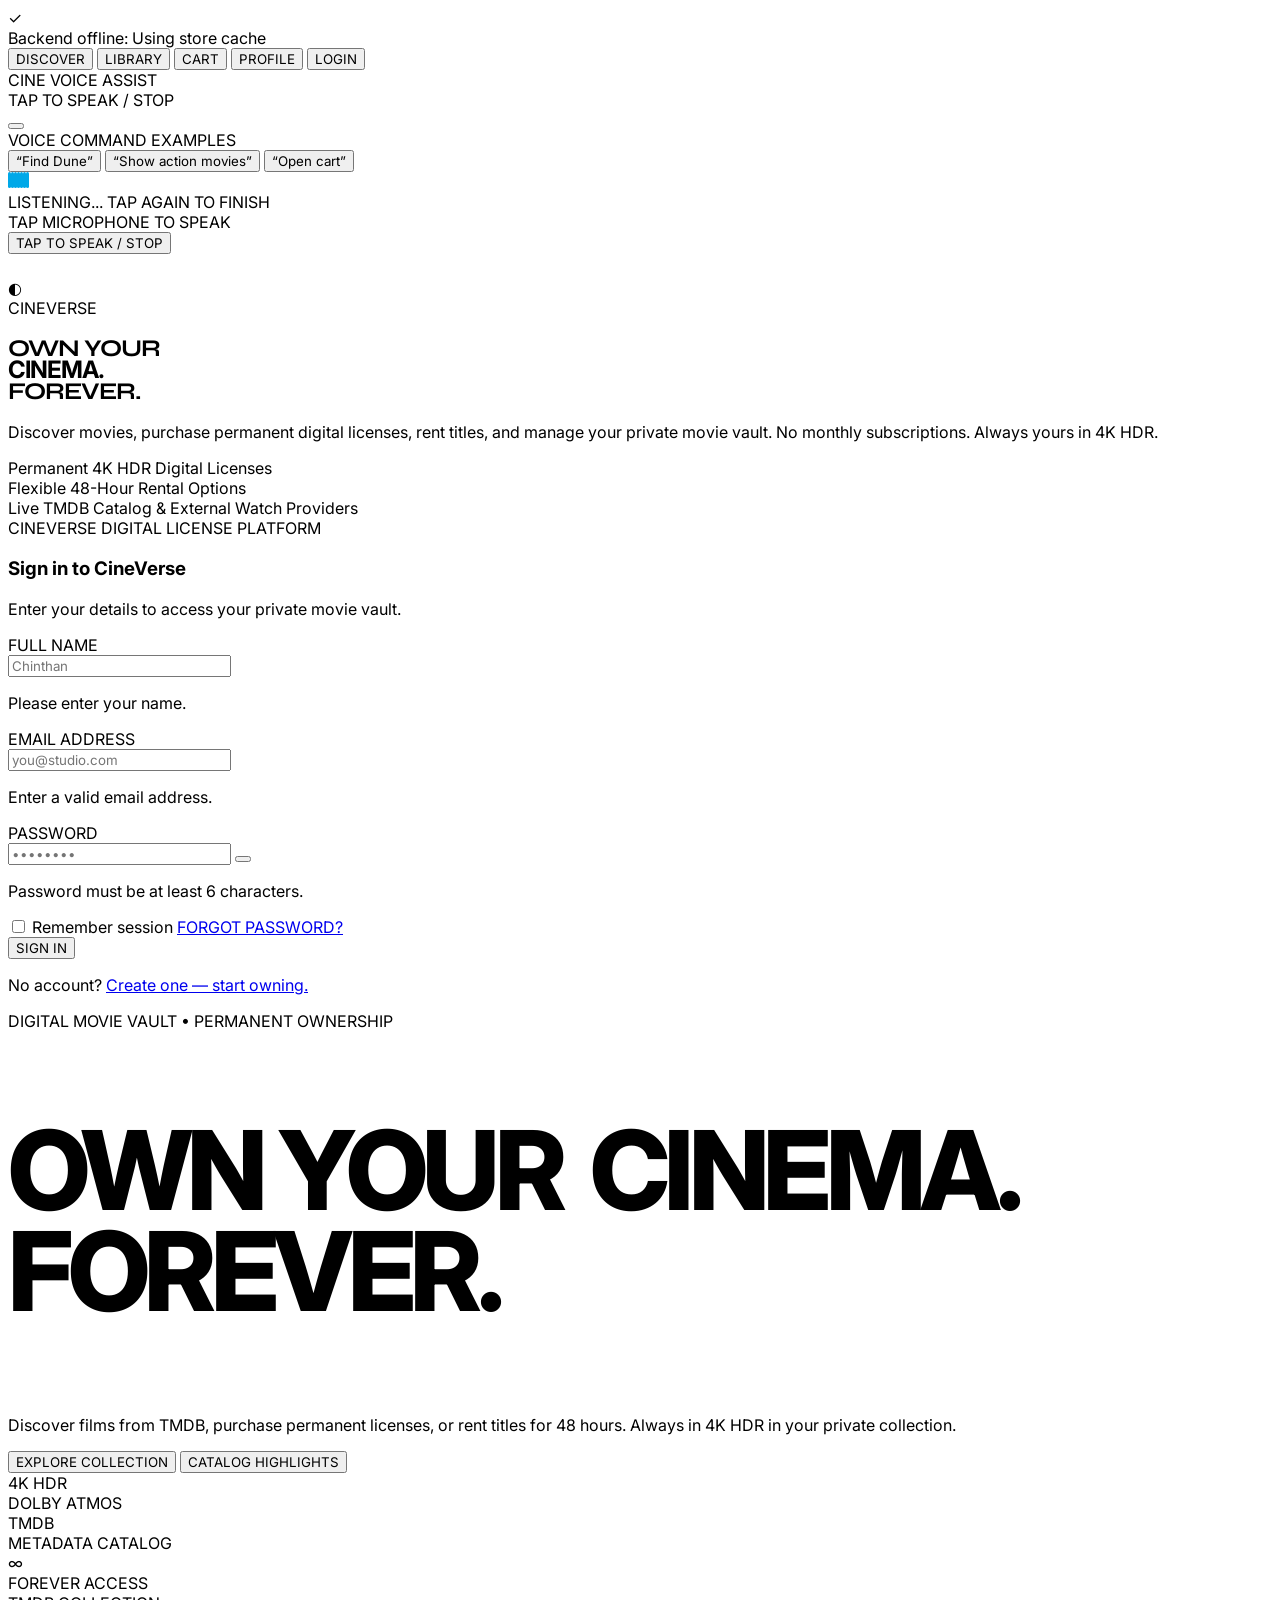
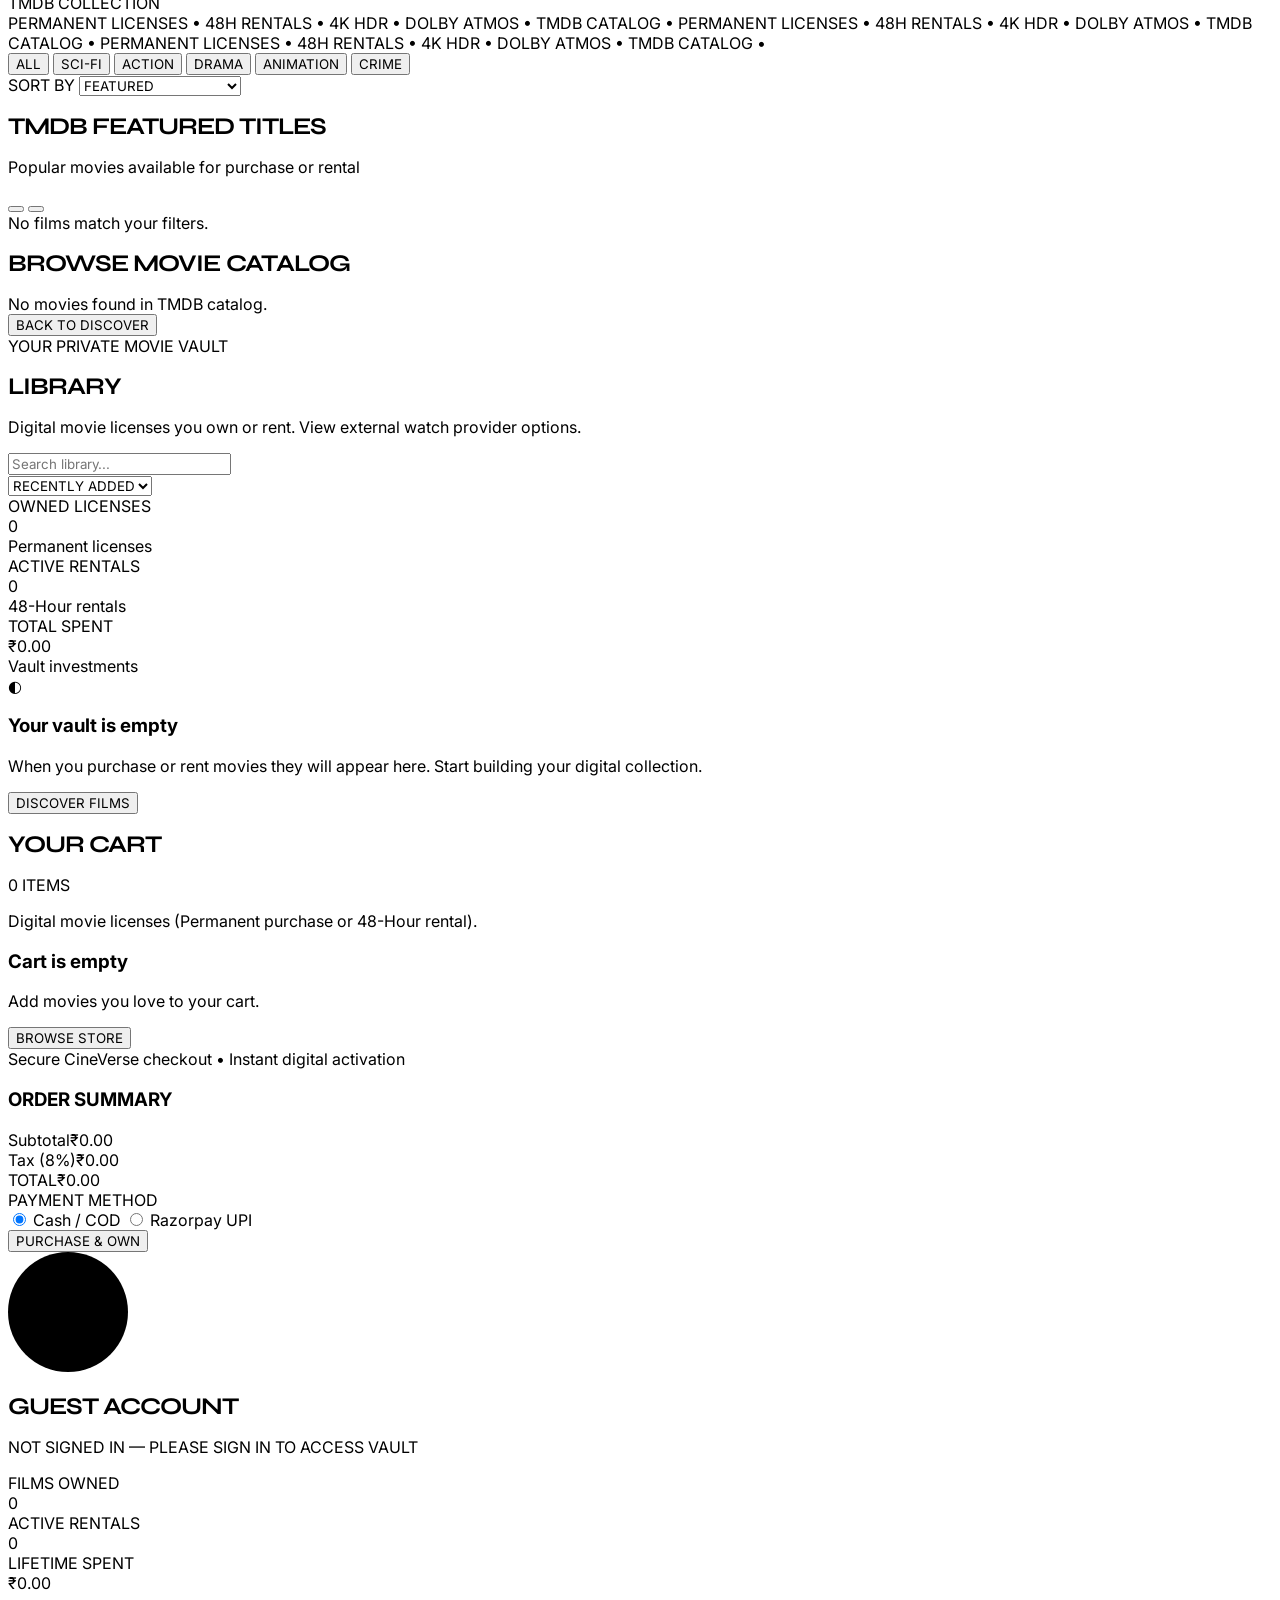
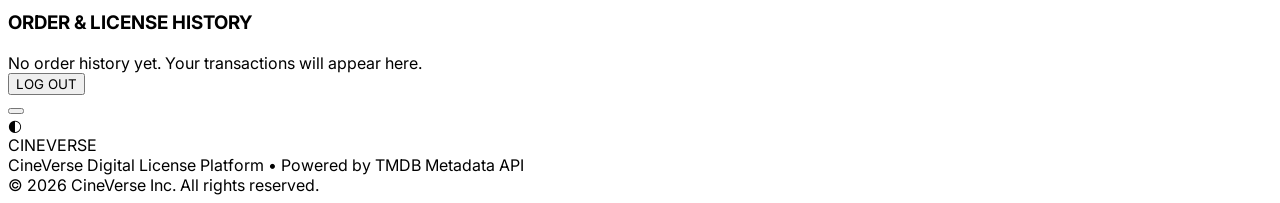
==== Frontend/index.html @ d6475282 "Initial CineVerse project" ====
<!DOCTYPE html>
<html lang="en">
<head>
<meta charset="UTF-8">
<meta name="viewport" content="width=device-width, initial-scale=1.0">
<title>CineVerse — Discover. Purchase. Rent. Own.</title>
<script src="https://cdn.tailwindcss.com"></script>
<link href="https://fonts.googleapis.com/css2?family=Instrument+Sans:wght@400;500;600;700&family=Space+Grotesk:wght@500;600;700&family=Syne:wght@700;800&family=Inter:wght@400;500;600;700;800;900&family=JetBrains+Mono:wght@500;700&display=swap" rel="stylesheet">
<link href="https://cdnjs.cloudflare.com/ajax/libs/remixicon/4.2.0/remixicon.min.css" rel="stylesheet">
<script>
tailwind.config={
  theme:{
    extend:{
      colors:{
        brand:{
          500:'#1677FF',
          600:'#3D8BFF',
          accent:'#00A8E8'
        },
        navy:{
          950:'#05070D',
          900:'#0B1020',
          850:'#10182B',
          800:'#162038'
        }
      },
      fontFamily:{
        syne:['Syne','sans-serif'],
        grotesk:['Space Grotesk','sans-serif'],
        inter:['Inter','sans-serif'],
      }
    }
  }
}
</script>
<link rel="stylesheet" href="css/styles.css">
</head>
<body class="bg-[#05070D] text-[#FFFFFF] antialiased overflow-x-hidden selection:bg-[#1677FF] selection:text-white">

<!-- TOAST NOTIFICATION (HIGH Z-INDEX z-[99999] TO ALWAYS RENDER ABOVE NAVBAR & MODALS) -->
<div id="toast" class="fixed top-6 right-6 z-[99999] bg-[#10182B] text-white border border-[#1677FF]/40 rounded-2xl px-5 py-3.5 shadow-[0_10px_40px_rgba(0,0,0,0.9)] hidden items-center gap-3 transition">
  <div class="w-7 h-7 rounded-full bg-[#1677FF] grid place-items-center text-xs font-black text-white">✓</div>
  <div id="toastMsg" class="text-xs font-bold tracking-wide">Action completed</div>
</div>

<!-- NAVBAR (HIDDEN BY DEFAULT WHEN UN-AUTHENTICATED / ON LOGIN VIEW) -->
<div id="navWrap" class="fixed top-0 inset-x-0 z-50 flex justify-center pt-5 px-3 pointer-events-none hidden">
  <nav id="navbar" class="pointer-events-auto w-full max-w-[1280px] bg-[#0B1020]/90 glass border border-white/10 rounded-full px-4 py-2.5 flex items-center justify-between shadow-[0_12px_40px_rgba(0,0,0,0.8)] transition-all duration-500">
    <div class="flex items-center gap-6">
      <div class="flex items-center gap-3 cursor-pointer" onclick="navigate('home')">
        <div class="w-9 h-9 rounded-full bg-[#1677FF] text-white grid place-items-center font-black text-[16px] tracking-tighter shadow-[0_0_15px_rgba(22,119,255,0.5)]">◐</div>
        <span class="font-black tracking-[-0.04em] text-[18px] text-white">CINEVERSE</span>
        <span class="hidden md:inline-flex text-[9px] font-black tracking-[0.14em] bg-[#1677FF]/15 text-[#00A8E8] border border-[#00A8E8]/30 px-2.5 py-1 rounded-full">STORE</span>
      </div>
      <div id="navLinksContainer" class="hidden lg:flex items-center bg-white/5 p-1 rounded-full gap-1 border border-white/10">
        <button data-view="home" class="nav-btn active bg-[#1677FF] text-white px-5 py-2 rounded-full text-[11px] font-black tracking-[0.1em] shadow-[0_4px_16px_rgba(22,119,255,0.35)] transition">DISCOVER</button>
        <button data-view="library" class="nav-btn text-[#C7D0E0] hover:text-white px-5 py-2 rounded-full text-[11px] font-black tracking-[0.1em] transition">LIBRARY <span id="libCount" class="ml-1 hidden bg-[#00A8E8] text-black px-1.5 py-0.5 rounded-full text-[9px] font-bold">0</span></button>
        <button data-view="cart" class="nav-btn text-[#C7D0E0] hover:text-white px-5 py-2 rounded-full text-[11px] font-black tracking-[0.1em] flex items-center gap-2 transition">CART <span id="cartBadge" class="bg-[#1677FF] text-white min-w-[20px] h-5 grid place-items-center rounded-full text-[10px] px-1 font-black">0</span></button>
      </div>
    </div>
    <div class="flex items-center gap-2.5">
      <!-- NAVBAR SEARCH INPUT WITH SEARCH SUGGESTION DROPDOWN PANEL -->
      <div id="navSearchContainer" class="relative hidden md:flex items-center gap-2 bg-white/5 rounded-full px-3.5 py-1.5 border border-white/10 focus-within:border-[#1677FF]/60 transition">
        <i class="ri-search-line text-[#8491A7]"></i>
        <input id="searchInput" placeholder="Search movies..." autocomplete="off" class="bg-transparent outline-none text-xs font-medium w-[150px] xl:w-[180px] text-white placeholder:text-[#8491A7]">
        
        <!-- SEARCH SUGGESTIONS DROPDOWN PANEL -->
        <div id="searchDropdown" class="absolute top-full right-0 mt-3 w-[280px] sm:w-[320px] bg-[#0B1020]/95 glass border border-white/15 rounded-2xl p-2 shadow-[0_20px_50px_rgba(0,0,0,0.9)] hidden flex-col gap-1 max-h-[360px] overflow-y-auto z-50">
          <div id="searchDropdownList" class="flex flex-col gap-1"></div>
        </div>
      </div>

      <!-- AUTHENTICATED NAVBAR VOICE MICROPHONE BUTTON (TAP TO TOGGLE) -->
      <button id="voiceBtn" title="Voice Search (Tap to speak)" class="w-10 h-10 rounded-full bg-[#1677FF] text-white grid place-items-center hover:scale-105 hover:bg-[#3D8BFF] transition shadow-[0_4px_20px_rgba(22,119,255,0.4)]"><i class="ri-mic-line text-[18px]"></i></button>
      <button id="navProfileBtn" data-view="profile" class="nav-btn hidden md:grid w-10 h-10 rounded-full bg-[#10182B] text-white place-items-center overflow-hidden border border-[#00A8E8]/40 hover:border-[#1677FF] transition">
        <img id="navAvatarImg" src="" style="object-fit: contain;" class="w-full h-full p-0.5">
      </button>
      <button id="loginBtn" data-view="login" class="hidden md:inline-flex bg-[#1677FF] text-white px-5 py-2.5 rounded-full text-xs font-black tracking-widest hover:bg-[#3D8BFF] hover:shadow-[0_0_20px_rgba(22,119,255,0.4)] transition">LOGIN</button>
      <button id="mobileMenuBtn" class="lg:hidden w-10 h-10 rounded-full bg-white/10 text-white border border-white/10 grid place-items-center"><i class="ri-menu-line"></i></button>
    </div>
  </nav>
</div>

<!-- Mobile menu -->
<div id="mobileMenu" class="fixed inset-0 z-40 bg-[#05070D]/95 backdrop-blur-2xl hidden flex-col pt-24 px-6 gap-2 text-white border-b border-white/10">
  <button data-view="home" class="mobile-link text-left py-4 border-b border-white/10 font-black text-3xl tracking-tighter hover:text-[#00A8E8] transition">DISCOVER</button>
  <button data-view="library" class="mobile-link text-left py-4 border-b border-white/10 font-black text-3xl tracking-tighter hover:text-[#00A8E8] transition">LIBRARY</button>
  <button data-view="cart" class="mobile-link text-left py-4 border-b border-white/10 font-black text-3xl tracking-tighter hover:text-[#00A8E8] transition">CART</button>
  <button data-view="profile" class="mobile-link text-left py-4 border-b border-white/10 font-black text-3xl tracking-tighter hover:text-[#00A8E8] transition">PROFILE</button>
  <button data-view="login" class="mobile-link text-left py-4 font-black text-3xl tracking-tighter hover:text-[#00A8E8] transition">LOGIN</button>
</div>

<!-- VOICE ASSISTANT PANEL (TAP TO TOGGLE) -->
<div id="voicePanel" class="fixed bottom-6 right-6 z-40 w-[340px] max-w-[calc(100vw-24px)] bg-[#10182B] rounded-[28px] shadow-[0_25px_70px_rgba(0,0,0,0.9)] border border-white/15 p-6 hidden text-white">
  <div class="flex items-center justify-between mb-5">
    <div class="flex items-center gap-3">
      <div class="w-10 h-10 rounded-full bg-[#1677FF]/20 text-[#00A8E8] border border-[#00A8E8]/30 grid place-items-center"><i class="ri-customer-service-2-line"></i></div>
      <div>
        <div class="font-black text-sm leading-none text-white">CINE VOICE ASSIST</div>
        <div class="text-[10px] font-bold tracking-widest text-[#00A8E8] mt-0.5">TAP TO SPEAK / STOP</div>
      </div>
    </div>
    <button id="closeVoice" class="w-8 h-8 rounded-full bg-white/10 text-white grid place-items-center hover:bg-white/20 transition"><i class="ri-close-line"></i></button>
  </div>
  <div class="bg-white/5 border border-white/10 rounded-2xl p-4 mb-4">
    <div class="text-xs font-bold tracking-widest text-[#8491A7] mb-2">VOICE COMMAND EXAMPLES</div>
    <div class="flex flex-wrap gap-2">
      <button class="voice-phrase text-xs font-semibold bg-white/5 border border-white/10 text-white/90 px-3 py-2 rounded-full hover:bg-[#1677FF] hover:text-white transition">“Find Dune”</button>
      <button class="voice-phrase text-xs font-semibold bg-white/5 border border-white/10 text-white/90 px-3 py-2 rounded-full hover:bg-[#1677FF] hover:text-white transition">“Show action movies”</button>
      <button class="voice-phrase text-xs font-semibold bg-white/5 border border-white/10 text-white/90 px-3 py-2 rounded-full hover:bg-[#1677FF] hover:text-white transition">“Open cart”</button>
    </div>
  </div>
  <div id="waveArea" class="h-[72px] bg-[#05070D] rounded-2xl flex items-center justify-center gap-1.5 relative overflow-hidden border border-white/10">
    <div class="wave flex items-end gap-1.5 h-8 opacity-30" id="waveAnim">
      <span></span><span></span><span></span><span></span><span></span><span></span><span></span>
    </div>
    <div id="listeningLabel" class="absolute inset-0 grid place-items-center text-[#00A8E8] font-black tracking-widest text-xs hidden">LISTENING... TAP AGAIN TO FINISH</div>
    <div id="idleLabel" class="absolute inset-0 grid place-items-center text-white/60 font-bold tracking-widest text-[11px]">TAP MICROPHONE TO SPEAK</div>
  </div>
  <button id="micAction" class="mt-4 w-full bg-[#1677FF] text-white font-black py-3 rounded-full flex items-center justify-center gap-2 hover:bg-[#3D8BFF] transition shadow-[0_0_20px_rgba(22,119,255,0.3)]"><span class="w-2.5 h-2.5 bg-[#00A8E8] rounded-full animate-pulse"></span> TAP TO SPEAK / STOP</button>
</div>

<!-- MAIN CONTENT CONTAINER (DYNAMIC TOP PADDING DEDICATED TO PREVENT NAVBAR OVERLAP) -->
<main id="mainContainer" class="pt-6 sm:pt-10 transition-all duration-300">

<!-- LOGIN VIEW (DEFAULT INITIAL HTML PAGE - NO NAVBAR) -->
<div id="view-login" class="view max-w-[1280px] mx-auto px-4">
  <div class="bg-[#0B1020] rounded-[32px] border border-white/10 overflow-hidden grid lg:grid-cols-2 min-h-[600px] mt-2 relative shadow-2xl">
    <div class="absolute inset-0 pointer-events-none opacity-25" style="background:radial-gradient(700px 500px at 10% 20%, rgba(22,119,255,0.3) 0%, transparent 55%), radial-gradient(600px 400px at 90% 80%, rgba(0,168,232,0.2) 0%, transparent 60%)"></div>
    
    <!-- LEFT SIDE: CINEVERSE BRANDING & VALUE PROPOSITION -->
    <div class="relative p-8 sm:p-12 flex flex-col justify-between border-b lg:border-b-0 lg:border-r border-white/10">
      <div>
        <div class="flex items-center gap-3">
          <div class="w-10 h-10 rounded-full bg-[#1677FF] text-white grid place-items-center font-black text-xl shadow-[0_0_20px_rgba(22,119,255,0.5)]">◐</div>
          <span class="font-black text-2xl tracking-tighter text-white">CINEVERSE</span>
        </div>
        <h2 class="text-white text-5xl sm:text-6xl font-black tracking-tighter leading-[0.9] mt-8">
          OWN YOUR<br>
          <span class="text-[#00A8E8]">CINEMA.</span><br>
          FOREVER.
        </h2>
        <p class="text-[#C7D0E0] text-sm leading-6 font-medium mt-6 max-w-[420px]">
          Discover movies, purchase permanent digital licenses, rent titles, and manage your private movie vault. No monthly subscriptions. Always yours in 4K HDR.
        </p>
        <div class="mt-8 space-y-3 max-w-[400px]">
          <div class="flex items-center gap-3 text-xs font-bold text-white/90 bg-white/5 border border-white/10 p-3.5 rounded-2xl">
            <i class="ri-shield-check-line text-lg text-[#00A8E8]"></i> Permanent 4K HDR Digital Licenses
          </div>
          <div class="flex items-center gap-3 text-xs font-bold text-white/90 bg-white/5 border border-white/10 p-3.5 rounded-2xl">
            <i class="ri-time-line text-lg text-[#1677FF]"></i> Flexible 48-Hour Rental Options
          </div>
          <div class="flex items-center gap-3 text-xs font-bold text-white/90 bg-white/5 border border-white/10 p-3.5 rounded-2xl">
            <i class="ri-external-link-line text-lg text-[#00A8E8]"></i> Live TMDB Catalog & External Watch Providers
          </div>
        </div>
      </div>
      <div class="flex items-center gap-2 text-[#8491A7] text-[11px] font-bold tracking-widest mt-10">
        <span class="w-8 h-px bg-white/20"></span> CINEVERSE DIGITAL LICENSE PLATFORM
      </div>
    </div>

    <!-- RIGHT SIDE: CINEVERSE AUTHENTICATION FORM -->
    <div class="relative bg-[#10182B] p-8 sm:p-12 flex flex-col justify-center text-white">
      <h3 id="authTitle" class="font-black text-3xl tracking-tighter text-white">Sign in to CineVerse</h3>
      <p id="authSubtitle" class="text-sm text-[#8491A7] font-medium mt-1">Enter your details to access your private movie vault.</p>
      
      <form id="loginForm" class="mt-8 space-y-4">
        <div id="nameField" class="hidden">
          <label class="text-[11px] font-black tracking-widest text-[#C7D0E0]">FULL NAME</label>
          <div class="mt-2 relative">
            <i class="ri-user-line absolute left-4 top-1/2 -translate-y-1/2 text-[#8491A7]"></i>
            <input id="nameInput" type="text" placeholder="Chinthan" class="w-full bg-white/5 border border-white/10 rounded-full pl-11 pr-4 py-3.5 text-sm font-medium text-white outline-none focus:border-[#1677FF] focus:bg-white/10 transition placeholder:text-white/30">
          </div>
          <p id="nameError" class="text-xs font-bold text-red-400 mt-1 hidden">Please enter your name.</p>
        </div>

        <div>
          <label class="text-[11px] font-black tracking-widest text-[#C7D0E0]">EMAIL ADDRESS</label>
          <div class="mt-2 relative">
            <i class="ri-mail-line absolute left-4 top-1/2 -translate-y-1/2 text-[#8491A7]"></i>
            <input id="emailInput" type="email" placeholder="you@studio.com" class="w-full bg-white/5 border border-white/10 rounded-full pl-11 pr-4 py-3.5 text-sm font-medium text-white outline-none focus:border-[#1677FF] focus:bg-white/10 transition placeholder:text-white/30" required>
          </div>
          <p id="emailError" class="text-xs font-bold text-red-400 mt-1 hidden">Enter a valid email address.</p>
        </div>

        <div>
          <label class="text-[11px] font-black tracking-widest text-[#C7D0E0]">PASSWORD</label>
          <div class="mt-2 relative">
            <i class="ri-lock-2-line absolute left-4 top-1/2 -translate-y-1/2 text-[#8491A7]"></i>
            <input id="passwordInput" type="password" placeholder="••••••••" class="w-full bg-white/5 border border-white/10 rounded-full pl-11 pr-11 py-3.5 text-sm font-medium text-white outline-none focus:border-[#1677FF] focus:bg-white/10 transition placeholder:text-white/30" required>
            <button type="button" id="togglePass" class="absolute right-2 top-1/2 -translate-y-1/2 w-9 h-9 rounded-full bg-white/10 text-white border border-white/10 grid place-items-center hover:bg-white/20 transition"><i class="ri-eye-line"></i></button>
          </div>
          <p id="passError" class="text-xs font-bold text-red-400 mt-1 hidden">Password must be at least 6 characters.</p>
        </div>

        <div class="flex items-center justify-between pt-1">
          <label class="flex items-center gap-2 cursor-pointer">
            <input type="checkbox" class="accent-[#1677FF] w-4 h-4">
            <span class="text-xs font-bold text-[#C7D0E0]">Remember session</span>
          </label>
          <a href="#" onclick="showToast('Password reset link sent to registered email'); return false;" class="text-xs font-black underline decoration-2 underline-offset-4 text-[#00A8E8]">FORGOT PASSWORD?</a>
        </div>

        <button id="authSubmitBtn" type="submit" class="w-full bg-[#1677FF] text-white py-4 rounded-full font-black tracking-widest text-sm hover:bg-[#3D8BFF] hover:shadow-[0_0_25px_rgba(22,119,255,0.4)] transition flex items-center justify-center gap-2">SIGN IN <i class="ri-arrow-right-line"></i></button>

        <p class="text-center text-xs font-medium text-[#8491A7] pt-3">
          <span id="authToggleLabel">No account?</span> <a href="#" id="toggleAuthMode" class="font-black text-[#00A8E8] underline">Create one — start owning.</a>
        </p>
      </form>
    </div>
  </div>
</div>

<!-- HOME VIEW (HIDDEN BY DEFAULT UNTIL AUTHENTICATED) -->
<div id="view-home" class="view hidden">
  <!-- HERO -->
  <section class="max-w-[1280px] mx-auto px-4 lg:px-4">
    <div class="bg-[#0B1020] rounded-[32px] lg:rounded-[40px] border border-white/10 overflow-hidden relative shadow-[0_20px_60px_rgba(0,0,0,0.8)]">
      <div class="grid lg:grid-cols-12 gap-0">
        <!-- Left -->
        <div class="lg:col-span-7 p-7 sm:p-10 lg:p-12 pb-8 relative">
          <div class="inline-flex items-center gap-2 bg-white/5 border border-white/10 rounded-full px-3.5 py-1.5 mb-6">
            <span class="w-2 h-2 rounded-full bg-[#00A8E8] animate-pulse"></span>
            <span class="text-[10px] font-black tracking-[0.14em] text-white/90">DIGITAL MOVIE VAULT • PERMANENT OWNERSHIP</span>
          </div>
          <h1 class="hero-title">
            <span class="block text-white">OWN YOUR</span>
            <span class="block text-transparent bg-clip-text bg-gradient-to-r from-white via-[#C7D0E0] to-[#00A8E8]">CINEMA.</span>
            <span class="block text-white">FOREVER.</span>
          </h1>
          <p class="mt-5 text-[15px] leading-6 text-[#C7D0E0] max-w-[520px] font-medium">Discover films from TMDB, purchase permanent licenses, or rent titles for 48 hours. Always in 4K HDR in your private collection.</p>
          <div class="flex flex-wrap gap-3 mt-8">
            <button id="ctaExplore" class="bg-[#1677FF] text-white px-7 py-4 rounded-full font-black text-xs tracking-[0.14em] flex items-center gap-3 hover:bg-[#3D8BFF] hover:shadow-[0_0_25px_rgba(22,119,255,0.4)] transition">EXPLORE COLLECTION <span class="w-7 h-7 rounded-full bg-white text-[#1677FF] grid place-items-center"><i class="ri-arrow-right-line"></i></span></button>
            <button id="showreelBtn" class="px-6 py-4 rounded-full font-black text-xs tracking-[0.14em] border border-white/15 bg-white/5 text-white hover:bg-white/10 transition flex items-center gap-2"><i class="ri-play-circle-line text-lg text-[#00A8E8]"></i> CATALOG HIGHLIGHTS</button>
          </div>
          <div class="grid grid-cols-3 gap-6 mt-10 border-t border-white/10 pt-7 max-w-[520px]">
            <div>
              <div class="font-black text-2xl tracking-tighter text-white">4K HDR</div>
              <div class="text-[10px] font-bold tracking-[0.12em] text-[#8491A7]">DOLBY ATMOS</div>
            </div>
            <div>
              <div class="font-black text-2xl tracking-tighter text-[#00A8E8]">TMDB</div>
              <div class="text-[10px] font-bold tracking-[0.12em] text-[#8491A7]">METADATA CATALOG</div>
            </div>
            <div>
              <div class="font-black text-2xl tracking-tighter text-[#1677FF]">∞</div>
              <div class="text-[10px] font-bold tracking-[0.12em] text-[#8491A7]">FOREVER ACCESS</div>
            </div>
          </div>
        </div>
        <!-- Right Dynamic TMDB Hero Artwork Collection Stack (3-Card Rotation Stack) -->
        <div class="lg:col-span-5 bg-[#05070D] relative min-h-[480px] lg:min-h-[580px] overflow-hidden p-6 lg:p-8 border-l border-white/5 flex flex-col items-center justify-center">
          <div class="absolute top-6 right-6 bg-[#1677FF] text-white text-[10px] font-black tracking-widest px-3.5 py-1.5 rounded-full flex items-center gap-2 shadow-[0_0_15px_rgba(22,119,255,0.4)] z-20"><span class="w-2 h-2 bg-[#00A8E8] rounded-full animate-pulse"></span> TMDB COLLECTION</div>
          <div id="heroPosterStack" class="relative z-10 w-full max-w-[340px] flex items-center justify-center gap-3">
            <!-- Dynamic TMDB Carousel Cards inserted cleanly by JS -->
          </div>
        </div>
      </div>
      <!-- marquee -->
      <div class="bg-[#10182B] border-t border-white/10 py-2.5 overflow-hidden text-[#00A8E8]">
        <div class="flex whitespace-nowrap marquee">
          <span class="mx-6 font-black tracking-[0.16em] text-xs">PERMANENT LICENSES • 48H RENTALS • 4K HDR • DOLBY ATMOS • TMDB CATALOG • </span>
          <span class="mx-6 font-black tracking-[0.16em] text-xs">PERMANENT LICENSES • 48H RENTALS • 4K HDR • DOLBY ATMOS • TMDB CATALOG • </span>
          <span class="mx-6 font-black tracking-[0.16em] text-xs">PERMANENT LICENSES • 48H RENTALS • 4K HDR • DOLBY ATMOS • TMDB CATALOG • </span>
        </div>
      </div>
    </div>
  </section>

  <!-- FILTER / GENRES -->
  <section class="max-w-[1280px] mx-auto px-4 mt-8">
    <div class="flex flex-wrap items-center gap-3 justify-between">
      <div class="flex items-center gap-2 overflow-auto no-scrollbar py-1">
        <button data-genre="All" class="genre-btn active bg-[#1677FF] text-white px-5 py-2.5 rounded-full text-xs font-black tracking-widest shadow-[0_4px_16px_rgba(22,119,255,0.3)]">ALL</button>
        <button data-genre="Sci-Fi" class="genre-btn bg-[#10182B] text-[#C7D0E0] border border-white/10 px-5 py-2.5 rounded-full text-xs font-black tracking-widest hover:bg-white/10 hover:text-white transition">SCI-FI</button>
        <button data-genre="Action" class="genre-btn bg-[#10182B] text-[#C7D0E0] border border-white/10 px-5 py-2.5 rounded-full text-xs font-black tracking-widest hover:bg-white/10 hover:text-white transition">ACTION</button>
        <button data-genre="Drama" class="genre-btn bg-[#10182B] text-[#C7D0E0] border border-white/10 px-5 py-2.5 rounded-full text-xs font-black tracking-widest hover:bg-white/10 hover:text-white transition">DRAMA</button>
        <button data-genre="Animation" class="genre-btn bg-[#10182B] text-[#C7D0E0] border border-white/10 px-5 py-2.5 rounded-full text-xs font-black tracking-widest hover:bg-white/10 hover:text-white transition">ANIMATION</button>
        <button data-genre="Crime" class="genre-btn bg-[#10182B] text-[#C7D0E0] border border-white/10 px-5 py-2.5 rounded-full text-xs font-black tracking-widest hover:bg-white/10 hover:text-white transition">CRIME</button>
      </div>
      <div class="flex items-center gap-3">
        <span class="text-xs font-bold text-[#8491A7] hidden sm:inline">SORT BY</span>
        <select id="sortSelect" class="bg-[#10182B] text-white border border-white/10 rounded-full px-4 py-2 text-xs font-bold outline-none">
          <option value="featured">FEATURED</option>
          <option value="rating">RATING</option>
          <option value="price-low">PRICE: LOW TO HIGH</option>
          <option value="price-high">PRICE: HIGH TO LOW</option>
          <option value="year">YEAR</option>
        </select>
      </div>
    </div>
  </section>

  <!-- FEATURED / TRENDING ROW -->
  <section class="max-w-[1280px] mx-auto px-4 mt-8">
    <div class="flex items-center justify-between mb-4">
      <div>
        <h2 class="text-2xl sm:text-3xl font-black tracking-tighter text-white">TMDB FEATURED TITLES</h2>
        <p class="text-xs font-medium text-[#8491A7] mt-0.5">Popular movies available for purchase or rental</p>
      </div>
      <div class="flex gap-2">
        <button id="scrollLeft" class="w-9 h-9 rounded-full bg-[#10182B] text-white border border-white/10 grid place-items-center hover:bg-white/10 transition"><i class="ri-arrow-left-s-line"></i></button>
        <button id="scrollRight" class="w-9 h-9 rounded-full bg-[#10182B] text-white border border-white/10 grid place-items-center hover:bg-white/10 transition"><i class="ri-arrow-right-s-line"></i></button>
      </div>
    </div>
    <div id="featuredRow" class="flex gap-4 sm:gap-6 overflow-x-auto no-scrollbar snap-x py-2"></div>
  </section>

  <!-- MAIN CATALOG GRID -->
  <section class="max-w-[1280px] mx-auto px-4 mt-12 mb-16">
    <div class="flex items-center justify-between mb-6">
      <h2 class="text-2xl sm:text-3xl font-black tracking-tighter text-white">BROWSE MOVIE CATALOG</h2>
    </div>
    <div id="movieGrid" class="grid grid-cols-2 sm:grid-cols-3 md:grid-cols-4 lg:grid-cols-5 gap-4 sm:gap-6"></div>
  </section>
</div>

<!-- SEPARATE MOVIE DETAILS PAGE VIEW (NAVIGATED FROM SEARCH SUGGESTIONS OR DEEP LINK) -->
<div id="view-movie-detail" class="view hidden max-w-[1280px] mx-auto px-4">
  <div class="mb-6">
    <button onclick="navigate('home')" class="bg-white/5 border border-white/10 hover:bg-white/10 text-white text-xs font-black tracking-widest px-5 py-2.5 rounded-full inline-flex items-center gap-2 transition">
      <i class="ri-arrow-left-line text-sm text-[#00A8E8]"></i> BACK TO DISCOVER
    </button>
  </div>
  <div id="movieDetailPageContent" class="bg-[#0B1020] rounded-[32px] border border-white/10 overflow-hidden shadow-2xl text-white">
    <!-- Content rendered dynamically by openMovieDetailsPage(movieId) -->
  </div>
</div>

<!-- LIBRARY VIEW -->
<div id="view-library" class="view hidden max-w-[1280px] mx-auto px-4">
  <div class="bg-[#0B1020] rounded-[32px] border border-white/10 p-6 sm:p-8 mt-2 text-white shadow-2xl">
    <div class="flex flex-wrap items-start justify-between gap-6">
      <div>
        <div class="inline-flex items-center gap-2 bg-[#1677FF]/15 border border-[#00A8E8]/30 text-[#00A8E8] px-3 py-1.5 rounded-full text-[10px] font-black tracking-widest mb-3"><span class="w-2 h-2 bg-[#00A8E8] rounded-full"></span> YOUR PRIVATE MOVIE VAULT</div>
        <h2 class="text-4xl sm:text-5xl font-black tracking-tighter text-white">LIBRARY</h2>
        <p class="text-sm text-[#C7D0E0] font-medium mt-2">Digital movie licenses you own or rent. View external watch provider options.</p>
      </div>
      <div class="flex gap-3 w-full sm:w-auto">
        <div class="flex-1 sm:flex-none bg-[#10182B] rounded-full px-4 py-3 flex items-center gap-2 border border-white/10">
          <i class="ri-search-line text-[#8491A7]"></i>
          <input id="librarySearch" placeholder="Search library..." class="bg-transparent outline-none text-sm font-medium w-full sm:w-[180px] text-white placeholder:text-[#8491A7]">
        </div>
        <select id="libraryFilter" class="bg-[#10182B] text-white rounded-full px-5 py-3 text-xs font-black tracking-widest border border-white/10 outline-none">
          <option value="RECENTLY ADDED">RECENTLY ADDED</option>
          <option value="A-Z">A-Z</option>
          <option value="YEAR">YEAR</option>
        </select>
      </div>
    </div>
    <div class="grid grid-cols-2 sm:grid-cols-3 gap-4 mt-8">
      <div class="bg-[#10182B] rounded-2xl p-5 border border-white/10">
        <div class="text-[11px] font-black tracking-widest text-[#00A8E8]">OWNED LICENSES</div>
        <div id="statOwned" class="text-3xl font-black tracking-tighter mt-1 text-white">0</div>
        <div class="text-xs font-medium text-[#8491A7]">Permanent licenses</div>
      </div>
      <div class="bg-[#10182B] rounded-2xl p-5 border border-white/10">
        <div class="text-[11px] font-black tracking-widest text-[#00A8E8]">ACTIVE RENTALS</div>
        <div id="statLicenses" class="text-3xl font-black tracking-tighter mt-1 text-white">0</div>
        <div class="text-xs font-medium text-[#8491A7]">48-Hour rentals</div>
      </div>
      <div class="bg-[#10182B] rounded-2xl p-5 border border-white/10">
        <div class="text-[11px] font-black tracking-widest text-[#00A8E8]">TOTAL SPENT</div>
        <div id="statSpent" class="text-3xl font-black tracking-tighter mt-1 text-white">₹0.00</div>
        <div class="text-xs font-medium text-[#8491A7]">Vault investments</div>
      </div>
    </div>
    <div id="libraryGrid" class="grid grid-cols-2 md:grid-cols-3 lg:grid-cols-4 gap-4 sm:gap-6 mt-8"></div>
    <div id="libraryEmpty" class="text-center py-20">
      <div class="w-20 h-20 rounded-full bg-[#10182B] border border-white/10 grid place-items-center mx-auto text-3xl text-[#1677FF]">◐</div>
      <h3 class="font-black text-xl tracking-tighter mt-4 text-white">Your vault is empty</h3>
      <p class="text-sm text-[#8491A7] max-w-[420px] mx-auto mt-2 font-medium">When you purchase or rent movies they will appear here. Start building your digital collection.</p>
      <button data-view="home" class="nav-btn mt-6 bg-[#1677FF] text-white px-7 py-3 rounded-full font-black text-xs tracking-widest hover:bg-[#3D8BFF] transition">DISCOVER FILMS</button>
    </div>
  </div>
</div>

<!-- CART VIEW -->
<div id="view-cart" class="view hidden max-w-[1280px] mx-auto px-4">
  <div class="grid lg:grid-cols-12 gap-6 mt-2">
    <div class="lg:col-span-8 bg-[#0B1020] rounded-[32px] border border-white/10 p-6 sm:p-8 text-white shadow-2xl">
      <div class="flex items-center justify-between">
        <h2 class="text-3xl sm:text-4xl font-black tracking-tighter text-white">YOUR CART</h2>
        <span id="cartCountLabel" class="bg-[#10182B] border border-white/10 px-3.5 py-1.5 rounded-full text-xs font-black text-[#00A8E8]">0 ITEMS</span>
      </div>
      <p class="text-sm text-[#C7D0E0] font-medium mt-2">Digital movie licenses (Permanent purchase or 48-Hour rental).</p>
      <div id="cartList" class="mt-8 space-y-4"></div>
      <div id="cartEmpty" class="text-center py-16">
        <div class="w-16 h-16 rounded-full bg-[#10182B] border border-white/10 grid place-items-center mx-auto text-2xl text-[#1677FF]"><i class="ri-shopping-bag-line"></i></div>
        <h3 class="font-black text-lg mt-4 text-white">Cart is empty</h3>
        <p class="text-sm text-[#8491A7] font-medium">Add movies you love to your cart.</p>
        <button data-view="home" class="nav-btn mt-6 bg-[#1677FF] text-white px-6 py-3 rounded-full font-black text-xs tracking-widest hover:bg-[#3D8BFF] transition">BROWSE STORE</button>
      </div>
      <div class="mt-6 flex items-center gap-2 text-xs font-bold text-[#8491A7]"><i class="ri-shield-check-line text-[#00A8E8]"></i> Secure CineVerse checkout • Instant digital activation</div>
    </div>
    <div class="lg:col-span-4">
      <div class="bg-[#10182B] border border-white/10 rounded-[32px] p-6 sm:p-7 text-white sticky top-[88px] shadow-2xl">
        <h3 class="font-black text-xl tracking-tighter">ORDER SUMMARY</h3>
        <div class="mt-6 space-y-3 text-sm">
          <div class="flex justify-between font-medium text-[#C7D0E0]"><span>Subtotal</span><span id="sumSubtotal" class="text-white font-black">₹0.00</span></div>
          <div class="flex justify-between font-medium text-[#C7D0E0]"><span>Tax (8%)</span><span id="sumTax" class="text-white font-black">₹0.00</span></div>
          <div class="h-px bg-white/10 my-4"></div>
          <div class="flex justify-between items-center"><span class="font-black tracking-widest text-xs">TOTAL</span><span id="sumTotal" class="text-3xl font-black tracking-tighter text-[#00A8E8]">₹0.00</span></div>
        </div>
        <div class="mt-5 space-y-2">
          <label class="block text-[11px] font-black tracking-widest text-[#8491A7]">PAYMENT METHOD</label>
          <div class="grid grid-cols-2 gap-2">
            <label class="flex items-center gap-2 bg-white/5 border border-white/10 p-3 rounded-xl cursor-pointer text-xs font-bold">
              <input type="radio" name="payMethod" value="COD" checked class="accent-[#1677FF]"> Cash / COD
            </label>
            <label class="flex items-center gap-2 bg-white/5 border border-white/10 p-3 rounded-xl cursor-pointer text-xs font-bold">
              <input type="radio" name="payMethod" value="UPI" class="accent-[#1677FF]"> Razorpay UPI
            </label>
          </div>
        </div>
        <button id="checkoutBtn" class="mt-6 w-full bg-[#1677FF] text-white py-4 rounded-full font-black tracking-widest text-sm hover:bg-[#3D8BFF] hover:shadow-[0_0_25px_rgba(22,119,255,0.4)] transition flex items-center justify-center gap-2">PURCHASE & OWN <i class="ri-lock-2-line"></i></button>
      </div>
    </div>
  </div>
</div>

<!-- PROFILE VIEW (UNCROPPED UNIVERSAL USER SILHOUETTE AVATAR & FULL VISIBILITY) -->
<div id="view-profile" class="view hidden max-w-[1280px] mx-auto px-4">
  <div class="bg-[#0B1020] rounded-[32px] border border-white/10 overflow-hidden mt-2 text-white shadow-2xl">
    <div class="h-44 sm:h-52 bg-[#05070D] relative p-6 flex items-end">
      <div class="flex items-center gap-5 z-10">
        <div class="w-24 h-24 sm:w-28 sm:h-28 rounded-full border-4 border-[#00A8E8] bg-[#10182B] p-1 shadow-2xl overflow-hidden shrink-0">
          <img id="profileAvatar" src="" style="object-fit: contain;" class="w-full h-full rounded-full">
        </div>
        <div>
          <h2 id="profileName" class="text-white font-black text-2xl sm:text-3xl tracking-tighter">USER ACCOUNT</h2>
          <p id="profileSub" class="text-[#8491A7] text-xs font-bold tracking-widest mt-1">MEMBER SINCE 2026</p>
        </div>
      </div>
    </div>
    <div class="p-6 sm:p-8 pt-8">
      <div class="grid grid-cols-2 sm:grid-cols-3 gap-4">
        <div class="bg-[#10182B] rounded-2xl p-5 border border-white/10">
          <div class="text-[11px] font-black tracking-widest text-[#00A8E8]">FILMS OWNED</div>
          <div id="profileOwned" class="text-3xl font-black tracking-tighter mt-1 text-white">0</div>
        </div>
        <div class="bg-[#10182B] rounded-2xl p-5 border border-white/10">
          <div class="text-[11px] font-black tracking-widest text-[#00A8E8]">ACTIVE RENTALS</div>
          <div id="profileLicenses" class="text-3xl font-black tracking-tighter mt-1 text-white">0</div>
        </div>
        <div class="bg-[#10182B] rounded-2xl p-5 border border-white/10 col-span-2 sm:col-span-1">
          <div class="text-[11px] font-black tracking-widest text-[#00A8E8]">LIFETIME SPENT</div>
          <div id="profileSpent" class="text-3xl font-black tracking-tighter mt-1 text-white">₹0.00</div>
        </div>
      </div>

      <div class="mt-8">
        <h3 class="font-black tracking-tighter text-xl text-white">ORDER & LICENSE HISTORY</h3>
        <div id="purchaseHistory" class="mt-4 space-y-3"></div>
        <div id="noHistory" class="bg-[#10182B] border border-dashed border-white/10 rounded-2xl p-8 text-center mt-4">
          <div class="text-sm font-bold text-[#8491A7]">No order history yet. Your transactions will appear here.</div>
        </div>
      </div>

      <div class="mt-8 pt-6 border-t border-white/10 flex justify-end">
        <button id="logoutBtn" class="bg-red-500/20 text-red-400 border border-red-500/30 px-6 py-3 rounded-full font-black text-xs tracking-widest hover:bg-red-500 hover:text-white transition">LOG OUT</button>
      </div>
    </div>
  </div>
</div>

</main>

<!-- MOVIE DETAILS MODAL -->
<div id="movieModal" class="fixed inset-0 z-[100000] flex items-center justify-center p-4 hidden">
  <div id="modalBackdrop" class="absolute inset-0 bg-[#05070D]/90 backdrop-blur-md"></div>
  <div class="relative w-full max-w-4xl bg-[#0B1020] rounded-[32px] border border-white/15 overflow-hidden shadow-2xl text-white z-10 max-h-[90vh] overflow-y-auto">
    <button id="closeModal" class="absolute top-4 right-4 z-20 w-10 h-10 rounded-full bg-black/60 text-white border border-white/20 grid place-items-center hover:bg-white hover:text-black transition"><i class="ri-close-line text-xl"></i></button>
    <div id="modalContent"></div>
  </div>
</div>

<!-- FOOTER -->
<footer id="footer" class="mt-16 bg-[#0B1020] text-white border-t border-white/10 py-10 px-6 text-center text-xs font-bold text-[#8491A7]">
  <div class="max-w-[1280px] mx-auto flex flex-col sm:flex-row items-center justify-between gap-4">
    <div class="flex items-center gap-3">
      <div class="w-7 h-7 rounded-full bg-[#1677FF] text-white grid place-items-center font-black text-xs">◐</div>
      <span class="font-black tracking-tighter text-white text-sm">CINEVERSE</span>
    </div>
    <div>CineVerse Digital License Platform • Powered by TMDB Metadata API</div>
    <div>© 2026 CineVerse Inc. All rights reserved.</div>
  </div>
</footer>

<script>
const API_BASE_URL = "http://127.0.0.1:8000";

let movies = [];
let cart = [];
let library = [];
let userOrders = [];
let favorites = new Set(JSON.parse(localStorage.getItem('cv_favs') || '[]'));
let activeGenre = 'All';
let sortBy = 'featured';
let heroCarouselIndex = 0;

let currentUser = JSON.parse(localStorage.getItem('cv_user') || 'null');
let isLoggedIn = Boolean(currentUser && localStorage.getItem('cv_logged') === '1');
let authMode = 'login'; // 'login' or 'signup'

let sessionId = localStorage.getItem('cv_session_id');
if (!sessionId) {
  sessionId = 'sess_' + Date.now() + '_' + Math.random().toString(36).substring(2, 9);
  localStorage.setItem('cv_session_id', sessionId);
}

function save() {
  localStorage.setItem('cv_favs', JSON.stringify([...favorites]));
  localStorage.setItem('cv_logged', isLoggedIn ? '1' : '0');
  if (currentUser) {
    localStorage.setItem('cv_user', JSON.stringify(currentUser));
  } else {
    localStorage.removeItem('cv_user');
  }
}

function formatPrice(p) {
  const val = typeof p === 'number' ? p : parseFloat(p || 0);
  return '₹' + val.toFixed(2);
}

// UNIVERSAL USER SILHOUETTE AVATAR (Vector SVG matching user reference outline)
function getInitialsAvatar(name) {
  const userSvg = `<svg xmlns="http://www.w3.org/2000/svg" width="120" height="120" viewBox="0 0 120 120">
    <rect width="120" height="120" fill="%2310182b" rx="60"/>
    <circle cx="60" cy="42" r="22" fill="none" stroke="%2300a8e8" stroke-width="6"/>
    <path d="M 22 100 C 22 70, 38 64, 60 64 C 82 64, 98 70, 98 100" fill="none" stroke="%2300a8e8" stroke-width="6" stroke-linecap="round"/>
  </svg>`;
  return `data:image/svg+xml;utf8,${encodeURIComponent(userSvg)}`;
}

// CLEAN SVG NEUTRAL PLACEHOLDER (URI Encoded to prevent double-quote HTML leakage)
function getNeutralPlaceholder(title) {
  const encodedTitle = (title || 'CineVerse Film').replace(/[^a-zA-Z0-9 ]/g, '');
  const svg = `<svg xmlns="http://www.w3.org/2000/svg" width="400" height="600" viewBox="0 0 400 600">
    <rect width="400" height="600" fill="%230b1020"/>
    <rect x="20" y="20" width="360" height="560" rx="16" fill="%2310182b" stroke="%231677ff" stroke-width="2" stroke-opacity="0.3"/>
    <circle cx="200" cy="240" r="48" fill="%231677ff" fill-opacity="0.2"/>
    <text x="200" y="250" font-family="sans-serif" font-size="40" font-weight="900" fill="%2300a8e8" text-anchor="middle">◐</text>
    <text x="200" y="340" font-family="sans-serif" font-size="20" font-weight="800" fill="%23ffffff" text-anchor="middle">${encodedTitle}</text>
    <text x="200" y="380" font-family="sans-serif" font-size="12" font-weight="700" fill="%238491a7" text-anchor="middle">CINEVERSE 4K HDR</text>
  </svg>`;
  return `data:image/svg+xml;utf8,${encodeURIComponent(svg)}`;
}

function resolvePoster(imgStr, title) {
  if (!imgStr || imgStr === 'null' || imgStr === 'undefined') return getNeutralPlaceholder(title);
  if (imgStr.startsWith('http://') || imgStr.startsWith('https://') || imgStr.startsWith('data:')) {
    return imgStr;
  }
  if (imgStr.startsWith('/')) {
    return `https://image.tmdb.org/t/p/w500${imgStr}`;
  }
  return `${API_BASE_URL}/static/images/${imgStr}`;
}

function showToast(msg) {
  const t = document.getElementById('toast');
  if (!t) return;
  document.getElementById('toastMsg').textContent = msg;
  t.classList.remove('hidden');
  t.classList.add('flex');
  setTimeout(() => {
    t.classList.add('hidden');
    t.classList.remove('flex');
  }, 2500);
}

function movieCard(m) {
  const isFav = favorites.has(m.id);
  const inCart = cart.some(c => c.id === m.id);
  const owned = library.some(l => l.id === m.id);
  const placeholder = getNeutralPlaceholder(m.title);

  return `<div class="movie-card group bg-[#10182B] rounded-[24px] overflow-hidden border border-white/10 hover:shadow-[0_20px_50px_rgba(0,0,0,0.8)] hover:border-[#1677FF]/50 transition duration-500 cursor-pointer flex flex-col" data-id="${m.id}">
    <div class="relative aspect-[2/3] overflow-hidden bg-[#05070D]">
      <img src="${m.poster}" alt="${m.title}" loading="lazy" onerror="this.onerror=null; this.src='${placeholder}';" class="w-full h-full object-cover group-hover:scale-[1.06] transition duration-[700ms]">
      <div class="absolute inset-0 bg-gradient-to-t from-[#05070D]/80 via-transparent to-transparent opacity-0 group-hover:opacity-100 transition"></div>
      <div class="absolute top-3 left-3 flex items-center gap-1.5">
        <span class="bg-black/70 backdrop-blur border border-white/10 text-white text-[10px] font-black px-2.5 py-1 rounded-full">${m.year || 2024}</span>
        <span class="bg-[#1677FF] text-white text-[10px] font-black px-2 py-1 rounded-full flex items-center gap-1"><i class="ri-star-fill text-[11px]"></i> ${m.rating}</span>
      </div>
      <button class="fav-btn absolute top-3 right-3 w-8 h-8 rounded-full ${isFav ? 'bg-[#1677FF] text-white' : 'bg-black/60 text-white/80 backdrop-blur border border-white/10'} grid place-items-center hover:scale-110 transition" data-fav="${m.id}"><i class="${isFav ? 'ri-heart-3-fill' : 'ri-heart-3-line'}"></i></button>
      <div class="absolute bottom-3 left-3 right-3 flex gap-2 translate-y-3 opacity-0 group-hover:translate-y-0 group-hover:opacity-100 transition duration-300">
        <button class="details-btn flex-1 bg-white/10 backdrop-blur border border-white/15 text-white text-[11px] font-black tracking-widest py-2.5 rounded-full hover:bg-white hover:text-black transition">DETAILS</button>
        ${owned ? `<span class="flex-1 bg-[#10182B] text-[#00A8E8] border border-[#00A8E8]/30 text-[11px] font-black tracking-widest py-2.5 rounded-full grid place-items-center">OWNED ✓</span>` : `<button class="cart-btn flex-1 ${inCart ? 'bg-white/20 text-white' : 'bg-[#1677FF] text-white'} text-[11px] font-black tracking-widest py-2.5 rounded-full hover:bg-[#3D8BFF] transition">${inCart ? 'IN CART' : ' + CART'}</button>`}
      </div>
      ${m.trending ? `<div class="absolute left-3 bottom-3 group-hover:opacity-0 transition bg-[#05070D]/90 border border-white/10 text-white text-[9px] font-black tracking-widest px-2.5 py-1 rounded-full flex items-center gap-1"><span class="w-1.5 h-1.5 bg-[#00A8E8] rounded-full animate-pulse"></span> TMDB TOP</div>` : ''}
    </div>
    <div class="p-4 flex-1 flex flex-col">
      <div class="font-black text-[13px] leading-tight tracking-tight line-clamp-1 text-white">${m.title}</div>
      <div class="text-[11px] font-bold tracking-wide text-[#8491A7] mt-1">${m.genre} • Rent ${formatPrice(m.rental_price)}</div>
      <div class="flex items-center justify-between mt-3">
        <span class="font-black text-[16px] tracking-tighter text-white">${formatPrice(m.price)}</span>
        <span class="text-[10px] font-black tracking-[0.12em] bg-[#1677FF]/15 text-[#00A8E8] border border-[#00A8E8]/30 px-3 py-1 rounded-full">${owned ? 'OWNED' : 'BUY / RENT'}</span>
      </div>
    </div>
  </div>`;
}

function getFiltered() {
  let list = [...movies];
  if (activeGenre !== 'All') {
    list = list.filter(m => m.genre.toLowerCase() === activeGenre.toLowerCase());
  }
  if (sortBy === 'price-low') list.sort((a, b) => a.price - b.price);
  if (sortBy === 'price-high') list.sort((a, b) => b.price - a.price);
  if (sortBy === 'rating') list.sort((a, b) => b.rating - a.rating);
  if (sortBy === 'year') list.sort((a, b) => (b.year || 2024) - (a.year || 2024));
  return list;
}

// DYNAMIC TMDB HERO COLLECTION ROTATION (3-CARD COLLECTION WITH SAFE URI-ENCODED POSTERS)
function renderHeroCollection() {
  if (!movies || movies.length === 0) return;
  const container = document.getElementById('heroPosterStack');
  if (!container) return;

  const total = movies.length;
  const m1 = movies[heroCarouselIndex % total];
  const m2 = movies[(heroCarouselIndex + 1) % total];
  const m3 = movies[(heroCarouselIndex + 2) % total];

  const p1 = resolvePoster(m1.poster, m1.title);
  const p2 = resolvePoster(m2.poster, m2.title);
  const p3 = resolvePoster(m3.poster, m3.title);

  const ph1 = getNeutralPlaceholder(m1.title);
  const ph2 = getNeutralPlaceholder(m2.title);
  const ph3 = getNeutralPlaceholder(m3.title);

  container.innerHTML = `
    <div class="hidden sm:block w-[105px] shrink-0 rounded-2xl overflow-hidden border border-white/15 bg-[#10182B] shadow-lg rotate-[-6deg] translate-y-3 transition duration-700">
      <img src="${p1}" onerror="this.onerror=null; this.src='${ph1}';" class="w-full h-[155px] object-cover">
      <div class="p-2 text-[10px] font-black text-white truncate bg-[#10182B]">${m1.title}</div>
    </div>
    <div class="w-[175px] shrink-0 rounded-2xl overflow-hidden border-2 border-[#1677FF] bg-[#10182B] shadow-2xl z-10 transition duration-700">
      <img src="${p2}" onerror="this.onerror=null; this.src='${ph2}';" class="w-full h-[235px] object-cover">
      <div class="p-3 bg-[#10182B] border-t border-white/10 flex items-center justify-between">
        <div class="truncate max-w-[100px]">
          <div class="font-black text-xs text-white truncate">${m2.title}</div>
          <div class="text-[9px] font-bold text-[#8491A7]">${m2.genre}</div>
        </div>
        <span class="bg-[#1677FF] text-white text-[10px] font-black px-2 py-0.5 rounded-full">★ ${m2.rating}</span>
      </div>
    </div>
    <div class="hidden sm:block w-[105px] shrink-0 rounded-2xl overflow-hidden border border-white/15 bg-[#10182B] shadow-lg rotate-[6deg] translate-y-3 transition duration-700">
      <img src="${p3}" onerror="this.onerror=null; this.src='${ph3}';" class="w-full h-[155px] object-cover">
      <div class="p-2 text-[10px] font-black text-white truncate bg-[#10182B]">${m3.title}</div>
    </div>
  `;
}

function render() {
  const filtered = getFiltered();
  const featured = filtered.filter(m => m.featured);
  const gridList = filtered;

  const fRow = document.getElementById('featuredRow');
  if (fRow) {
    fRow.innerHTML = featured.map(m => `<div class="min-w-[220px] sm:min-w-[240px] snap-start">${movieCard(m)}</div>`).join('') || `<div class="text-sm font-bold text-[#8491A7] py-10">No films match your filters.</div>`;
  }

  const grid = document.getElementById('movieGrid');
  if (grid) {
    grid.innerHTML = gridList.map(m => movieCard(m)).join('') || `<div class="col-span-full text-center text-sm font-bold text-[#8491A7] py-10">No movies found in TMDB catalog.</div>`;
  }

  renderHeroCollection();
  updateCounts();
  attachCardEvents();
}

// Automatic rotation of TMDB Hero Collection every 6 seconds
if (!window.heroTimer) {
  window.heroTimer = setInterval(() => {
    if (movies && movies.length > 0) {
      heroCarouselIndex = (heroCarouselIndex + 1) % movies.length;
      renderHeroCollection();
    }
  }, 6000);
}

function updateCounts() {
  document.getElementById('cartBadge').textContent = cart.length;
  document.getElementById('cartCountLabel').textContent = cart.length + ' ITEMS';
  document.getElementById('libCount').textContent = library.length;
  document.getElementById('libCount').classList.toggle('hidden', library.length === 0);

  const statOwned = document.getElementById('statOwned');
  if (statOwned) statOwned.textContent = library.length;

  const statLicenses = document.getElementById('statLicenses');
  if (statLicenses) statLicenses.textContent = library.length;

  const profileOwned = document.getElementById('profileOwned');
  if (profileOwned) profileOwned.textContent = library.length;

  const profileLicenses = document.getElementById('profileLicenses');
  if (profileLicenses) profileLicenses.textContent = library.length;

  const spent = library.reduce((s, m) => s + (m.purchase_price || m.price || 0), 0);
  const statSpent = document.getElementById('statSpent');
  if (statSpent) statSpent.textContent = formatPrice(spent);

  const profileSpent = document.getElementById('profileSpent');
  if (profileSpent) profileSpent.textContent = formatPrice(spent);

  const searchInput = document.getElementById('searchInput');
  if (searchInput) {
    searchInput.placeholder = movies.length > 0 ? `Search ${movies.length} TMDB movies...` : "Search movies...";
  }

  const loginBtn = document.getElementById('loginBtn');
  const navProfileBtn = document.getElementById('navProfileBtn');
  const navAvatarImg = document.getElementById('navAvatarImg');

  const avatarUrl = getInitialsAvatar();

  if (isLoggedIn && currentUser) {
    if (loginBtn) {
      loginBtn.style.display = 'none';
      loginBtn.classList.add('hidden');
    }
    if (navProfileBtn) {
      navProfileBtn.style.display = 'grid';
      navProfileBtn.classList.remove('hidden');
    }
    if (navAvatarImg) {
      navAvatarImg.src = avatarUrl;
      navAvatarImg.classList.remove('hidden');
    }
    const pName = document.getElementById('profileName');
    if (pName) pName.textContent = currentUser.name.toUpperCase();

    const pSub = document.getElementById('profileSub');
    if (pSub) pSub.textContent = `MEMBER SINCE 2026 • ${currentUser.email.toUpperCase()}`;

    const pAvatar = document.getElementById('profileAvatar');
    if (pAvatar) pAvatar.src = avatarUrl;
  } else {
    if (loginBtn) {
      loginBtn.style.display = 'inline-flex';
      loginBtn.classList.remove('hidden');
    }
    if (navProfileBtn) {
      navProfileBtn.style.display = 'none';
      navProfileBtn.classList.add('hidden');
    }

    const pName = document.getElementById('profileName');
    if (pName) pName.textContent = 'GUEST ACCOUNT';

    const pSub = document.getElementById('profileSub');
    if (pSub) pSub.textContent = 'NOT SIGNED IN — PLEASE SIGN IN TO ACCESS VAULT';

    const pAvatar = document.getElementById('profileAvatar');
    if (pAvatar) pAvatar.src = avatarUrl;
  }

  const subtotal = cart.reduce((s, m) => s + (m.selected_price || m.price), 0);
  const tax = subtotal * 0.08;
  const total = subtotal + tax;

  const sumSub = document.getElementById('sumSubtotal');
  if (sumSub) sumSub.textContent = formatPrice(subtotal);

  const sumTx = document.getElementById('sumTax');
  if (sumTx) sumTx.textContent = formatPrice(tax);

  const sumTot = document.getElementById('sumTotal');
  if (sumTot) sumTot.textContent = formatPrice(total);

  const hasCart = cart.length > 0;
  const cartEmpty = document.getElementById('cartEmpty');
  if (cartEmpty) cartEmpty.classList.toggle('hidden', hasCart);

  const cartList = document.getElementById('cartList');
  if (cartList) cartList.classList.toggle('hidden', !hasCart);

  const hasLib = library.length > 0;
  const libEmpty = document.getElementById('libraryEmpty');
  if (libEmpty) libEmpty.classList.toggle('hidden', hasLib);

  const libGrid = document.getElementById('libraryGrid');
  if (libGrid) libGrid.classList.toggle('hidden', !hasLib);
}

function renderCartList() {
  const el = document.getElementById('cartList');
  if (cart.length === 0) { el.innerHTML = ''; return; }
  el.innerHTML = cart.map(m => {
    const placeholder = getNeutralPlaceholder(m.title);
    const isRental = m.license_type === 'rental';
    const priceVal = m.selected_price || (isRental ? m.rental_price : m.price);
    return `
      <div class="flex gap-4 bg-[#10182B] rounded-2xl p-3.5 border border-white/10">
        <img src="${m.poster}" onerror="this.onerror=null; this.src='${placeholder}';" class="w-20 h-28 rounded-xl object-cover shrink-0">
        <div class="flex-1 min-w-0 py-1">
          <div class="font-black text-sm leading-tight truncate text-white">${m.title}</div>
          <div class="text-xs font-bold text-[#8491A7] mt-0.5">${m.year || 2024} • ${m.genre}</div>
          <div class="flex items-center gap-2 mt-2">
            <span class="bg-[#1677FF]/20 text-[#00A8E8] border border-[#00A8E8]/30 text-[10px] font-black px-2.5 py-1 rounded-full uppercase">${isRental ? '48-Hour Rental' : 'Permanent Buy'}</span>
            <span class="bg-[#1677FF] text-white text-[10px] font-black px-2 py-1 rounded-full">★ ${m.rating}</span>
          </div>
          <div class="flex items-center justify-between mt-3">
            <span class="font-black text-base text-white">${formatPrice(priceVal)}</span>
            <button data-remove="${m.id}" class="text-xs font-black tracking-widest text-[#8491A7] hover:text-red-400 underline decoration-2 transition">REMOVE</button>
          </div>
        </div>
      </div>
    `;
  }).join('');

  el.querySelectorAll('[data-remove]').forEach(b => {
    b.addEventListener('click', async () => {
      const remId = parseInt(b.dataset.remove);
      cart = cart.filter(c => c.id !== remId);
      await apiRemoveFromCart(remId);
      updateCounts();
      renderCartList();
      showToast('Removed from cart');
      render();
    });
  });
}

function renderLibrary() {
  const grid = document.getElementById('libraryGrid');
  const q = document.getElementById('librarySearch').value.toLowerCase();
  let list = [...library];
  if (q) list = list.filter(m => m.title.toLowerCase().includes(q));
  const filter = document.getElementById('libraryFilter').value;
  if (filter === 'A-Z') list.sort((a, b) => a.title.localeCompare(b.title));
  if (filter === 'YEAR') list.sort((a, b) => (b.year || 2024) - (a.year || 2024));

  grid.innerHTML = list.map(m => {
    const placeholder = getNeutralPlaceholder(m.title);
    const isRental = m.license_type === 'rental';
    return `
      <div class="bg-[#10182B] rounded-[24px] overflow-hidden border border-white/10 group">
        <div class="relative aspect-[2/3] overflow-hidden">
          <img src="${m.poster}" onerror="this.onerror=null; this.src='${placeholder}';" class="w-full h-full object-cover group-hover:scale-105 transition duration-700">
          <div class="absolute inset-0 bg-gradient-to-t from-[#05070D]/80 to-transparent"></div>
          <div class="absolute bottom-3 left-3 right-3">
            <div class="h-1.5 bg-white/20 rounded-full overflow-hidden"><div class="h-full bg-[#1677FF] w-[100%]"></div></div>
            <div class="text-[10px] font-black tracking-widest text-white mt-1.5">${isRental ? '48H RENTAL LICENSE' : 'PERMANENT LICENSE'}</div>
          </div>
          <div class="absolute top-3 left-3 bg-[#1677FF] text-white text-[10px] font-black px-2 py-1 rounded-full">${isRental ? 'RENTED' : 'OWNED'}</div>
        </div>
        <div class="p-4">
          <div class="font-black text-sm leading-tight text-white">${m.title}</div>
          <div class="text-xs font-medium text-[#8491A7] mt-0.5">${m.genre} • ${m.year || 2024}</div>
          <button onclick="fetchWatchProviders('${m.tmdb_id || m.id}')" class="mt-3 w-full bg-[#1677FF] text-white py-2.5 rounded-full font-black text-xs tracking-widest flex items-center justify-center gap-2 hover:bg-[#3D8BFF] transition"><i class="ri-external-link-line"></i> WHERE TO WATCH</button>
        </div>
      </div>
    `;
  }).join('');

  const hist = document.getElementById('purchaseHistory');
  const noHist = document.getElementById('noHistory');
  if (userOrders.length === 0) {
    hist.innerHTML = '';
    noHist.classList.remove('hidden');
  } else {
    noHist.classList.add('hidden');
    hist.innerHTML = userOrders.map((ord, i) => {
      const items = ord.items || [];
      const itemNames = items.map(it => it.name || it.title).join(', ') || 'Movie License';
      const dateStr = ord.order_date ? new Date(ord.order_date).toLocaleDateString() : new Date(Date.now() - i * 86400000).toLocaleDateString();
      return `
        <div class="flex items-center gap-4 bg-[#10182B] rounded-2xl p-4 border border-white/10 text-white">
          <div class="w-10 h-10 rounded-xl bg-[#1677FF]/20 text-[#00A8E8] border border-[#00A8E8]/30 grid place-items-center font-black text-xs shrink-0"><i class="ri-file-text-line text-lg"></i></div>
          <div class="flex-1 min-w-0">
            <div class="font-black text-sm text-white truncate">${itemNames}</div>
            <div class="text-xs font-medium text-[#8491A7]">Order ${ord.order_id || ord.id} • ${dateStr} • ${ord.payment_method || 'COD'}</div>
          </div>
          <div class="text-right">
            <div class="font-black text-sm text-[#00A8E8]">${formatPrice(ord.total_amount || 0)}</div>
            <span class="inline-block bg-white/5 border border-white/10 px-2.5 py-0.5 rounded-full text-[10px] font-black text-white/80 uppercase">${ord.order_status || 'placed'}</span>
          </div>
        </div>
      `;
    }).join('');
  }
}

async function fetchWatchProviders(tmdbId) {
  try {
    const res = await fetch(`${API_BASE_URL}/watch-providers/${tmdbId}/`);
    const data = await res.json();
    if (res.ok && data.available && data.providers && data.providers.length > 0) {
      showToast('Available on: ' + data.providers.join(', '));
    } else {
      showToast(data.message || 'Watch provider information is unavailable for this title.');
    }
  } catch (e) {
    showToast('Watch provider information unavailable for this title.');
  }
}

function attachCardEvents() {
  document.querySelectorAll('.movie-card').forEach(card => {
    const id = parseInt(card.dataset.id);
    const m = movies.find(x => x.id === id);
    if (!m) return;
    card.querySelector('.details-btn')?.addEventListener('click', (e) => { e.stopPropagation(); openModal(m); });
    card.querySelector('.cart-btn')?.addEventListener('click', (e) => { e.stopPropagation(); addToCart(m, 'purchase'); });
    card.querySelector('.fav-btn')?.addEventListener('click', (e) => { e.stopPropagation(); toggleFav(id); });
    card.addEventListener('click', () => openModal(m));

    card.addEventListener('mousemove', (e) => {
      const rect = card.getBoundingClientRect();
      const x = e.clientX - rect.left, y = e.clientY - rect.top;
      const rx = (y / rect.height - 0.5) * -6, ry = (x / rect.width - 0.5) * 6;
      card.style.transform = `perspective(800px) rotateX(${rx}deg) rotateY(${ry}deg) translateY(-6px)`;
    });
    card.addEventListener('mouseleave', () => card.style.transform = '');
  });
}

async function addToCart(m, licenseType = 'purchase') {
  if (library.some(l => l.id === m.id)) { showToast('License already owned ✓'); return; }
  if (cart.some(c => c.id === m.id)) { showToast('Already in cart'); return; }
  const cartItem = {
    ...m,
    license_type: licenseType,
    selected_price: licenseType === 'rental' ? m.rental_price : m.price
  };
  cart.push(cartItem);
  await apiAddToCart(m);
  updateCounts();
  renderCartList();
  render();
  showToast(`Added ${licenseType === 'rental' ? 'Rental' : 'Purchase'} to cart — ${m.title}`);
}

function toggleFav(id) {
  if (favorites.has(id)) favorites.delete(id); else favorites.add(id);
  save();
  render();
  renderLibrary();
  showToast(favorites.has(id) ? 'Saved to favorites ♥' : 'Removed from favorites');
}

function openModal(m) {
  const modal = document.getElementById('movieModal');
  const content = document.getElementById('modalContent');
  const isOwned = library.some(l => l.id === m.id);
  const placeholder = getNeutralPlaceholder(m.title);

  content.innerHTML = `
    <div class="relative h-[320px] sm:h-[380px] overflow-hidden bg-[#05070D]">
      <img src="${m.backdrop}" onerror="this.onerror=null; this.src='${placeholder}';" class="w-full h-full object-cover">
      <div class="absolute inset-0 bg-gradient-to-t from-[#0B1020] via-[#0B1020]/50 to-transparent"></div>
      <div class="absolute inset-0 bg-gradient-to-r from-[#05070D]/80 via-transparent to-transparent"></div>
      <div class="absolute bottom-0 left-0 right-0 p-6 sm:p-8 flex gap-5 items-end">
        <img src="${m.poster}" onerror="this.onerror=null; this.src='${placeholder}';" class="w-28 sm:w-36 h-40 sm:h-50 rounded-2xl object-cover shadow-2xl border-2 border-white/20 hidden sm:block">
        <div class="flex-1 min-w-0 pb-1">
          <div class="inline-flex items-center gap-2 bg-[#1677FF] text-white text-[10px] font-black tracking-widest px-3 py-1.5 rounded-full">★ ${m.rating} • ${m.year || 2024} • TMDB ID: ${m.tmdb_id || m.id}</div>
          <h3 class="text-3xl sm:text-4xl font-black tracking-tighter text-white drop-shadow-lg mt-3">${m.title}</h3>
          <div class="text-[#C7D0E0] text-xs font-bold tracking-widest mt-1">${m.genre.toUpperCase()} • DIGITAL LICENSE PLATFORM</div>
        </div>
      </div>
    </div>
    <div class="p-6 sm:p-8">
      <div class="flex flex-wrap gap-3">
        ${isOwned ? `<button onclick="showToast('Digital license active in your CineVerse vault ✓')" class="flex-1 min-w-[180px] bg-[#1677FF] text-white py-4 rounded-full font-black tracking-widest flex items-center justify-center gap-2 hover:bg-[#3D8BFF] transition"><i class="ri-shield-check-line text-xl"></i> LICENSE OWNED ✓</button>` : `
          <button id="modalBuy" class="flex-1 min-w-[160px] bg-[#1677FF] text-white py-4 rounded-full font-black tracking-widest flex items-center justify-center gap-2 hover:bg-[#3D8BFF] transition">BUY — ${formatPrice(m.price)} <i class="ri-shopping-bag-line"></i></button>
          <button id="modalRent" class="flex-1 min-w-[160px] bg-white/10 border border-white/20 text-white py-4 rounded-full font-black tracking-widest flex items-center justify-center gap-2 hover:bg-white/20 transition">RENT 48H — ${formatPrice(m.rental_price)} <i class="ri-time-line"></i></button>
        `}
        <button id="modalFav" class="px-6 py-4 rounded-full border border-white/15 bg-white/5 font-black text-xs tracking-widest flex items-center gap-2 hover:bg-white/10 text-white transition"><i class="${favorites.has(m.id) ? 'ri-heart-3-fill text-[#00A8E8]' : 'ri-heart-3-line'}"></i> ${favorites.has(m.id) ? 'SAVED' : 'SAVE'}</button>
        <button onclick="navigator.clipboard.writeText(window.location.href); showToast('Link copied to clipboard ✓')" class="px-6 py-4 rounded-full border border-white/15 bg-white/5 font-black text-xs tracking-widest flex items-center gap-2 hover:bg-white/10 text-white transition"><i class="ri-share-line"></i> SHARE</button>
      </div>
      <div class="grid lg:grid-cols-3 gap-6 mt-8">
        <div class="lg:col-span-2">
          <h4 class="font-black tracking-tighter text-lg text-white">TMDB OVERVIEW</h4>
          <p class="text-sm leading-6 font-medium text-[#C7D0E0] mt-2">${m.synopsis || m.description} Own or rent this digital movie license on CineVerse. View on supported partner devices (Apple TV, Google TV, Prime Video, Movies Anywhere).</p>
          <div class="mt-6 flex flex-wrap gap-2">
            <span class="bg-white/5 border border-white/10 px-3 py-1.5 rounded-full text-xs font-bold text-white/80">4K HDR</span>
            <span class="bg-white/5 border border-white/10 px-3 py-1.5 rounded-full text-xs font-bold text-white/80">DOLBY ATMOS</span>
            <span class="bg-white/5 border border-white/10 px-3 py-1.5 rounded-full text-xs font-bold text-[#00A8E8]">TMDB METADATA</span>
          </div>
        </div>
        <div class="bg-[#10182B] rounded-2xl border border-white/10 p-5">
          <div class="font-black text-sm text-white">COMMERCE DETAILS</div>
          <div class="mt-4 space-y-2 text-xs font-medium text-[#C7D0E0]">
            <div class="flex justify-between"><span class="text-[#8491A7]">Genre</span><span class="font-bold text-white">${m.genre}</span></div>
            <div class="flex justify-between"><span class="text-[#8491A7]">Buy Price</span><span class="font-bold text-[#00A8E8]">${formatPrice(m.price)}</span></div>
            <div class="flex justify-between"><span class="text-[#8491A7]">Rent Price</span><span class="font-bold text-white">${formatPrice(m.rental_price)}</span></div>
            <div class="flex justify-between"><span class="text-[#8491A7]">TMDB Rating</span><span class="font-bold text-[#00A8E8]">★ ${m.rating}/10</span></div>
          </div>
        </div>
      </div>
    </div>
  `;

  modal.classList.remove('hidden');
  document.body.style.overflow = 'hidden';
  document.getElementById('modalFav')?.addEventListener('click', () => { toggleFav(m.id); openModal(movies.find(x => x.id === m.id)); });
  document.getElementById('modalBuy')?.addEventListener('click', () => { addToCart(m, 'purchase'); closeModal(); });
  document.getElementById('modalRent')?.addEventListener('click', () => { addToCart(m, 'rental'); closeModal(); });
}

function closeModal() {
  document.getElementById('movieModal').classList.add('hidden');
  document.body.style.overflow = '';
}

// SEPARATE MOVIE DETAILS PAGE NAVIGATION & CONTENT GENERATION
function openMovieDetailsPage(movieId) {
  const m = movies.find(x => x.id === parseInt(movieId));
  if (!m) return;

  closeSearchDropdown();
  const sInput = document.getElementById('searchInput');
  if (sInput) sInput.value = '';

  const isOwned = library.some(l => l.id === m.id);
  const placeholder = getNeutralPlaceholder(m.title);
  const container = document.getElementById('movieDetailPageContent');

  if (container) {
    container.innerHTML = `
      <div class="relative h-[360px] sm:h-[420px] overflow-hidden bg-[#05070D]">
        <img src="${m.backdrop}" onerror="this.onerror=null; this.src='${placeholder}';" class="w-full h-full object-cover">
        <div class="absolute inset-0 bg-gradient-to-t from-[#0B1020] via-[#0B1020]/50 to-transparent"></div>
        <div class="absolute inset-0 bg-gradient-to-r from-[#05070D]/80 via-transparent to-transparent"></div>
        <div class="absolute bottom-0 left-0 right-0 p-6 sm:p-10 flex gap-6 items-end">
          <img src="${m.poster}" onerror="this.onerror=null; this.src='${placeholder}';" class="w-32 sm:w-44 h-48 sm:h-64 rounded-2xl object-cover shadow-2xl border-2 border-white/20 hidden sm:block shrink-0">
          <div class="flex-1 min-w-0 pb-2">
            <div class="inline-flex items-center gap-2 bg-[#1677FF] text-white text-[10px] font-black tracking-widest px-3 py-1.5 rounded-full">★ ${m.rating} • ${m.year || 2024} • TMDB ID: ${m.tmdb_id || m.id}</div>
            <h1 class="text-3xl sm:text-5xl font-black tracking-tighter text-white drop-shadow-lg mt-3">${m.title}</h1>
            <div class="text-[#C7D0E0] text-xs font-bold tracking-widest mt-1.5">${m.genre.toUpperCase()} • DIGITAL LICENSE PLATFORM</div>
          </div>
        </div>
      </div>
      <div class="p-6 sm:p-10">
        <div class="flex flex-wrap gap-3">
          ${isOwned ? `<button onclick="showToast('Digital license active in your CineVerse vault ✓')" class="flex-1 min-w-[180px] bg-[#1677FF] text-white py-4 rounded-full font-black tracking-widest flex items-center justify-center gap-2 hover:bg-[#3D8BFF] transition"><i class="ri-shield-check-line text-xl"></i> LICENSE OWNED ✓</button>` : `
            <button id="pageBuy" class="flex-1 min-w-[160px] bg-[#1677FF] text-white py-4 rounded-full font-black tracking-widest flex items-center justify-center gap-2 hover:bg-[#3D8BFF] transition">BUY — ${formatPrice(m.price)} <i class="ri-shopping-bag-line"></i></button>
            <button id="pageRent" class="flex-1 min-w-[160px] bg-white/10 border border-white/20 text-white py-4 rounded-full font-black tracking-widest flex items-center justify-center gap-2 hover:bg-white/20 transition">RENT 48H — ${formatPrice(m.rental_price)} <i class="ri-time-line"></i></button>
          `}
          <button id="pageFav" class="px-6 py-4 rounded-full border border-white/15 bg-white/5 font-black text-xs tracking-widest flex items-center gap-2 hover:bg-white/10 text-white transition"><i class="${favorites.has(m.id) ? 'ri-heart-3-fill text-[#00A8E8]' : 'ri-heart-3-line'}"></i> ${favorites.has(m.id) ? 'SAVED' : 'SAVE'}</button>
          <button onclick="navigator.clipboard.writeText(window.location.href); showToast('Link copied to clipboard ✓')" class="px-6 py-4 rounded-full border border-white/15 bg-white/5 font-black text-xs tracking-widest flex items-center gap-2 hover:bg-white/10 text-white transition"><i class="ri-share-line"></i> SHARE</button>
        </div>
        <div class="grid lg:grid-cols-3 gap-8 mt-10">
          <div class="lg:col-span-2">
            <h3 class="font-black tracking-tighter text-xl text-white">TMDB OVERVIEW</h3>
            <p class="text-sm leading-7 font-medium text-[#C7D0E0] mt-3">${m.synopsis || m.description} Own or rent this digital movie license on CineVerse. View on supported partner devices (Apple TV, Google TV, Prime Video, Movies Anywhere).</p>
            <div class="mt-6 flex flex-wrap gap-2">
              <span class="bg-white/5 border border-white/10 px-3.5 py-2 rounded-full text-xs font-bold text-white/80">4K HDR</span>
              <span class="bg-white/5 border border-white/10 px-3.5 py-2 rounded-full text-xs font-bold text-white/80">DOLBY ATMOS</span>
              <span class="bg-white/5 border border-white/10 px-3.5 py-2 rounded-full text-xs font-bold text-[#00A8E8]">TMDB METADATA</span>
            </div>
            <button onclick="fetchWatchProviders('${m.tmdb_id || m.id}')" class="mt-6 bg-[#1677FF] text-white px-6 py-3.5 rounded-full font-black text-xs tracking-widest flex items-center gap-2 hover:bg-[#3D8BFF] transition"><i class="ri-external-link-line"></i> WHERE TO WATCH</button>
          </div>
          <div class="bg-[#10182B] rounded-3xl border border-white/10 p-6">
            <div class="font-black text-base text-white">COMMERCE DETAILS</div>
            <div class="mt-5 space-y-3 text-xs font-medium text-[#C7D0E0]">
              <div class="flex justify-between"><span class="text-[#8491A7]">Genre</span><span class="font-bold text-white">${m.genre}</span></div>
              <div class="flex justify-between"><span class="text-[#8491A7]">Buy Price</span><span class="font-bold text-[#00A8E8]">${formatPrice(m.price)}</span></div>
              <div class="flex justify-between"><span class="text-[#8491A7]">Rent Price</span><span class="font-bold text-white">${formatPrice(m.rental_price)}</span></div>
              <div class="flex justify-between"><span class="text-[#8491A7]">TMDB Rating</span><span class="font-bold text-[#00A8E8]">★ ${m.rating}/10</span></div>
            </div>
          </div>
        </div>
      </div>
    `;

    document.getElementById('pageFav')?.addEventListener('click', () => { toggleFav(m.id); openMovieDetailsPage(m.id); });
    document.getElementById('pageBuy')?.addEventListener('click', () => { addToCart(m, 'purchase'); });
    document.getElementById('pageRent')?.addEventListener('click', () => { addToCart(m, 'rental'); });
  }

  location.hash = `#movie/${m.id}`;
  navigate('movie-detail');
}

function navigate(view) {
  // Authentication Gate Check: If user is NOT logged in and attempts to access any view other than login, force login view
  if (!isLoggedIn && view !== 'login') {
    view = 'login';
  }

  document.querySelectorAll('.view').forEach(v => v.classList.add('hidden'));
  const targetView = document.getElementById('view-' + view);
  if (targetView) targetView.classList.remove('hidden');

  // DYNAMIC CONTAINER TOP PADDING (PREVENTS NAVBAR FROM OVERLAPPING CONTENT ON AUTHENTICATED VIEWS)
  const mainContainer = document.getElementById('mainContainer');
  const navWrap = document.getElementById('navWrap');

  if (view === 'login' || !isLoggedIn) {
    if (navWrap) {
      navWrap.style.display = 'none';
      navWrap.classList.add('hidden');
    }
    if (mainContainer) {
      mainContainer.style.paddingTop = '24px';
    }
  } else {
    if (navWrap) {
      navWrap.style.display = 'flex';
      navWrap.classList.remove('hidden');
    }
    if (mainContainer) {
      mainContainer.style.paddingTop = '120px';
    }
  }

  document.querySelectorAll('.nav-btn').forEach(b => b.classList.remove('active', 'bg-[#1677FF]', 'text-white', 'shadow-[0_4px_16px_rgba(22,119,255,0.35)]'));
  document.querySelectorAll(`[data-view="${view}"]`).forEach(b => {
    if (b.classList.contains('nav-btn') && b.closest('#navbar')) {
      b.classList.add('active', 'bg-[#1677FF]', 'text-white', 'shadow-[0_4px_16px_rgba(22,119,255,0.35)]');
      b.classList.remove('text-[#C7D0E0]');
    }
  });

  if (view === 'home' && location.hash.startsWith('#movie/')) {
    history.pushState("", document.title, window.location.pathname + window.location.search);
  }

  document.getElementById('footer').classList.toggle('hidden', view === 'login');
  window.scrollTo({ top: 0, behavior: 'smooth' });
  const mm = document.getElementById('mobileMenu');
  if (mm) { mm.classList.add('hidden'); mm.classList.remove('flex'); }
}

// NAVBAR SEARCH SUGGESTION SYSTEM HANDLERS
const searchDropdown = document.getElementById('searchDropdown');
const searchDropdownList = document.getElementById('searchDropdownList');

function closeSearchDropdown() {
  if (searchDropdown) {
    searchDropdown.classList.add('hidden');
    searchDropdown.classList.remove('flex');
  }
}

function handleSearchInput(e) {
  const term = e.target.value.trim();
  if (!term) {
    closeSearchDropdown();
    return;
  }

  const matches = movies.filter(m => m.title.toLowerCase().includes(term.toLowerCase()));
  if (matches.length === 0) {
    searchDropdownList.innerHTML = `<div class="p-3 text-center text-xs font-bold text-[#8491A7]">No movies found</div>`;
  } else {
    searchDropdownList.innerHTML = matches.map(m => {
      const placeholder = getNeutralPlaceholder(m.title);
      return `
        <div class="flex items-center gap-3 p-2 rounded-xl hover:bg-white/10 cursor-pointer transition" onclick="openMovieDetailsPage(${m.id})">
          <img src="${m.poster}" onerror="this.onerror=null; this.src='${placeholder}';" class="w-10 h-14 rounded-lg object-cover bg-[#05070D] shrink-0">
          <div class="flex-1 min-w-0">
            <div class="font-black text-xs text-white truncate">${m.title}</div>
            <div class="text-[10px] font-bold text-[#8491A7] mt-0.5">${m.year || 2024} • ${m.genre}</div>
          </div>
          <span class="bg-[#1677FF]/20 text-[#00A8E8] border border-[#00A8E8]/30 text-[10px] font-black px-2 py-0.5 rounded-full shrink-0">★ ${m.rating}</span>
        </div>
      `;
    }).join('');
  }

  searchDropdown.classList.remove('hidden');
  searchDropdown.classList.add('flex');
}

const sInput = document.getElementById('searchInput');
sInput?.addEventListener('input', handleSearchInput);
sInput?.addEventListener('focus', e => { if (e.target.value.trim()) handleSearchInput(e); });

// Close dropdown on click outside
document.addEventListener('click', e => {
  if (!e.target.closest('#navSearchContainer')) {
    closeSearchDropdown();
  }
});

// Close dropdown on Escape key
document.addEventListener('keydown', e => {
  if (e.key === 'Escape') {
    closeSearchDropdown();
    if (sInput) sInput.blur();
  }
});

// Handle hash-based deep linking for separate movie details page (#movie/<movie-id>)
window.addEventListener('hashchange', () => {
  const hash = location.hash;
  if (hash.startsWith('#movie/')) {
    const movieId = hash.replace('#movie/', '');
    openMovieDetailsPage(movieId);
  } else if (hash === '#home' || hash === '' || hash === '#discover') {
    navigate('home');
  }
});

// API Integration Calls
async function fetchMovies() {
  try {
    const res = await fetch(`${API_BASE_URL}/movies/`);
    if (!res.ok) throw new Error('Failed to fetch movies catalog');
    const data = await res.json();
    if (Array.isArray(data) && data.length > 0) {
      movies = data.map((m, idx) => {
        const mId = m.movie_id || m.MovieID || (idx + 1);
        const title = m.title || m.MovieName || 'Movie Title';
        const genre = m.genre || m.Category || 'Cinema';
        const posterRaw = m.poster_image || m.ImageName || '';
        const poster = resolvePoster(posterRaw, title);
        const backdropRaw = m.backdrop_image || posterRaw;
        const backdrop = resolvePoster(backdropRaw, title);

        return {
          id: mId,
          movie_id: mId,
          tmdb_id: m.tmdb_id || mId,
          title: title,
          genre: genre,
          price: parseFloat(m.price || m.Price || 499),
          rental_price: parseFloat(m.rental_price || 149),
          rating: parseFloat(m.rating || m.Rating || 8.0),
          description: m.description || m.Description || 'No description available.',
          synopsis: m.description || m.Description || 'No description available.',
          poster: poster,
          backdrop: backdrop,
          quantity: m.quantity || m.Quantity || 0,
          year: 2024,
          runtime: '2h 15m',
          featured: idx < 8,
          trending: idx < 6
        };
      });
    }
  } catch (err) {
    console.warn("Could not fetch movies from backend:", err);
    showToast("Backend offline: Using store cache");
  }
  render();
  // Check hash route after movies load
  if (location.hash.startsWith('#movie/')) {
    const movieId = location.hash.replace('#movie/', '');
    openMovieDetailsPage(movieId);
  }
}

async function fetchUserOrders() {
  if (!isLoggedIn || !currentUser || !currentUser.user_id) return;
  try {
    const res = await fetch(`${API_BASE_URL}/orders/${currentUser.user_id}/`);
    if (res.ok) {
      const orderData = await res.json();
      userOrders = orderData;
      const ownedMap = new Map();
      orderData.forEach(ord => {
        const items = ord.items || [];
        items.forEach(it => {
          const mId = it.movie_id || it.id;
          const foundMovie = movies.find(x => x.id === mId) || {
            id: mId,
            title: it.name || it.title || 'Purchased Film',
            price: parseFloat(it.price || 0),
            genre: 'Cinema',
            year: 2024,
            rating: 8.0,
            poster: getNeutralPlaceholder(it.name || 'Purchased Film')
          };
          ownedMap.set(mId, foundMovie);
        });
      });
      library = Array.from(ownedMap.values());
      save();
      renderLibrary();
      updateCounts();
    }
  } catch (err) {
    console.error("Error fetching user orders:", err);
  }
}

async function fetchCart() {
  if (!isLoggedIn) {
    try {
      const res = await fetch(`${API_BASE_URL}/session-cart/${sessionId}/`);
      if (res.ok) {
        const sessionItems = await res.json();
        cart = sessionItems.map(sc => {
          const mId = sc.movie_id;
          return movies.find(m => m.id === mId) || {
            id: mId,
            title: sc.title || sc.MovieName || 'Movie',
            price: parseFloat(sc.price || sc.Price || 499),
            genre: sc.genre || 'Cinema',
            year: 2024,
            rating: 8.0,
            poster: resolvePoster(sc.poster_image || sc.ImageName, sc.title || sc.MovieName)
          };
        });
        updateCounts();
        renderCartList();
      }
    } catch (e) { console.error("Error fetching guest session cart:", e); }
  }
}

async function apiAddToCart(movie) {
  if (isLoggedIn) {
    try {
      await fetch(`${API_BASE_URL}/update-quantity/${movie.id}/`, {
        method: 'POST',
        headers: { 'Content-Type': 'application/json' },
        body: JSON.stringify({ quantity: 1 })
      });
    } catch (e) { console.error("Error updating cart quantity:", e); }
  } else {
    try {
      await fetch(`${API_BASE_URL}/session-cart/`, {
        method: 'POST',
        headers: { 'Content-Type': 'application/json' },
        body: JSON.stringify({ sessionId: sessionId, movieId: movie.id, quantity: 1 })
      });
    } catch (e) { console.error("Error posting session cart:", e); }
  }
}

async function apiRemoveFromCart(movieId) {
  if (isLoggedIn) {
    try {
      await fetch(`${API_BASE_URL}/update-quantity/${movieId}/`, {
        method: 'POST',
        headers: { 'Content-Type': 'application/json' },
        body: JSON.stringify({ quantity: -1 })
      });
    } catch (e) { console.error("Error removing cart quantity:", e); }
  } else {
    try {
      await fetch(`${API_BASE_URL}/session-cart/clear/${sessionId}/`, { method: 'DELETE' });
    } catch (e) { console.error("Error removing session cart item:", e); }
  }
}

async function transferGuestCartToUser() {
  try {
    const res = await fetch(`${API_BASE_URL}/session-cart/${sessionId}/`);
    if (res.ok) {
      const guestItems = await res.json();
      for (const git of guestItems) {
        const mId = git.movie_id;
        const qty = git.quantity || 1;
        await fetch(`${API_BASE_URL}/update-quantity/${mId}/`, {
          method: 'POST',
          headers: { 'Content-Type': 'application/json' },
          body: JSON.stringify({ quantity: qty })
        });
      }
      await fetch(`${API_BASE_URL}/session-cart/clear/${sessionId}/`, { method: 'DELETE' });
    }
  } catch (e) { console.error("Error transferring guest cart:", e); }
}

// TAP-TO-TOGGLE BROWSER VOICE RECOGNITION ENGINE (Tap 1 = START, Tap 2 = STOP & PROCESS)
let isListening = false;
let speechRecognizer = null;

if ('SpeechRecognition' in window || 'webkitSpeechRecognition' in window) {
  const SpeechRec = window.SpeechRecognition || window.webkitSpeechRecognition;
  speechRecognizer = new SpeechRec();
  speechRecognizer.continuous = false;
  speechRecognizer.interimResults = false;
  speechRecognizer.lang = 'en-US';

  speechRecognizer.onstart = function() {
    isListening = true;
    setListeningState(true);
    showToast("Listening... Tap mic again to finish or cancel.");
  };

  speechRecognizer.onresult = function(event) {
    isListening = false;
    setListeningState(false);
    const transcriptText = event.results[0][0].transcript;
    showToast(`Recognized: "${transcriptText}"`);
    processVoiceCommand(transcriptText);
  };

  speechRecognizer.onerror = function(event) {
    isListening = false;
    setListeningState(false);
    console.warn("Speech recognition notice:", event.error);
    if (event.error === 'not-allowed') {
      showToast("Microphone permission is required for voice search.");
    } else if (event.error === 'no-speech') {
      showToast("No voice command detected.");
    } else if (event.error === 'aborted') {
      showToast("Voice search stopped cleanly.");
    } else {
      showToast("Voice search stopped.");
    }
  };

  speechRecognizer.onend = function() {
    isListening = false;
    setListeningState(false);
  };
}

function toggleVoiceRecognition() {
  if (!speechRecognizer) {
    showToast("Voice search is not supported in this browser.");
    return;
  }
  if (isListening) {
    try {
      speechRecognizer.stop();
    } catch (e) { console.warn("Stop error:", e); }
    isListening = false;
    setListeningState(false);
    showToast("Voice search stopped.");
  } else {
    try {
      speechRecognizer.start();
    } catch (e) {
      console.warn("Start error:", e);
    }
  }
}

async function processVoiceCommand(transcriptText) {
  if (!transcriptText) return;
  const lower = transcriptText.toLowerCase();

  if (lower.includes("cart")) {
    showToast("Opening Cart...");
    navigate('cart');
    return;
  } else if (lower.includes("library")) {
    showToast("Opening Library...");
    navigate('library');
    return;
  } else if (lower.includes("profile")) {
    showToast("Opening Profile...");
    navigate('profile');
    return;
  } else if (lower.includes("logout") || lower.includes("sign out")) {
    document.getElementById('logoutBtn')?.click();
    return;
  } else if (lower.includes("action")) {
    activeGenre = "Action";
    render();
    navigate('home');
    showToast("Filtered by Action movies");
    return;
  } else if (lower.includes("sci-fi") || lower.includes("science fiction")) {
    activeGenre = "Sci-Fi";
    render();
    navigate('home');
    showToast("Filtered by Sci-Fi movies");
    return;
  }

  // Check if voice command matches a movie title
  const match = movies.find(m => m.title.toLowerCase().includes(lower) || lower.includes(m.title.toLowerCase()));
  if (match) {
    showToast(`Opening details for ${match.title}...`);
    openMovieDetailsPage(match.id);
    return;
  }

  try {
    showToast('Processing voice command...');
    const res = await fetch(`${API_BASE_URL}/voice/`, {
      method: 'POST',
      headers: { 'Content-Type': 'application/json' },
      body: JSON.stringify({ transcript: transcriptText })
    });
    const data = await res.json();
    if (res.ok && data.aiResponse) {
      const cmd = data.aiResponse;
      if (cmd.response) showToast(cmd.response);

      if (cmd.command === 'FILTER' && cmd.category) {
        activeGenre = cmd.category;
        render();
        navigate('home');
      } else if (cmd.command === 'NAVIGATE' && cmd.page) {
        navigate(cmd.page);
      } else if (cmd.command === 'LOGOUT') {
        document.getElementById('logoutBtn')?.click();
      }
    }
  } catch (err) {
    showToast('Voice command executed');
  }
}

function setListeningState(on) {
  const wave = document.getElementById('waveAnim');
  const listening = document.getElementById('listeningLabel');
  const idle = document.getElementById('idleLabel');

  if (listening) listening.classList.toggle('hidden', !on);
  if (idle) idle.classList.toggle('hidden', on);
  if (wave) {
    wave.classList.toggle('opacity-30', !on);
    wave.classList.toggle('opacity-100', on);
  }
}

// Event Listeners Setup
document.querySelectorAll('[data-view]').forEach(b => b.addEventListener('click', () => navigate(b.dataset.view)));
document.getElementById('mobileMenuBtn')?.addEventListener('click', () => {
  const m = document.getElementById('mobileMenu');
  if (m) { m.classList.toggle('hidden'); m.classList.toggle('flex'); }
});

document.querySelectorAll('.genre-btn').forEach(b => b.addEventListener('click', () => {
  document.querySelectorAll('.genre-btn').forEach(x => { x.classList.remove('active', 'bg-[#1677FF]', 'text-white'); x.classList.add('bg-[#10182B]', 'text-[#C7D0E0]', 'border', 'border-white/10'); });
  b.classList.add('active', 'bg-[#1677FF]', 'text-white'); b.classList.remove('bg-[#10182B]', 'border-white/10');
  activeGenre = b.dataset.genre; render();
}));

document.getElementById('sortSelect')?.addEventListener('change', e => { sortBy = e.target.value; render(); });
document.getElementById('scrollLeft')?.addEventListener('click', () => document.getElementById('featuredRow')?.scrollBy({ left: -320, behavior: 'smooth' }));
document.getElementById('scrollRight')?.addEventListener('click', () => document.getElementById('featuredRow')?.scrollBy({ left: 320, behavior: 'smooth' }));
document.getElementById('closeModal')?.addEventListener('click', closeModal);
document.getElementById('modalBackdrop')?.addEventListener('click', closeModal);
document.getElementById('ctaExplore')?.addEventListener('click', () => document.getElementById('movieGrid')?.scrollIntoView({ behavior: 'smooth' }));
document.getElementById('showreelBtn')?.addEventListener('click', () => showToast('TMDB Movie Catalog — Available in 4K HDR'));
document.getElementById('librarySearch')?.addEventListener('input', renderLibrary);
document.getElementById('libraryFilter')?.addEventListener('change', renderLibrary);

// Auth Toggle (Login vs Signup)
const toggleAuthModeBtn = document.getElementById('toggleAuthMode');
if (toggleAuthModeBtn) {
  toggleAuthModeBtn.addEventListener('click', (e) => {
    e.preventDefault();
    authMode = authMode === 'login' ? 'signup' : 'login';
    const titleEl = document.getElementById('authTitle');
    const subEl = document.getElementById('authSubtitle');
    const nameFld = document.getElementById('nameField');
    const btnEl = document.getElementById('authSubmitBtn');
    const labelEl = document.getElementById('authToggleLabel');

    if (authMode === 'signup') {
      if (titleEl) titleEl.textContent = 'Create your CineVerse Account';
      if (subEl) subEl.textContent = 'Sign up to build your private movie vault.';
      if (nameFld) nameFld.classList.remove('hidden');
      if (btnEl) btnEl.innerHTML = 'CREATE ACCOUNT <i class="ri-arrow-right-line"></i>';
      if (labelEl) labelEl.textContent = 'Already have an account?';
      toggleAuthModeBtn.textContent = 'Sign in here.';
    } else {
      if (titleEl) titleEl.textContent = 'Sign in to CineVerse';
      if (subEl) subEl.textContent = 'Enter your details to access your private movie vault.';
      if (nameFld) nameFld.classList.add('hidden');
      if (btnEl) btnEl.innerHTML = 'SIGN IN <i class="ri-arrow-right-line"></i>';
      if (labelEl) labelEl.textContent = 'No account?';
      toggleAuthModeBtn.textContent = 'Create one — start owning.';
    }
  });
}

// Password Visibility Toggle
document.getElementById('togglePass')?.addEventListener('click', () => {
  const inp = document.getElementById('passwordInput');
  if (inp) {
    inp.type = inp.type === 'password' ? 'text' : 'password';
    const icon = document.querySelector('#togglePass i');
    if (icon) icon.className = inp.type === 'password' ? 'ri-eye-line' : 'ri-eye-off-line';
  }
});

// Login / Signup Form Handler
document.getElementById('loginForm')?.addEventListener('submit', async (e) => {
  e.preventDefault();
  const email = document.getElementById('emailInput').value.trim();
  const pass = document.getElementById('passwordInput').value.trim();
  const name = document.getElementById('nameInput')?.value.trim();

  let valid = true;
  if (!email.includes('@') || !email.includes('.')) {
    document.getElementById('emailError')?.classList.remove('hidden');
    valid = false;
  } else document.getElementById('emailError')?.classList.add('hidden');

  if (pass.length < 6) {
    document.getElementById('passError')?.classList.remove('hidden');
    valid = false;
  } else document.getElementById('passError')?.classList.add('hidden');

  if (authMode === 'signup' && !name) {
    document.getElementById('nameError')?.classList.remove('hidden');
    valid = false;
  } else document.getElementById('nameError')?.classList.add('hidden');

  if (!valid) return;

  if (authMode === 'signup') {
    try {
      const res = await fetch(`${API_BASE_URL}/signup/`, {
        method: 'POST',
        headers: { 'Content-Type': 'application/json' },
        body: JSON.stringify({ name: name, email: email, password: pass })
      });
      const data = await res.json();
      if (res.ok && data.success) {
        currentUser = data.user;
        isLoggedIn = true;
        save();
        await transferGuestCartToUser();
        await fetchUserOrders();
        updateCounts();
        showToast('Account created — Welcome ' + currentUser.name + ' ✓');
        navigate('home');
      } else {
        showToast(data.error || 'Signup failed');
      }
    } catch (err) {
      showToast('Network error during signup');
    }
  } else {
    try {
      const res = await fetch(`${API_BASE_URL}/login/`, {
        method: 'POST',
        headers: { 'Content-Type': 'application/json' },
        body: JSON.stringify({ email: email, password: pass })
      });
      const data = await res.json();
      if (res.ok && data.success) {
        currentUser = data.user;
        isLoggedIn = true;
        save();
        await transferGuestCartToUser();
        await fetchUserOrders();
        updateCounts();
        showToast('Welcome back, ' + currentUser.name + ' ✓');
        navigate('home');
      } else {
        showToast(data.error || 'Invalid email or password');
      }
    } catch (err) {
      showToast('Network error during login');
    }
  }
});

// Logout Handler - COMPLETE USER STATE CLEARING
document.getElementById('logoutBtn')?.addEventListener('click', async () => {
  if (currentUser && currentUser.user_id) {
    try {
      await fetch(`${API_BASE_URL}/logout/${currentUser.user_id}/`, { method: 'POST' });
    } catch (e) { console.error("Logout API error:", e); }
  }
  // 1. Clear memory variables
  currentUser = null;
  isLoggedIn = false;
  cart = [];
  library = [];
  userOrders = [];
  favorites.clear();

  // 2. Clear all local storage keys
  localStorage.removeItem('cv_user');
  localStorage.removeItem('cv_logged');
  localStorage.removeItem('cv_favs');
  localStorage.removeItem('cv_cart');

  // 3. Reset login form inputs to clean empty state
  const emailInp = document.getElementById('emailInput');
  const passInp = document.getElementById('passwordInput');
  const nameInp = document.getElementById('nameInput');
  if (emailInp) emailInp.value = '';
  if (passInp) passInp.value = '';
  if (nameInp) nameInp.value = '';

  // 4. Reset profile & avatar UI
  const pName = document.getElementById('profileName');
  if (pName) pName.textContent = 'GUEST ACCOUNT';

  const pSub = document.getElementById('profileSub');
  if (pSub) pSub.textContent = 'NOT SIGNED IN — PLEASE SIGN IN TO ACCESS VAULT';

  const pAvatar = document.getElementById('profileAvatar');
  if (pAvatar) pAvatar.src = getInitialsAvatar();

  const navAvatarImg = document.getElementById('navAvatarImg');
  if (navAvatarImg) navAvatarImg.src = getInitialsAvatar();

  // 5. Update counts & navigate to login view (hides navbar completely)
  updateCounts();
  navigate('login');
  showToast('Signed out successfully');
});

// Checkout / Order Handler
document.getElementById('checkoutBtn')?.addEventListener('click', async () => {
  if (cart.length === 0) { showToast('Cart is empty'); return; }
  if (!isLoggedIn || !currentUser) { navigate('login'); showToast('Please sign in to purchase'); return; }

  const subtotal = cart.reduce((s, m) => s + (m.selected_price || m.price), 0);
  const tax = subtotal * 0.08;
  const totalAmount = subtotal + tax;
  const selectedPayMethod = document.querySelector('input[name="payMethod"]:checked')?.value || 'COD';

  try {
    const orderPayload = {
      userId: currentUser.user_id,
      amount: totalAmount,
      items: cart,
      paymentMethod: selectedPayMethod
    };

    const res = await fetch(`${API_BASE_URL}/create-order/`, {
      method: 'POST',
      headers: { 'Content-Type': 'application/json' },
      body: JSON.stringify(orderPayload)
    });

    const data = await res.json();

    if (res.ok && data.success) {
      if (selectedPayMethod === 'UPI' && data.razorpayOrderId && window.Razorpay) {
        const options = {
          "key": data.keyId || "",
          "amount": Math.round(totalAmount * 100),
          "currency": "INR",
          "name": "CineVerse",
          "description": "Digital Movie License",
          "order_id": data.razorpayOrderId,
          "handler": async function (response) {
            try {
              const vRes = await fetch(`${API_BASE_URL}/verify-payment/`, {
                method: 'POST',
                headers: { 'Content-Type': 'application/json' },
                body: JSON.stringify({
                  razorpay_payment_id: response.razorpay_payment_id,
                  razorpay_order_id: response.razorpay_order_id,
                  razorpay_signature: response.razorpay_signature,
                  orderId: data.orderId
                })
              });
              const vData = await vRes.json();
              if (vRes.ok && vData.success) {
                cart = [];
                await fetchUserOrders();
                updateCounts();
                renderCartList();
                render();
                showToast('Payment verified & order completed ✓');
                navigate('library');
              } else {
                showToast('Payment verification failed');
              }
            } catch (e) { showToast('Payment verification error'); }
          },
          "prefill": {
            "name": currentUser.name,
            "email": currentUser.email
          },
          "theme": { "color": "#1677FF" }
        };
        const rzp = new window.Razorpay(options);
        rzp.open();
      } else {
        cart = [];
        await fetchUserOrders();
        updateCounts();
        renderCartList();
        render();
        showToast('Order placed successfully — added to Library ✓');
        navigate('library');
      }
    } else {
      showToast(data.error || 'Order creation failed');
    }
  } catch (err) {
    showToast('Network error during checkout');
  }
});

// Voice Panel Trigger Handlers (Tap to Toggle)
const voicePanel = document.getElementById('voicePanel');
function openVoice() { if (voicePanel) voicePanel.classList.remove('hidden'); }
function closeVoice() { if (voicePanel) voicePanel.classList.add('hidden'); }

document.getElementById('voiceBtn')?.addEventListener('click', () => {
  voicePanel?.classList.toggle('hidden');
  toggleVoiceRecognition();
});
document.getElementById('closeVoice')?.addEventListener('click', closeVoice);

document.querySelectorAll('.voice-phrase').forEach(b => b.addEventListener('click', () => {
  const phrase = b.textContent.replace(/[^a-zA-Z0-9 ]/gi, '').trim();
  closeVoice();
  processVoiceCommand(phrase);
}));

const micBtn = document.getElementById('micAction');
if (micBtn) {
  micBtn.addEventListener('click', () => {
    toggleVoiceRecognition();
  });
}

// App Initialization Sequence — STRICT LOGIN GATE FOR UNAUTHENTICATED VISITORS
async function initApp() {
  await fetchMovies();
  if (isLoggedIn && currentUser) {
    await fetchUserOrders();
    updateCounts();
    navigate('home');
  } else {
    // Clear any stale local values that force Discover
    localStorage.removeItem('cv_logged');
    localStorage.removeItem('cv_user');
    currentUser = null;
    isLoggedIn = false;
    await fetchCart();
    updateCounts();
    navigate('login'); // Require Login First for Unauthenticated Visitors
  }
  renderCartList();
  renderLibrary();
}

initApp();

const obs = new IntersectionObserver(es => es.forEach(e => { if (e.isIntersecting) e.target.classList.add('in'); }), { threshold: 0.1 });
document.querySelectorAll('.reveal').forEach(el => obs.observe(el));
</script>
</body>
</html>
---- Frontend/css/styles.css ----
/* CineVerse Stylesheet — Extracted Stage 1 */

*{font-family:'Inter',sans-serif}
h1,h2,.display{font-family:'Syne',sans-serif;letter-spacing:-0.04em;line-height:0.88}
.mono{font-family:'JetBrains Mono',monospace}
.glass{backdrop-filter:blur(24px);-webkit-backdrop-filter:blur(24px)}
.glass-panel{background:rgba(16,24,43,0.8);backdrop-filter:blur(24px);-webkit-backdrop-filter:blur(24px);border:1px solid rgba(255,255,255,0.1)}
.hero-title{font-weight:800;font-size:clamp(44px,9vw,110px);line-height:0.88;letter-spacing:-0.05em}
.movie-card{transition:all 0.4s cubic-bezier(0.16,1,0.3,1)}
.movie-card:hover{transform:translateY(-8px)}
.reveal{opacity:0;transform:translateY(24px);transition:all 0.8s cubic-bezier(0.16,1,0.3,1)}
.reveal.in{opacity:1;transform:translateY(0)}
.shimmer{position:relative;overflow:hidden}
.shimmer::after{content:'';position:absolute;inset:0;background:linear-gradient(90deg,transparent,rgba(22,119,255,0.2),transparent);transform:translateX(-100%);transition:transform 0.7s}
.shimmer:hover::after{transform:translateX(100%)}
.wave span{display:inline-block;width:3px;height:16px;background:#00A8E8;border-radius:99px;animation:wave 0.9s infinite ease-in-out}
.wave span:nth-child(2){animation-delay:0.1s}
.wave span:nth-child(3){animation-delay:0.2s}
.wave span:nth-child(4){animation-delay:0.3s}
.wave span:nth-child(5){animation-delay:0.15s}
@keyframes wave{0%,100%{height:10px}50%{height:28px}}
@keyframes float{0%,100%{transform:translateY(0) rotate(var(--r))}50%{transform:translateY(-10px) rotate(var(--r))}}
.marquee{animation:marquee 24s linear infinite}
@keyframes marquee{0%{transform:translateX(0)}100%{transform:translateX(-50%)}}
.no-scrollbar::-webkit-scrollbar{display:none}
.no-scrollbar{scrollbar-width:none}
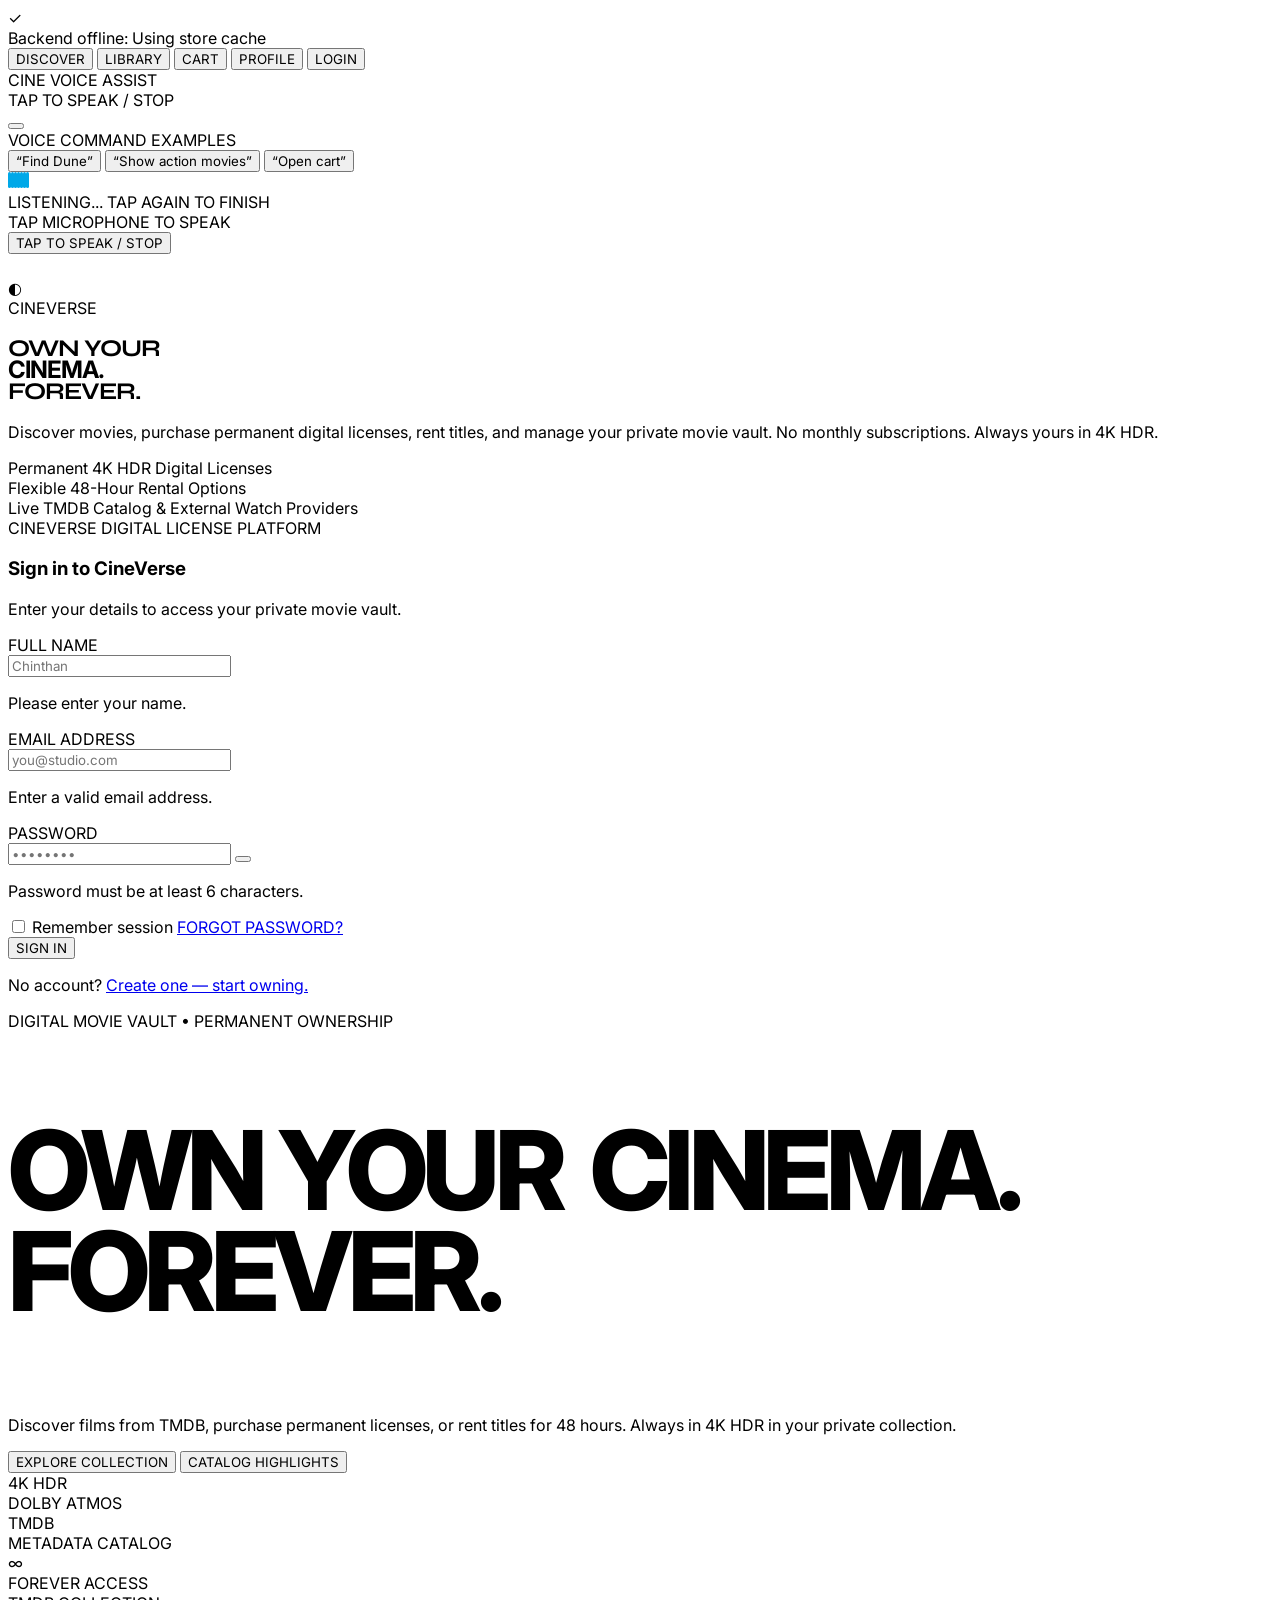
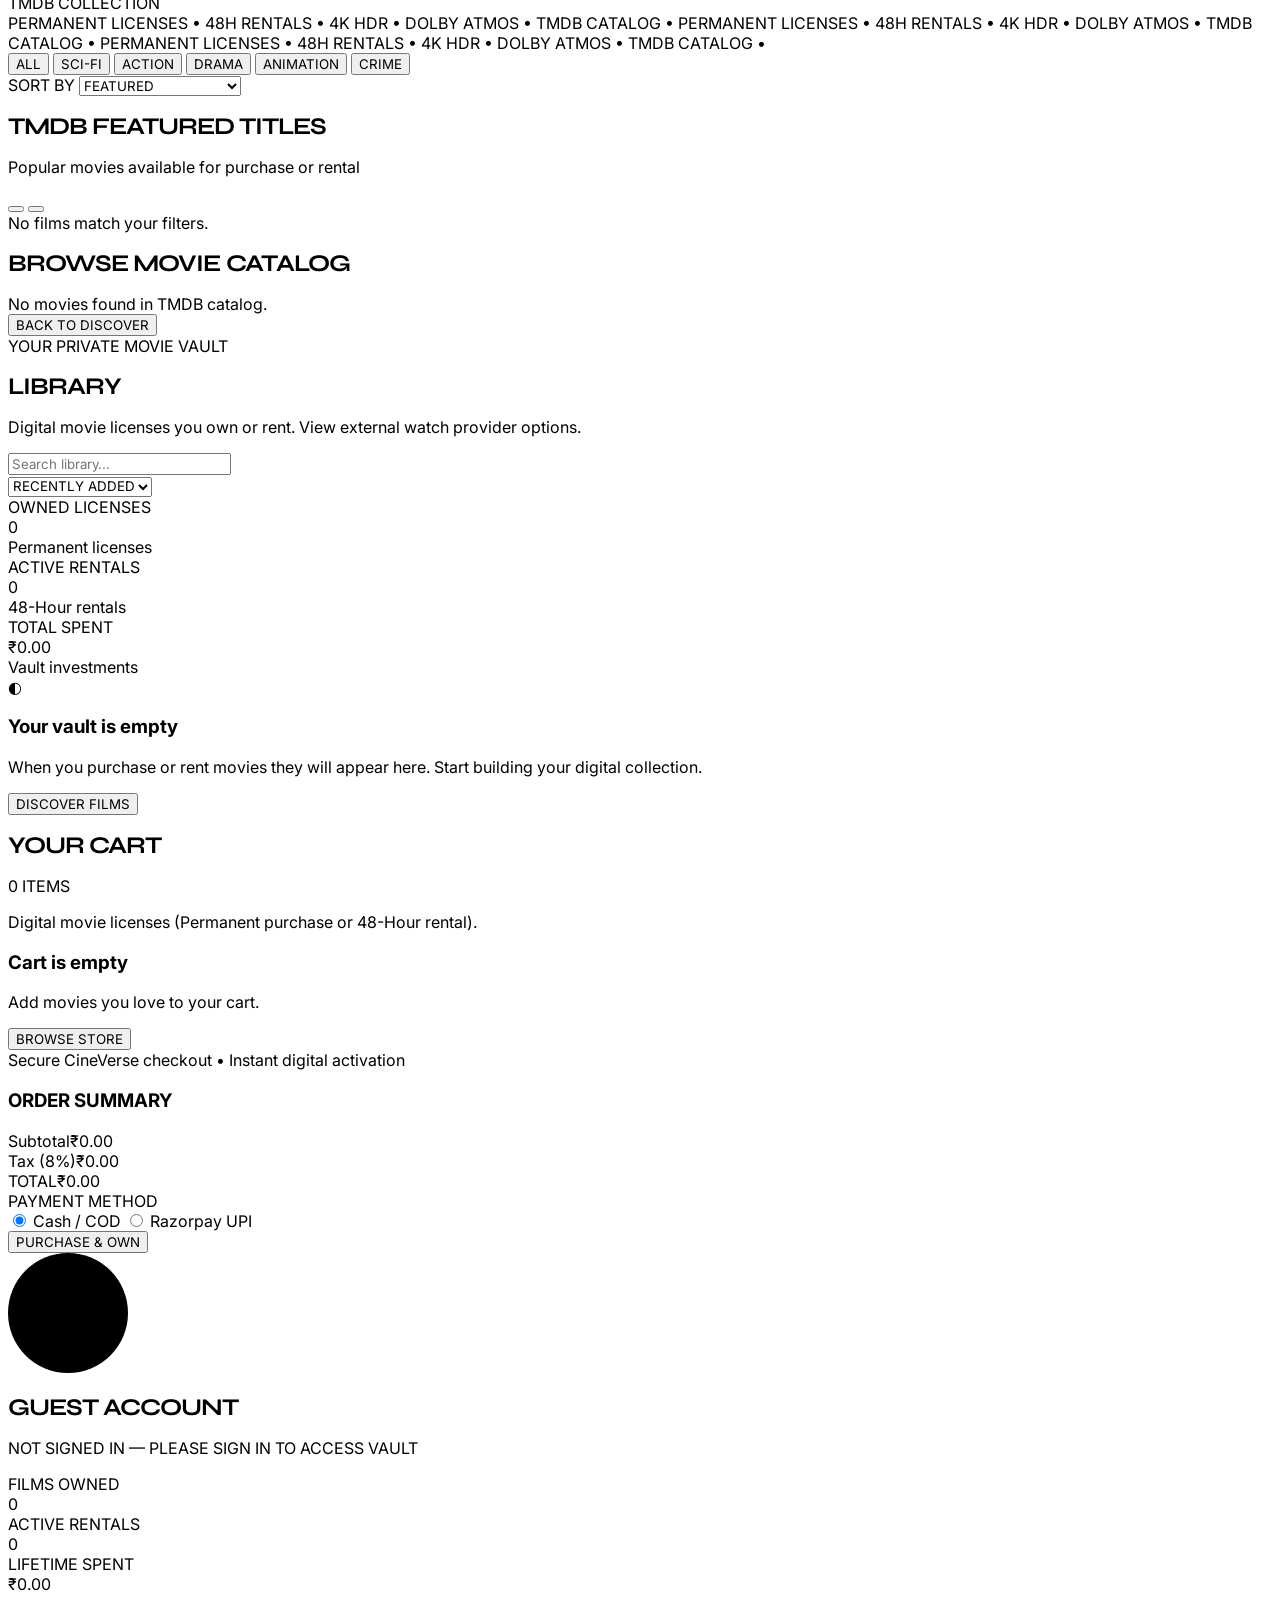
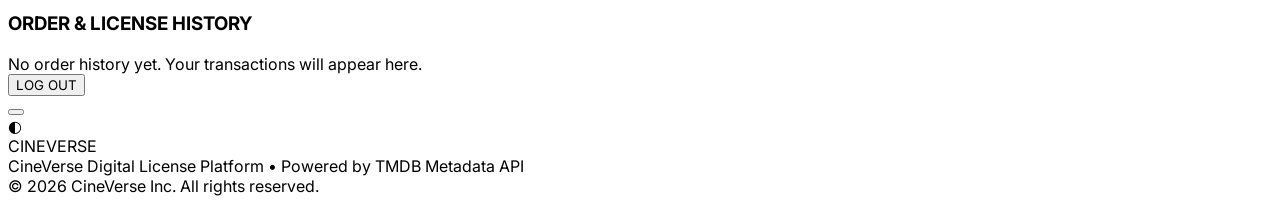
==== commit 5600b7df: "Refactor frontend into modular architecture" ====
--- a/Frontend/index.html
+++ b/Frontend/index.html
@@ -7,1834 +7,13 @@
 <script src="https://cdn.tailwindcss.com"></script>
 <link href="https://fonts.googleapis.com/css2?family=Instrument+Sans:wght@400;500;600;700&family=Space+Grotesk:wght@500;600;700&family=Syne:wght@700;800&family=Inter:wght@400;500;600;700;800;900&family=JetBrains+Mono:wght@500;700&display=swap" rel="stylesheet">
 <link href="https://cdnjs.cloudflare.com/ajax/libs/remixicon/4.2.0/remixicon.min.css" rel="stylesheet">
-<script>
-tailwind.config={
-  theme:{
-    extend:{
-      colors:{
-        brand:{
-          500:'#1677FF',
-          600:'#3D8BFF',
-          accent:'#00A8E8'
-        },
-        navy:{
-          950:'#05070D',
-          900:'#0B1020',
-          850:'#10182B',
-          800:'#162038'
-        }
-      },
-      fontFamily:{
-        syne:['Syne','sans-serif'],
-        grotesk:['Space Grotesk','sans-serif'],
-        inter:['Inter','sans-serif'],
-      }
-    }
-  }
-}
-</script>
+<script type="module" src="js/app.js"></script>
 <link rel="stylesheet" href="css/styles.css">
 </head>
 <body class="bg-[#05070D] text-[#FFFFFF] antialiased overflow-x-hidden selection:bg-[#1677FF] selection:text-white">
 
-<!-- TOAST NOTIFICATION (HIGH Z-INDEX z-[99999] TO ALWAYS RENDER ABOVE NAVBAR & MODALS) -->
-<div id="toast" class="fixed top-6 right-6 z-[99999] bg-[#10182B] text-white border border-[#1677FF]/40 rounded-2xl px-5 py-3.5 shadow-[0_10px_40px_rgba(0,0,0,0.9)] hidden items-center gap-3 transition">
-  <div class="w-7 h-7 rounded-full bg-[#1677FF] grid place-items-center text-xs font-black text-white">✓</div>
-  <div id="toastMsg" class="text-xs font-bold tracking-wide">Action completed</div>
-</div>
+<!-- CINEVERSE ROOT APP CONTAINER -->
+<div id="app"></div>
 
-<!-- NAVBAR (HIDDEN BY DEFAULT WHEN UN-AUTHENTICATED / ON LOGIN VIEW) -->
-<div id="navWrap" class="fixed top-0 inset-x-0 z-50 flex justify-center pt-5 px-3 pointer-events-none hidden">
-  <nav id="navbar" class="pointer-events-auto w-full max-w-[1280px] bg-[#0B1020]/90 glass border border-white/10 rounded-full px-4 py-2.5 flex items-center justify-between shadow-[0_12px_40px_rgba(0,0,0,0.8)] transition-all duration-500">
-    <div class="flex items-center gap-6">
-      <div class="flex items-center gap-3 cursor-pointer" onclick="navigate('home')">
-        <div class="w-9 h-9 rounded-full bg-[#1677FF] text-white grid place-items-center font-black text-[16px] tracking-tighter shadow-[0_0_15px_rgba(22,119,255,0.5)]">◐</div>
-        <span class="font-black tracking-[-0.04em] text-[18px] text-white">CINEVERSE</span>
-        <span class="hidden md:inline-flex text-[9px] font-black tracking-[0.14em] bg-[#1677FF]/15 text-[#00A8E8] border border-[#00A8E8]/30 px-2.5 py-1 rounded-full">STORE</span>
-      </div>
-      <div id="navLinksContainer" class="hidden lg:flex items-center bg-white/5 p-1 rounded-full gap-1 border border-white/10">
-        <button data-view="home" class="nav-btn active bg-[#1677FF] text-white px-5 py-2 rounded-full text-[11px] font-black tracking-[0.1em] shadow-[0_4px_16px_rgba(22,119,255,0.35)] transition">DISCOVER</button>
-        <button data-view="library" class="nav-btn text-[#C7D0E0] hover:text-white px-5 py-2 rounded-full text-[11px] font-black tracking-[0.1em] transition">LIBRARY <span id="libCount" class="ml-1 hidden bg-[#00A8E8] text-black px-1.5 py-0.5 rounded-full text-[9px] font-bold">0</span></button>
-        <button data-view="cart" class="nav-btn text-[#C7D0E0] hover:text-white px-5 py-2 rounded-full text-[11px] font-black tracking-[0.1em] flex items-center gap-2 transition">CART <span id="cartBadge" class="bg-[#1677FF] text-white min-w-[20px] h-5 grid place-items-center rounded-full text-[10px] px-1 font-black">0</span></button>
-      </div>
-    </div>
-    <div class="flex items-center gap-2.5">
-      <!-- NAVBAR SEARCH INPUT WITH SEARCH SUGGESTION DROPDOWN PANEL -->
-      <div id="navSearchContainer" class="relative hidden md:flex items-center gap-2 bg-white/5 rounded-full px-3.5 py-1.5 border border-white/10 focus-within:border-[#1677FF]/60 transition">
-        <i class="ri-search-line text-[#8491A7]"></i>
-        <input id="searchInput" placeholder="Search movies..." autocomplete="off" class="bg-transparent outline-none text-xs font-medium w-[150px] xl:w-[180px] text-white placeholder:text-[#8491A7]">
-        
-        <!-- SEARCH SUGGESTIONS DROPDOWN PANEL -->
-        <div id="searchDropdown" class="absolute top-full right-0 mt-3 w-[280px] sm:w-[320px] bg-[#0B1020]/95 glass border border-white/15 rounded-2xl p-2 shadow-[0_20px_50px_rgba(0,0,0,0.9)] hidden flex-col gap-1 max-h-[360px] overflow-y-auto z-50">
-          <div id="searchDropdownList" class="flex flex-col gap-1"></div>
-        </div>
-      </div>
-
-      <!-- AUTHENTICATED NAVBAR VOICE MICROPHONE BUTTON (TAP TO TOGGLE) -->
-      <button id="voiceBtn" title="Voice Search (Tap to speak)" class="w-10 h-10 rounded-full bg-[#1677FF] text-white grid place-items-center hover:scale-105 hover:bg-[#3D8BFF] transition shadow-[0_4px_20px_rgba(22,119,255,0.4)]"><i class="ri-mic-line text-[18px]"></i></button>
-      <button id="navProfileBtn" data-view="profile" class="nav-btn hidden md:grid w-10 h-10 rounded-full bg-[#10182B] text-white place-items-center overflow-hidden border border-[#00A8E8]/40 hover:border-[#1677FF] transition">
-        <img id="navAvatarImg" src="" style="object-fit: contain;" class="w-full h-full p-0.5">
-      </button>
-      <button id="loginBtn" data-view="login" class="hidden md:inline-flex bg-[#1677FF] text-white px-5 py-2.5 rounded-full text-xs font-black tracking-widest hover:bg-[#3D8BFF] hover:shadow-[0_0_20px_rgba(22,119,255,0.4)] transition">LOGIN</button>
-      <button id="mobileMenuBtn" class="lg:hidden w-10 h-10 rounded-full bg-white/10 text-white border border-white/10 grid place-items-center"><i class="ri-menu-line"></i></button>
-    </div>
-  </nav>
-</div>
-
-<!-- Mobile menu -->
-<div id="mobileMenu" class="fixed inset-0 z-40 bg-[#05070D]/95 backdrop-blur-2xl hidden flex-col pt-24 px-6 gap-2 text-white border-b border-white/10">
-  <button data-view="home" class="mobile-link text-left py-4 border-b border-white/10 font-black text-3xl tracking-tighter hover:text-[#00A8E8] transition">DISCOVER</button>
-  <button data-view="library" class="mobile-link text-left py-4 border-b border-white/10 font-black text-3xl tracking-tighter hover:text-[#00A8E8] transition">LIBRARY</button>
-  <button data-view="cart" class="mobile-link text-left py-4 border-b border-white/10 font-black text-3xl tracking-tighter hover:text-[#00A8E8] transition">CART</button>
-  <button data-view="profile" class="mobile-link text-left py-4 border-b border-white/10 font-black text-3xl tracking-tighter hover:text-[#00A8E8] transition">PROFILE</button>
-  <button data-view="login" class="mobile-link text-left py-4 font-black text-3xl tracking-tighter hover:text-[#00A8E8] transition">LOGIN</button>
-</div>
-
-<!-- VOICE ASSISTANT PANEL (TAP TO TOGGLE) -->
-<div id="voicePanel" class="fixed bottom-6 right-6 z-40 w-[340px] max-w-[calc(100vw-24px)] bg-[#10182B] rounded-[28px] shadow-[0_25px_70px_rgba(0,0,0,0.9)] border border-white/15 p-6 hidden text-white">
-  <div class="flex items-center justify-between mb-5">
-    <div class="flex items-center gap-3">
-      <div class="w-10 h-10 rounded-full bg-[#1677FF]/20 text-[#00A8E8] border border-[#00A8E8]/30 grid place-items-center"><i class="ri-customer-service-2-line"></i></div>
-      <div>
-        <div class="font-black text-sm leading-none text-white">CINE VOICE ASSIST</div>
-        <div class="text-[10px] font-bold tracking-widest text-[#00A8E8] mt-0.5">TAP TO SPEAK / STOP</div>
-      </div>
-    </div>
-    <button id="closeVoice" class="w-8 h-8 rounded-full bg-white/10 text-white grid place-items-center hover:bg-white/20 transition"><i class="ri-close-line"></i></button>
-  </div>
-  <div class="bg-white/5 border border-white/10 rounded-2xl p-4 mb-4">
-    <div class="text-xs font-bold tracking-widest text-[#8491A7] mb-2">VOICE COMMAND EXAMPLES</div>
-    <div class="flex flex-wrap gap-2">
-      <button class="voice-phrase text-xs font-semibold bg-white/5 border border-white/10 text-white/90 px-3 py-2 rounded-full hover:bg-[#1677FF] hover:text-white transition">“Find Dune”</button>
-      <button class="voice-phrase text-xs font-semibold bg-white/5 border border-white/10 text-white/90 px-3 py-2 rounded-full hover:bg-[#1677FF] hover:text-white transition">“Show action movies”</button>
-      <button class="voice-phrase text-xs font-semibold bg-white/5 border border-white/10 text-white/90 px-3 py-2 rounded-full hover:bg-[#1677FF] hover:text-white transition">“Open cart”</button>
-    </div>
-  </div>
-  <div id="waveArea" class="h-[72px] bg-[#05070D] rounded-2xl flex items-center justify-center gap-1.5 relative overflow-hidden border border-white/10">
-    <div class="wave flex items-end gap-1.5 h-8 opacity-30" id="waveAnim">
-      <span></span><span></span><span></span><span></span><span></span><span></span><span></span>
-    </div>
-    <div id="listeningLabel" class="absolute inset-0 grid place-items-center text-[#00A8E8] font-black tracking-widest text-xs hidden">LISTENING... TAP AGAIN TO FINISH</div>
-    <div id="idleLabel" class="absolute inset-0 grid place-items-center text-white/60 font-bold tracking-widest text-[11px]">TAP MICROPHONE TO SPEAK</div>
-  </div>
-  <button id="micAction" class="mt-4 w-full bg-[#1677FF] text-white font-black py-3 rounded-full flex items-center justify-center gap-2 hover:bg-[#3D8BFF] transition shadow-[0_0_20px_rgba(22,119,255,0.3)]"><span class="w-2.5 h-2.5 bg-[#00A8E8] rounded-full animate-pulse"></span> TAP TO SPEAK / STOP</button>
-</div>
-
-<!-- MAIN CONTENT CONTAINER (DYNAMIC TOP PADDING DEDICATED TO PREVENT NAVBAR OVERLAP) -->
-<main id="mainContainer" class="pt-6 sm:pt-10 transition-all duration-300">
-
-<!-- LOGIN VIEW (DEFAULT INITIAL HTML PAGE - NO NAVBAR) -->
-<div id="view-login" class="view max-w-[1280px] mx-auto px-4">
-  <div class="bg-[#0B1020] rounded-[32px] border border-white/10 overflow-hidden grid lg:grid-cols-2 min-h-[600px] mt-2 relative shadow-2xl">
-    <div class="absolute inset-0 pointer-events-none opacity-25" style="background:radial-gradient(700px 500px at 10% 20%, rgba(22,119,255,0.3) 0%, transparent 55%), radial-gradient(600px 400px at 90% 80%, rgba(0,168,232,0.2) 0%, transparent 60%)"></div>
-    
-    <!-- LEFT SIDE: CINEVERSE BRANDING & VALUE PROPOSITION -->
-    <div class="relative p-8 sm:p-12 flex flex-col justify-between border-b lg:border-b-0 lg:border-r border-white/10">
-      <div>
-        <div class="flex items-center gap-3">
-          <div class="w-10 h-10 rounded-full bg-[#1677FF] text-white grid place-items-center font-black text-xl shadow-[0_0_20px_rgba(22,119,255,0.5)]">◐</div>
-          <span class="font-black text-2xl tracking-tighter text-white">CINEVERSE</span>
-        </div>
-        <h2 class="text-white text-5xl sm:text-6xl font-black tracking-tighter leading-[0.9] mt-8">
-          OWN YOUR<br>
-          <span class="text-[#00A8E8]">CINEMA.</span><br>
-          FOREVER.
-        </h2>
-        <p class="text-[#C7D0E0] text-sm leading-6 font-medium mt-6 max-w-[420px]">
-          Discover movies, purchase permanent digital licenses, rent titles, and manage your private movie vault. No monthly subscriptions. Always yours in 4K HDR.
-        </p>
-        <div class="mt-8 space-y-3 max-w-[400px]">
-          <div class="flex items-center gap-3 text-xs font-bold text-white/90 bg-white/5 border border-white/10 p-3.5 rounded-2xl">
-            <i class="ri-shield-check-line text-lg text-[#00A8E8]"></i> Permanent 4K HDR Digital Licenses
-          </div>
-          <div class="flex items-center gap-3 text-xs font-bold text-white/90 bg-white/5 border border-white/10 p-3.5 rounded-2xl">
-            <i class="ri-time-line text-lg text-[#1677FF]"></i> Flexible 48-Hour Rental Options
-          </div>
-          <div class="flex items-center gap-3 text-xs font-bold text-white/90 bg-white/5 border border-white/10 p-3.5 rounded-2xl">
-            <i class="ri-external-link-line text-lg text-[#00A8E8]"></i> Live TMDB Catalog & External Watch Providers
-          </div>
-        </div>
-      </div>
-      <div class="flex items-center gap-2 text-[#8491A7] text-[11px] font-bold tracking-widest mt-10">
-        <span class="w-8 h-px bg-white/20"></span> CINEVERSE DIGITAL LICENSE PLATFORM
-      </div>
-    </div>
-
-    <!-- RIGHT SIDE: CINEVERSE AUTHENTICATION FORM -->
-    <div class="relative bg-[#10182B] p-8 sm:p-12 flex flex-col justify-center text-white">
-      <h3 id="authTitle" class="font-black text-3xl tracking-tighter text-white">Sign in to CineVerse</h3>
-      <p id="authSubtitle" class="text-sm text-[#8491A7] font-medium mt-1">Enter your details to access your private movie vault.</p>
-      
-      <form id="loginForm" class="mt-8 space-y-4">
-        <div id="nameField" class="hidden">
-          <label class="text-[11px] font-black tracking-widest text-[#C7D0E0]">FULL NAME</label>
-          <div class="mt-2 relative">
-            <i class="ri-user-line absolute left-4 top-1/2 -translate-y-1/2 text-[#8491A7]"></i>
-            <input id="nameInput" type="text" placeholder="Chinthan" class="w-full bg-white/5 border border-white/10 rounded-full pl-11 pr-4 py-3.5 text-sm font-medium text-white outline-none focus:border-[#1677FF] focus:bg-white/10 transition placeholder:text-white/30">
-          </div>
-          <p id="nameError" class="text-xs font-bold text-red-400 mt-1 hidden">Please enter your name.</p>
-        </div>
-
-        <div>
-          <label class="text-[11px] font-black tracking-widest text-[#C7D0E0]">EMAIL ADDRESS</label>
-          <div class="mt-2 relative">
-            <i class="ri-mail-line absolute left-4 top-1/2 -translate-y-1/2 text-[#8491A7]"></i>
-            <input id="emailInput" type="email" placeholder="you@studio.com" class="w-full bg-white/5 border border-white/10 rounded-full pl-11 pr-4 py-3.5 text-sm font-medium text-white outline-none focus:border-[#1677FF] focus:bg-white/10 transition placeholder:text-white/30" required>
-          </div>
-          <p id="emailError" class="text-xs font-bold text-red-400 mt-1 hidden">Enter a valid email address.</p>
-        </div>
-
-        <div>
-          <label class="text-[11px] font-black tracking-widest text-[#C7D0E0]">PASSWORD</label>
-          <div class="mt-2 relative">
-            <i class="ri-lock-2-line absolute left-4 top-1/2 -translate-y-1/2 text-[#8491A7]"></i>
-            <input id="passwordInput" type="password" placeholder="••••••••" class="w-full bg-white/5 border border-white/10 rounded-full pl-11 pr-11 py-3.5 text-sm font-medium text-white outline-none focus:border-[#1677FF] focus:bg-white/10 transition placeholder:text-white/30" required>
-            <button type="button" id="togglePass" class="absolute right-2 top-1/2 -translate-y-1/2 w-9 h-9 rounded-full bg-white/10 text-white border border-white/10 grid place-items-center hover:bg-white/20 transition"><i class="ri-eye-line"></i></button>
-          </div>
-          <p id="passError" class="text-xs font-bold text-red-400 mt-1 hidden">Password must be at least 6 characters.</p>
-        </div>
-
-        <div class="flex items-center justify-between pt-1">
-          <label class="flex items-center gap-2 cursor-pointer">
-            <input type="checkbox" class="accent-[#1677FF] w-4 h-4">
-            <span class="text-xs font-bold text-[#C7D0E0]">Remember session</span>
-          </label>
-          <a href="#" onclick="showToast('Password reset link sent to registered email'); return false;" class="text-xs font-black underline decoration-2 underline-offset-4 text-[#00A8E8]">FORGOT PASSWORD?</a>
-        </div>
-
-        <button id="authSubmitBtn" type="submit" class="w-full bg-[#1677FF] text-white py-4 rounded-full font-black tracking-widest text-sm hover:bg-[#3D8BFF] hover:shadow-[0_0_25px_rgba(22,119,255,0.4)] transition flex items-center justify-center gap-2">SIGN IN <i class="ri-arrow-right-line"></i></button>
-
-        <p class="text-center text-xs font-medium text-[#8491A7] pt-3">
-          <span id="authToggleLabel">No account?</span> <a href="#" id="toggleAuthMode" class="font-black text-[#00A8E8] underline">Create one — start owning.</a>
-        </p>
-      </form>
-    </div>
-  </div>
-</div>
-
-<!-- HOME VIEW (HIDDEN BY DEFAULT UNTIL AUTHENTICATED) -->
-<div id="view-home" class="view hidden">
-  <!-- HERO -->
-  <section class="max-w-[1280px] mx-auto px-4 lg:px-4">
-    <div class="bg-[#0B1020] rounded-[32px] lg:rounded-[40px] border border-white/10 overflow-hidden relative shadow-[0_20px_60px_rgba(0,0,0,0.8)]">
-      <div class="grid lg:grid-cols-12 gap-0">
-        <!-- Left -->
-        <div class="lg:col-span-7 p-7 sm:p-10 lg:p-12 pb-8 relative">
-          <div class="inline-flex items-center gap-2 bg-white/5 border border-white/10 rounded-full px-3.5 py-1.5 mb-6">
-            <span class="w-2 h-2 rounded-full bg-[#00A8E8] animate-pulse"></span>
-            <span class="text-[10px] font-black tracking-[0.14em] text-white/90">DIGITAL MOVIE VAULT • PERMANENT OWNERSHIP</span>
-          </div>
-          <h1 class="hero-title">
-            <span class="block text-white">OWN YOUR</span>
-            <span class="block text-transparent bg-clip-text bg-gradient-to-r from-white via-[#C7D0E0] to-[#00A8E8]">CINEMA.</span>
-            <span class="block text-white">FOREVER.</span>
-          </h1>
-          <p class="mt-5 text-[15px] leading-6 text-[#C7D0E0] max-w-[520px] font-medium">Discover films from TMDB, purchase permanent licenses, or rent titles for 48 hours. Always in 4K HDR in your private collection.</p>
-          <div class="flex flex-wrap gap-3 mt-8">
-            <button id="ctaExplore" class="bg-[#1677FF] text-white px-7 py-4 rounded-full font-black text-xs tracking-[0.14em] flex items-center gap-3 hover:bg-[#3D8BFF] hover:shadow-[0_0_25px_rgba(22,119,255,0.4)] transition">EXPLORE COLLECTION <span class="w-7 h-7 rounded-full bg-white text-[#1677FF] grid place-items-center"><i class="ri-arrow-right-line"></i></span></button>
-            <button id="showreelBtn" class="px-6 py-4 rounded-full font-black text-xs tracking-[0.14em] border border-white/15 bg-white/5 text-white hover:bg-white/10 transition flex items-center gap-2"><i class="ri-play-circle-line text-lg text-[#00A8E8]"></i> CATALOG HIGHLIGHTS</button>
-          </div>
-          <div class="grid grid-cols-3 gap-6 mt-10 border-t border-white/10 pt-7 max-w-[520px]">
-            <div>
-              <div class="font-black text-2xl tracking-tighter text-white">4K HDR</div>
-              <div class="text-[10px] font-bold tracking-[0.12em] text-[#8491A7]">DOLBY ATMOS</div>
-            </div>
-            <div>
-              <div class="font-black text-2xl tracking-tighter text-[#00A8E8]">TMDB</div>
-              <div class="text-[10px] font-bold tracking-[0.12em] text-[#8491A7]">METADATA CATALOG</div>
-            </div>
-            <div>
-              <div class="font-black text-2xl tracking-tighter text-[#1677FF]">∞</div>
-              <div class="text-[10px] font-bold tracking-[0.12em] text-[#8491A7]">FOREVER ACCESS</div>
-            </div>
-          </div>
-        </div>
-        <!-- Right Dynamic TMDB Hero Artwork Collection Stack (3-Card Rotation Stack) -->
-        <div class="lg:col-span-5 bg-[#05070D] relative min-h-[480px] lg:min-h-[580px] overflow-hidden p-6 lg:p-8 border-l border-white/5 flex flex-col items-center justify-center">
-          <div class="absolute top-6 right-6 bg-[#1677FF] text-white text-[10px] font-black tracking-widest px-3.5 py-1.5 rounded-full flex items-center gap-2 shadow-[0_0_15px_rgba(22,119,255,0.4)] z-20"><span class="w-2 h-2 bg-[#00A8E8] rounded-full animate-pulse"></span> TMDB COLLECTION</div>
-          <div id="heroPosterStack" class="relative z-10 w-full max-w-[340px] flex items-center justify-center gap-3">
-            <!-- Dynamic TMDB Carousel Cards inserted cleanly by JS -->
-          </div>
-        </div>
-      </div>
-      <!-- marquee -->
-      <div class="bg-[#10182B] border-t border-white/10 py-2.5 overflow-hidden text-[#00A8E8]">
-        <div class="flex whitespace-nowrap marquee">
-          <span class="mx-6 font-black tracking-[0.16em] text-xs">PERMANENT LICENSES • 48H RENTALS • 4K HDR • DOLBY ATMOS • TMDB CATALOG • </span>
-          <span class="mx-6 font-black tracking-[0.16em] text-xs">PERMANENT LICENSES • 48H RENTALS • 4K HDR • DOLBY ATMOS • TMDB CATALOG • </span>
-          <span class="mx-6 font-black tracking-[0.16em] text-xs">PERMANENT LICENSES • 48H RENTALS • 4K HDR • DOLBY ATMOS • TMDB CATALOG • </span>
-        </div>
-      </div>
-    </div>
-  </section>
-
-  <!-- FILTER / GENRES -->
-  <section class="max-w-[1280px] mx-auto px-4 mt-8">
-    <div class="flex flex-wrap items-center gap-3 justify-between">
-      <div class="flex items-center gap-2 overflow-auto no-scrollbar py-1">
-        <button data-genre="All" class="genre-btn active bg-[#1677FF] text-white px-5 py-2.5 rounded-full text-xs font-black tracking-widest shadow-[0_4px_16px_rgba(22,119,255,0.3)]">ALL</button>
-        <button data-genre="Sci-Fi" class="genre-btn bg-[#10182B] text-[#C7D0E0] border border-white/10 px-5 py-2.5 rounded-full text-xs font-black tracking-widest hover:bg-white/10 hover:text-white transition">SCI-FI</button>
-        <button data-genre="Action" class="genre-btn bg-[#10182B] text-[#C7D0E0] border border-white/10 px-5 py-2.5 rounded-full text-xs font-black tracking-widest hover:bg-white/10 hover:text-white transition">ACTION</button>
-        <button data-genre="Drama" class="genre-btn bg-[#10182B] text-[#C7D0E0] border border-white/10 px-5 py-2.5 rounded-full text-xs font-black tracking-widest hover:bg-white/10 hover:text-white transition">DRAMA</button>
-        <button data-genre="Animation" class="genre-btn bg-[#10182B] text-[#C7D0E0] border border-white/10 px-5 py-2.5 rounded-full text-xs font-black tracking-widest hover:bg-white/10 hover:text-white transition">ANIMATION</button>
-        <button data-genre="Crime" class="genre-btn bg-[#10182B] text-[#C7D0E0] border border-white/10 px-5 py-2.5 rounded-full text-xs font-black tracking-widest hover:bg-white/10 hover:text-white transition">CRIME</button>
-      </div>
-      <div class="flex items-center gap-3">
-        <span class="text-xs font-bold text-[#8491A7] hidden sm:inline">SORT BY</span>
-        <select id="sortSelect" class="bg-[#10182B] text-white border border-white/10 rounded-full px-4 py-2 text-xs font-bold outline-none">
-          <option value="featured">FEATURED</option>
-          <option value="rating">RATING</option>
-          <option value="price-low">PRICE: LOW TO HIGH</option>
-          <option value="price-high">PRICE: HIGH TO LOW</option>
-          <option value="year">YEAR</option>
-        </select>
-      </div>
-    </div>
-  </section>
-
-  <!-- FEATURED / TRENDING ROW -->
-  <section class="max-w-[1280px] mx-auto px-4 mt-8">
-    <div class="flex items-center justify-between mb-4">
-      <div>
-        <h2 class="text-2xl sm:text-3xl font-black tracking-tighter text-white">TMDB FEATURED TITLES</h2>
-        <p class="text-xs font-medium text-[#8491A7] mt-0.5">Popular movies available for purchase or rental</p>
-      </div>
-      <div class="flex gap-2">
-        <button id="scrollLeft" class="w-9 h-9 rounded-full bg-[#10182B] text-white border border-white/10 grid place-items-center hover:bg-white/10 transition"><i class="ri-arrow-left-s-line"></i></button>
-        <button id="scrollRight" class="w-9 h-9 rounded-full bg-[#10182B] text-white border border-white/10 grid place-items-center hover:bg-white/10 transition"><i class="ri-arrow-right-s-line"></i></button>
-      </div>
-    </div>
-    <div id="featuredRow" class="flex gap-4 sm:gap-6 overflow-x-auto no-scrollbar snap-x py-2"></div>
-  </section>
-
-  <!-- MAIN CATALOG GRID -->
-  <section class="max-w-[1280px] mx-auto px-4 mt-12 mb-16">
-    <div class="flex items-center justify-between mb-6">
-      <h2 class="text-2xl sm:text-3xl font-black tracking-tighter text-white">BROWSE MOVIE CATALOG</h2>
-    </div>
-    <div id="movieGrid" class="grid grid-cols-2 sm:grid-cols-3 md:grid-cols-4 lg:grid-cols-5 gap-4 sm:gap-6"></div>
-  </section>
-</div>
-
-<!-- SEPARATE MOVIE DETAILS PAGE VIEW (NAVIGATED FROM SEARCH SUGGESTIONS OR DEEP LINK) -->
-<div id="view-movie-detail" class="view hidden max-w-[1280px] mx-auto px-4">
-  <div class="mb-6">
-    <button onclick="navigate('home')" class="bg-white/5 border border-white/10 hover:bg-white/10 text-white text-xs font-black tracking-widest px-5 py-2.5 rounded-full inline-flex items-center gap-2 transition">
-      <i class="ri-arrow-left-line text-sm text-[#00A8E8]"></i> BACK TO DISCOVER
-    </button>
-  </div>
-  <div id="movieDetailPageContent" class="bg-[#0B1020] rounded-[32px] border border-white/10 overflow-hidden shadow-2xl text-white">
-    <!-- Content rendered dynamically by openMovieDetailsPage(movieId) -->
-  </div>
-</div>
-
-<!-- LIBRARY VIEW -->
-<div id="view-library" class="view hidden max-w-[1280px] mx-auto px-4">
-  <div class="bg-[#0B1020] rounded-[32px] border border-white/10 p-6 sm:p-8 mt-2 text-white shadow-2xl">
-    <div class="flex flex-wrap items-start justify-between gap-6">
-      <div>
-        <div class="inline-flex items-center gap-2 bg-[#1677FF]/15 border border-[#00A8E8]/30 text-[#00A8E8] px-3 py-1.5 rounded-full text-[10px] font-black tracking-widest mb-3"><span class="w-2 h-2 bg-[#00A8E8] rounded-full"></span> YOUR PRIVATE MOVIE VAULT</div>
-        <h2 class="text-4xl sm:text-5xl font-black tracking-tighter text-white">LIBRARY</h2>
-        <p class="text-sm text-[#C7D0E0] font-medium mt-2">Digital movie licenses you own or rent. View external watch provider options.</p>
-      </div>
-      <div class="flex gap-3 w-full sm:w-auto">
-        <div class="flex-1 sm:flex-none bg-[#10182B] rounded-full px-4 py-3 flex items-center gap-2 border border-white/10">
-          <i class="ri-search-line text-[#8491A7]"></i>
-          <input id="librarySearch" placeholder="Search library..." class="bg-transparent outline-none text-sm font-medium w-full sm:w-[180px] text-white placeholder:text-[#8491A7]">
-        </div>
-        <select id="libraryFilter" class="bg-[#10182B] text-white rounded-full px-5 py-3 text-xs font-black tracking-widest border border-white/10 outline-none">
-          <option value="RECENTLY ADDED">RECENTLY ADDED</option>
-          <option value="A-Z">A-Z</option>
-          <option value="YEAR">YEAR</option>
-        </select>
-      </div>
-    </div>
-    <div class="grid grid-cols-2 sm:grid-cols-3 gap-4 mt-8">
-      <div class="bg-[#10182B] rounded-2xl p-5 border border-white/10">
-        <div class="text-[11px] font-black tracking-widest text-[#00A8E8]">OWNED LICENSES</div>
-        <div id="statOwned" class="text-3xl font-black tracking-tighter mt-1 text-white">0</div>
-        <div class="text-xs font-medium text-[#8491A7]">Permanent licenses</div>
-      </div>
-      <div class="bg-[#10182B] rounded-2xl p-5 border border-white/10">
-        <div class="text-[11px] font-black tracking-widest text-[#00A8E8]">ACTIVE RENTALS</div>
-        <div id="statLicenses" class="text-3xl font-black tracking-tighter mt-1 text-white">0</div>
-        <div class="text-xs font-medium text-[#8491A7]">48-Hour rentals</div>
-      </div>
-      <div class="bg-[#10182B] rounded-2xl p-5 border border-white/10">
-        <div class="text-[11px] font-black tracking-widest text-[#00A8E8]">TOTAL SPENT</div>
-        <div id="statSpent" class="text-3xl font-black tracking-tighter mt-1 text-white">₹0.00</div>
-        <div class="text-xs font-medium text-[#8491A7]">Vault investments</div>
-      </div>
-    </div>
-    <div id="libraryGrid" class="grid grid-cols-2 md:grid-cols-3 lg:grid-cols-4 gap-4 sm:gap-6 mt-8"></div>
-    <div id="libraryEmpty" class="text-center py-20">
-      <div class="w-20 h-20 rounded-full bg-[#10182B] border border-white/10 grid place-items-center mx-auto text-3xl text-[#1677FF]">◐</div>
-      <h3 class="font-black text-xl tracking-tighter mt-4 text-white">Your vault is empty</h3>
-      <p class="text-sm text-[#8491A7] max-w-[420px] mx-auto mt-2 font-medium">When you purchase or rent movies they will appear here. Start building your digital collection.</p>
-      <button data-view="home" class="nav-btn mt-6 bg-[#1677FF] text-white px-7 py-3 rounded-full font-black text-xs tracking-widest hover:bg-[#3D8BFF] transition">DISCOVER FILMS</button>
-    </div>
-  </div>
-</div>
-
-<!-- CART VIEW -->
-<div id="view-cart" class="view hidden max-w-[1280px] mx-auto px-4">
-  <div class="grid lg:grid-cols-12 gap-6 mt-2">
-    <div class="lg:col-span-8 bg-[#0B1020] rounded-[32px] border border-white/10 p-6 sm:p-8 text-white shadow-2xl">
-      <div class="flex items-center justify-between">
-        <h2 class="text-3xl sm:text-4xl font-black tracking-tighter text-white">YOUR CART</h2>
-        <span id="cartCountLabel" class="bg-[#10182B] border border-white/10 px-3.5 py-1.5 rounded-full text-xs font-black text-[#00A8E8]">0 ITEMS</span>
-      </div>
-      <p class="text-sm text-[#C7D0E0] font-medium mt-2">Digital movie licenses (Permanent purchase or 48-Hour rental).</p>
-      <div id="cartList" class="mt-8 space-y-4"></div>
-      <div id="cartEmpty" class="text-center py-16">
-        <div class="w-16 h-16 rounded-full bg-[#10182B] border border-white/10 grid place-items-center mx-auto text-2xl text-[#1677FF]"><i class="ri-shopping-bag-line"></i></div>
-        <h3 class="font-black text-lg mt-4 text-white">Cart is empty</h3>
-        <p class="text-sm text-[#8491A7] font-medium">Add movies you love to your cart.</p>
-        <button data-view="home" class="nav-btn mt-6 bg-[#1677FF] text-white px-6 py-3 rounded-full font-black text-xs tracking-widest hover:bg-[#3D8BFF] transition">BROWSE STORE</button>
-      </div>
-      <div class="mt-6 flex items-center gap-2 text-xs font-bold text-[#8491A7]"><i class="ri-shield-check-line text-[#00A8E8]"></i> Secure CineVerse checkout • Instant digital activation</div>
-    </div>
-    <div class="lg:col-span-4">
-      <div class="bg-[#10182B] border border-white/10 rounded-[32px] p-6 sm:p-7 text-white sticky top-[88px] shadow-2xl">
-        <h3 class="font-black text-xl tracking-tighter">ORDER SUMMARY</h3>
-        <div class="mt-6 space-y-3 text-sm">
-          <div class="flex justify-between font-medium text-[#C7D0E0]"><span>Subtotal</span><span id="sumSubtotal" class="text-white font-black">₹0.00</span></div>
-          <div class="flex justify-between font-medium text-[#C7D0E0]"><span>Tax (8%)</span><span id="sumTax" class="text-white font-black">₹0.00</span></div>
-          <div class="h-px bg-white/10 my-4"></div>
-          <div class="flex justify-between items-center"><span class="font-black tracking-widest text-xs">TOTAL</span><span id="sumTotal" class="text-3xl font-black tracking-tighter text-[#00A8E8]">₹0.00</span></div>
-        </div>
-        <div class="mt-5 space-y-2">
-          <label class="block text-[11px] font-black tracking-widest text-[#8491A7]">PAYMENT METHOD</label>
-          <div class="grid grid-cols-2 gap-2">
-            <label class="flex items-center gap-2 bg-white/5 border border-white/10 p-3 rounded-xl cursor-pointer text-xs font-bold">
-              <input type="radio" name="payMethod" value="COD" checked class="accent-[#1677FF]"> Cash / COD
-            </label>
-            <label class="flex items-center gap-2 bg-white/5 border border-white/10 p-3 rounded-xl cursor-pointer text-xs font-bold">
-              <input type="radio" name="payMethod" value="UPI" class="accent-[#1677FF]"> Razorpay UPI
-            </label>
-          </div>
-        </div>
-        <button id="checkoutBtn" class="mt-6 w-full bg-[#1677FF] text-white py-4 rounded-full font-black tracking-widest text-sm hover:bg-[#3D8BFF] hover:shadow-[0_0_25px_rgba(22,119,255,0.4)] transition flex items-center justify-center gap-2">PURCHASE & OWN <i class="ri-lock-2-line"></i></button>
-      </div>
-    </div>
-  </div>
-</div>
-
-<!-- PROFILE VIEW (UNCROPPED UNIVERSAL USER SILHOUETTE AVATAR & FULL VISIBILITY) -->
-<div id="view-profile" class="view hidden max-w-[1280px] mx-auto px-4">
-  <div class="bg-[#0B1020] rounded-[32px] border border-white/10 overflow-hidden mt-2 text-white shadow-2xl">
-    <div class="h-44 sm:h-52 bg-[#05070D] relative p-6 flex items-end">
-      <div class="flex items-center gap-5 z-10">
-        <div class="w-24 h-24 sm:w-28 sm:h-28 rounded-full border-4 border-[#00A8E8] bg-[#10182B] p-1 shadow-2xl overflow-hidden shrink-0">
-          <img id="profileAvatar" src="" style="object-fit: contain;" class="w-full h-full rounded-full">
-        </div>
-        <div>
-          <h2 id="profileName" class="text-white font-black text-2xl sm:text-3xl tracking-tighter">USER ACCOUNT</h2>
-          <p id="profileSub" class="text-[#8491A7] text-xs font-bold tracking-widest mt-1">MEMBER SINCE 2026</p>
-        </div>
-      </div>
-    </div>
-    <div class="p-6 sm:p-8 pt-8">
-      <div class="grid grid-cols-2 sm:grid-cols-3 gap-4">
-        <div class="bg-[#10182B] rounded-2xl p-5 border border-white/10">
-          <div class="text-[11px] font-black tracking-widest text-[#00A8E8]">FILMS OWNED</div>
-          <div id="profileOwned" class="text-3xl font-black tracking-tighter mt-1 text-white">0</div>
-        </div>
-        <div class="bg-[#10182B] rounded-2xl p-5 border border-white/10">
-          <div class="text-[11px] font-black tracking-widest text-[#00A8E8]">ACTIVE RENTALS</div>
-          <div id="profileLicenses" class="text-3xl font-black tracking-tighter mt-1 text-white">0</div>
-        </div>
-        <div class="bg-[#10182B] rounded-2xl p-5 border border-white/10 col-span-2 sm:col-span-1">
-          <div class="text-[11px] font-black tracking-widest text-[#00A8E8]">LIFETIME SPENT</div>
-          <div id="profileSpent" class="text-3xl font-black tracking-tighter mt-1 text-white">₹0.00</div>
-        </div>
-      </div>
-
-      <div class="mt-8">
-        <h3 class="font-black tracking-tighter text-xl text-white">ORDER & LICENSE HISTORY</h3>
-        <div id="purchaseHistory" class="mt-4 space-y-3"></div>
-        <div id="noHistory" class="bg-[#10182B] border border-dashed border-white/10 rounded-2xl p-8 text-center mt-4">
-          <div class="text-sm font-bold text-[#8491A7]">No order history yet. Your transactions will appear here.</div>
-        </div>
-      </div>
-
-      <div class="mt-8 pt-6 border-t border-white/10 flex justify-end">
-        <button id="logoutBtn" class="bg-red-500/20 text-red-400 border border-red-500/30 px-6 py-3 rounded-full font-black text-xs tracking-widest hover:bg-red-500 hover:text-white transition">LOG OUT</button>
-      </div>
-    </div>
-  </div>
-</div>
-
-</main>
-
-<!-- MOVIE DETAILS MODAL -->
-<div id="movieModal" class="fixed inset-0 z-[100000] flex items-center justify-center p-4 hidden">
-  <div id="modalBackdrop" class="absolute inset-0 bg-[#05070D]/90 backdrop-blur-md"></div>
-  <div class="relative w-full max-w-4xl bg-[#0B1020] rounded-[32px] border border-white/15 overflow-hidden shadow-2xl text-white z-10 max-h-[90vh] overflow-y-auto">
-    <button id="closeModal" class="absolute top-4 right-4 z-20 w-10 h-10 rounded-full bg-black/60 text-white border border-white/20 grid place-items-center hover:bg-white hover:text-black transition"><i class="ri-close-line text-xl"></i></button>
-    <div id="modalContent"></div>
-  </div>
-</div>
-
-<!-- FOOTER -->
-<footer id="footer" class="mt-16 bg-[#0B1020] text-white border-t border-white/10 py-10 px-6 text-center text-xs font-bold text-[#8491A7]">
-  <div class="max-w-[1280px] mx-auto flex flex-col sm:flex-row items-center justify-between gap-4">
-    <div class="flex items-center gap-3">
-      <div class="w-7 h-7 rounded-full bg-[#1677FF] text-white grid place-items-center font-black text-xs">◐</div>
-      <span class="font-black tracking-tighter text-white text-sm">CINEVERSE</span>
-    </div>
-    <div>CineVerse Digital License Platform • Powered by TMDB Metadata API</div>
-    <div>© 2026 CineVerse Inc. All rights reserved.</div>
-  </div>
-</footer>
-
-<script>
-const API_BASE_URL = "http://127.0.0.1:8000";
-
-let movies = [];
-let cart = [];
-let library = [];
-let userOrders = [];
-let favorites = new Set(JSON.parse(localStorage.getItem('cv_favs') || '[]'));
-let activeGenre = 'All';
-let sortBy = 'featured';
-let heroCarouselIndex = 0;
-
-let currentUser = JSON.parse(localStorage.getItem('cv_user') || 'null');
-let isLoggedIn = Boolean(currentUser && localStorage.getItem('cv_logged') === '1');
-let authMode = 'login'; // 'login' or 'signup'
-
-let sessionId = localStorage.getItem('cv_session_id');
-if (!sessionId) {
-  sessionId = 'sess_' + Date.now() + '_' + Math.random().toString(36).substring(2, 9);
-  localStorage.setItem('cv_session_id', sessionId);
-}
-
-function save() {
-  localStorage.setItem('cv_favs', JSON.stringify([...favorites]));
-  localStorage.setItem('cv_logged', isLoggedIn ? '1' : '0');
-  if (currentUser) {
-    localStorage.setItem('cv_user', JSON.stringify(currentUser));
-  } else {
-    localStorage.removeItem('cv_user');
-  }
-}
-
-function formatPrice(p) {
-  const val = typeof p === 'number' ? p : parseFloat(p || 0);
-  return '₹' + val.toFixed(2);
-}
-
-// UNIVERSAL USER SILHOUETTE AVATAR (Vector SVG matching user reference outline)
-function getInitialsAvatar(name) {
-  const userSvg = `<svg xmlns="http://www.w3.org/2000/svg" width="120" height="120" viewBox="0 0 120 120">
-    <rect width="120" height="120" fill="%2310182b" rx="60"/>
-    <circle cx="60" cy="42" r="22" fill="none" stroke="%2300a8e8" stroke-width="6"/>
-    <path d="M 22 100 C 22 70, 38 64, 60 64 C 82 64, 98 70, 98 100" fill="none" stroke="%2300a8e8" stroke-width="6" stroke-linecap="round"/>
-  </svg>`;
-  return `data:image/svg+xml;utf8,${encodeURIComponent(userSvg)}`;
-}
-
-// CLEAN SVG NEUTRAL PLACEHOLDER (URI Encoded to prevent double-quote HTML leakage)
-function getNeutralPlaceholder(title) {
-  const encodedTitle = (title || 'CineVerse Film').replace(/[^a-zA-Z0-9 ]/g, '');
-  const svg = `<svg xmlns="http://www.w3.org/2000/svg" width="400" height="600" viewBox="0 0 400 600">
-    <rect width="400" height="600" fill="%230b1020"/>
-    <rect x="20" y="20" width="360" height="560" rx="16" fill="%2310182b" stroke="%231677ff" stroke-width="2" stroke-opacity="0.3"/>
-    <circle cx="200" cy="240" r="48" fill="%231677ff" fill-opacity="0.2"/>
-    <text x="200" y="250" font-family="sans-serif" font-size="40" font-weight="900" fill="%2300a8e8" text-anchor="middle">◐</text>
-    <text x="200" y="340" font-family="sans-serif" font-size="20" font-weight="800" fill="%23ffffff" text-anchor="middle">${encodedTitle}</text>
-    <text x="200" y="380" font-family="sans-serif" font-size="12" font-weight="700" fill="%238491a7" text-anchor="middle">CINEVERSE 4K HDR</text>
-  </svg>`;
-  return `data:image/svg+xml;utf8,${encodeURIComponent(svg)}`;
-}
-
-function resolvePoster(imgStr, title) {
-  if (!imgStr || imgStr === 'null' || imgStr === 'undefined') return getNeutralPlaceholder(title);
-  if (imgStr.startsWith('http://') || imgStr.startsWith('https://') || imgStr.startsWith('data:')) {
-    return imgStr;
-  }
-  if (imgStr.startsWith('/')) {
-    return `https://image.tmdb.org/t/p/w500${imgStr}`;
-  }
-  return `${API_BASE_URL}/static/images/${imgStr}`;
-}
-
-function showToast(msg) {
-  const t = document.getElementById('toast');
-  if (!t) return;
-  document.getElementById('toastMsg').textContent = msg;
-  t.classList.remove('hidden');
-  t.classList.add('flex');
-  setTimeout(() => {
-    t.classList.add('hidden');
-    t.classList.remove('flex');
-  }, 2500);
-}
-
-function movieCard(m) {
-  const isFav = favorites.has(m.id);
-  const inCart = cart.some(c => c.id === m.id);
-  const owned = library.some(l => l.id === m.id);
-  const placeholder = getNeutralPlaceholder(m.title);
-
-  return `<div class="movie-card group bg-[#10182B] rounded-[24px] overflow-hidden border border-white/10 hover:shadow-[0_20px_50px_rgba(0,0,0,0.8)] hover:border-[#1677FF]/50 transition duration-500 cursor-pointer flex flex-col" data-id="${m.id}">
-    <div class="relative aspect-[2/3] overflow-hidden bg-[#05070D]">
-      <img src="${m.poster}" alt="${m.title}" loading="lazy" onerror="this.onerror=null; this.src='${placeholder}';" class="w-full h-full object-cover group-hover:scale-[1.06] transition duration-[700ms]">
-      <div class="absolute inset-0 bg-gradient-to-t from-[#05070D]/80 via-transparent to-transparent opacity-0 group-hover:opacity-100 transition"></div>
-      <div class="absolute top-3 left-3 flex items-center gap-1.5">
-        <span class="bg-black/70 backdrop-blur border border-white/10 text-white text-[10px] font-black px-2.5 py-1 rounded-full">${m.year || 2024}</span>
-        <span class="bg-[#1677FF] text-white text-[10px] font-black px-2 py-1 rounded-full flex items-center gap-1"><i class="ri-star-fill text-[11px]"></i> ${m.rating}</span>
-      </div>
-      <button class="fav-btn absolute top-3 right-3 w-8 h-8 rounded-full ${isFav ? 'bg-[#1677FF] text-white' : 'bg-black/60 text-white/80 backdrop-blur border border-white/10'} grid place-items-center hover:scale-110 transition" data-fav="${m.id}"><i class="${isFav ? 'ri-heart-3-fill' : 'ri-heart-3-line'}"></i></button>
-      <div class="absolute bottom-3 left-3 right-3 flex gap-2 translate-y-3 opacity-0 group-hover:translate-y-0 group-hover:opacity-100 transition duration-300">
-        <button class="details-btn flex-1 bg-white/10 backdrop-blur border border-white/15 text-white text-[11px] font-black tracking-widest py-2.5 rounded-full hover:bg-white hover:text-black transition">DETAILS</button>
-        ${owned ? `<span class="flex-1 bg-[#10182B] text-[#00A8E8] border border-[#00A8E8]/30 text-[11px] font-black tracking-widest py-2.5 rounded-full grid place-items-center">OWNED ✓</span>` : `<button class="cart-btn flex-1 ${inCart ? 'bg-white/20 text-white' : 'bg-[#1677FF] text-white'} text-[11px] font-black tracking-widest py-2.5 rounded-full hover:bg-[#3D8BFF] transition">${inCart ? 'IN CART' : ' + CART'}</button>`}
-      </div>
-      ${m.trending ? `<div class="absolute left-3 bottom-3 group-hover:opacity-0 transition bg-[#05070D]/90 border border-white/10 text-white text-[9px] font-black tracking-widest px-2.5 py-1 rounded-full flex items-center gap-1"><span class="w-1.5 h-1.5 bg-[#00A8E8] rounded-full animate-pulse"></span> TMDB TOP</div>` : ''}
-    </div>
-    <div class="p-4 flex-1 flex flex-col">
-      <div class="font-black text-[13px] leading-tight tracking-tight line-clamp-1 text-white">${m.title}</div>
-      <div class="text-[11px] font-bold tracking-wide text-[#8491A7] mt-1">${m.genre} • Rent ${formatPrice(m.rental_price)}</div>
-      <div class="flex items-center justify-between mt-3">
-        <span class="font-black text-[16px] tracking-tighter text-white">${formatPrice(m.price)}</span>
-        <span class="text-[10px] font-black tracking-[0.12em] bg-[#1677FF]/15 text-[#00A8E8] border border-[#00A8E8]/30 px-3 py-1 rounded-full">${owned ? 'OWNED' : 'BUY / RENT'}</span>
-      </div>
-    </div>
-  </div>`;
-}
-
-function getFiltered() {
-  let list = [...movies];
-  if (activeGenre !== 'All') {
-    list = list.filter(m => m.genre.toLowerCase() === activeGenre.toLowerCase());
-  }
-  if (sortBy === 'price-low') list.sort((a, b) => a.price - b.price);
-  if (sortBy === 'price-high') list.sort((a, b) => b.price - a.price);
-  if (sortBy === 'rating') list.sort((a, b) => b.rating - a.rating);
-  if (sortBy === 'year') list.sort((a, b) => (b.year || 2024) - (a.year || 2024));
-  return list;
-}
-
-// DYNAMIC TMDB HERO COLLECTION ROTATION (3-CARD COLLECTION WITH SAFE URI-ENCODED POSTERS)
-function renderHeroCollection() {
-  if (!movies || movies.length === 0) return;
-  const container = document.getElementById('heroPosterStack');
-  if (!container) return;
-
-  const total = movies.length;
-  const m1 = movies[heroCarouselIndex % total];
-  const m2 = movies[(heroCarouselIndex + 1) % total];
-  const m3 = movies[(heroCarouselIndex + 2) % total];
-
-  const p1 = resolvePoster(m1.poster, m1.title);
-  const p2 = resolvePoster(m2.poster, m2.title);
-  const p3 = resolvePoster(m3.poster, m3.title);
-
-  const ph1 = getNeutralPlaceholder(m1.title);
-  const ph2 = getNeutralPlaceholder(m2.title);
-  const ph3 = getNeutralPlaceholder(m3.title);
-
-  container.innerHTML = `
-    <div class="hidden sm:block w-[105px] shrink-0 rounded-2xl overflow-hidden border border-white/15 bg-[#10182B] shadow-lg rotate-[-6deg] translate-y-3 transition duration-700">
-      <img src="${p1}" onerror="this.onerror=null; this.src='${ph1}';" class="w-full h-[155px] object-cover">
-      <div class="p-2 text-[10px] font-black text-white truncate bg-[#10182B]">${m1.title}</div>
-    </div>
-    <div class="w-[175px] shrink-0 rounded-2xl overflow-hidden border-2 border-[#1677FF] bg-[#10182B] shadow-2xl z-10 transition duration-700">
-      <img src="${p2}" onerror="this.onerror=null; this.src='${ph2}';" class="w-full h-[235px] object-cover">
-      <div class="p-3 bg-[#10182B] border-t border-white/10 flex items-center justify-between">
-        <div class="truncate max-w-[100px]">
-          <div class="font-black text-xs text-white truncate">${m2.title}</div>
-          <div class="text-[9px] font-bold text-[#8491A7]">${m2.genre}</div>
-        </div>
-        <span class="bg-[#1677FF] text-white text-[10px] font-black px-2 py-0.5 rounded-full">★ ${m2.rating}</span>
-      </div>
-    </div>
-    <div class="hidden sm:block w-[105px] shrink-0 rounded-2xl overflow-hidden border border-white/15 bg-[#10182B] shadow-lg rotate-[6deg] translate-y-3 transition duration-700">
-      <img src="${p3}" onerror="this.onerror=null; this.src='${ph3}';" class="w-full h-[155px] object-cover">
-      <div class="p-2 text-[10px] font-black text-white truncate bg-[#10182B]">${m3.title}</div>
-    </div>
-  `;
-}
-
-function render() {
-  const filtered = getFiltered();
-  const featured = filtered.filter(m => m.featured);
-  const gridList = filtered;
-
-  const fRow = document.getElementById('featuredRow');
-  if (fRow) {
-    fRow.innerHTML = featured.map(m => `<div class="min-w-[220px] sm:min-w-[240px] snap-start">${movieCard(m)}</div>`).join('') || `<div class="text-sm font-bold text-[#8491A7] py-10">No films match your filters.</div>`;
-  }
-
-  const grid = document.getElementById('movieGrid');
-  if (grid) {
-    grid.innerHTML = gridList.map(m => movieCard(m)).join('') || `<div class="col-span-full text-center text-sm font-bold text-[#8491A7] py-10">No movies found in TMDB catalog.</div>`;
-  }
-
-  renderHeroCollection();
-  updateCounts();
-  attachCardEvents();
-}
-
-// Automatic rotation of TMDB Hero Collection every 6 seconds
-if (!window.heroTimer) {
-  window.heroTimer = setInterval(() => {
-    if (movies && movies.length > 0) {
-      heroCarouselIndex = (heroCarouselIndex + 1) % movies.length;
-      renderHeroCollection();
-    }
-  }, 6000);
-}
-
-function updateCounts() {
-  document.getElementById('cartBadge').textContent = cart.length;
-  document.getElementById('cartCountLabel').textContent = cart.length + ' ITEMS';
-  document.getElementById('libCount').textContent = library.length;
-  document.getElementById('libCount').classList.toggle('hidden', library.length === 0);
-
-  const statOwned = document.getElementById('statOwned');
-  if (statOwned) statOwned.textContent = library.length;
-
-  const statLicenses = document.getElementById('statLicenses');
-  if (statLicenses) statLicenses.textContent = library.length;
-
-  const profileOwned = document.getElementById('profileOwned');
-  if (profileOwned) profileOwned.textContent = library.length;
-
-  const profileLicenses = document.getElementById('profileLicenses');
-  if (profileLicenses) profileLicenses.textContent = library.length;
-
-  const spent = library.reduce((s, m) => s + (m.purchase_price || m.price || 0), 0);
-  const statSpent = document.getElementById('statSpent');
-  if (statSpent) statSpent.textContent = formatPrice(spent);
-
-  const profileSpent = document.getElementById('profileSpent');
-  if (profileSpent) profileSpent.textContent = formatPrice(spent);
-
-  const searchInput = document.getElementById('searchInput');
-  if (searchInput) {
-    searchInput.placeholder = movies.length > 0 ? `Search ${movies.length} TMDB movies...` : "Search movies...";
-  }
-
-  const loginBtn = document.getElementById('loginBtn');
-  const navProfileBtn = document.getElementById('navProfileBtn');
-  const navAvatarImg = document.getElementById('navAvatarImg');
-
-  const avatarUrl = getInitialsAvatar();
-
-  if (isLoggedIn && currentUser) {
-    if (loginBtn) {
-      loginBtn.style.display = 'none';
-      loginBtn.classList.add('hidden');
-    }
-    if (navProfileBtn) {
-      navProfileBtn.style.display = 'grid';
-      navProfileBtn.classList.remove('hidden');
-    }
-    if (navAvatarImg) {
-      navAvatarImg.src = avatarUrl;
-      navAvatarImg.classList.remove('hidden');
-    }
-    const pName = document.getElementById('profileName');
-    if (pName) pName.textContent = currentUser.name.toUpperCase();
-
-    const pSub = document.getElementById('profileSub');
-    if (pSub) pSub.textContent = `MEMBER SINCE 2026 • ${currentUser.email.toUpperCase()}`;
-
-    const pAvatar = document.getElementById('profileAvatar');
-    if (pAvatar) pAvatar.src = avatarUrl;
-  } else {
-    if (loginBtn) {
-      loginBtn.style.display = 'inline-flex';
-      loginBtn.classList.remove('hidden');
-    }
-    if (navProfileBtn) {
-      navProfileBtn.style.display = 'none';
-      navProfileBtn.classList.add('hidden');
-    }
-
-    const pName = document.getElementById('profileName');
-    if (pName) pName.textContent = 'GUEST ACCOUNT';
-
-    const pSub = document.getElementById('profileSub');
-    if (pSub) pSub.textContent = 'NOT SIGNED IN — PLEASE SIGN IN TO ACCESS VAULT';
-
-    const pAvatar = document.getElementById('profileAvatar');
-    if (pAvatar) pAvatar.src = avatarUrl;
-  }
-
-  const subtotal = cart.reduce((s, m) => s + (m.selected_price || m.price), 0);
-  const tax = subtotal * 0.08;
-  const total = subtotal + tax;
-
-  const sumSub = document.getElementById('sumSubtotal');
-  if (sumSub) sumSub.textContent = formatPrice(subtotal);
-
-  const sumTx = document.getElementById('sumTax');
-  if (sumTx) sumTx.textContent = formatPrice(tax);
-
-  const sumTot = document.getElementById('sumTotal');
-  if (sumTot) sumTot.textContent = formatPrice(total);
-
-  const hasCart = cart.length > 0;
-  const cartEmpty = document.getElementById('cartEmpty');
-  if (cartEmpty) cartEmpty.classList.toggle('hidden', hasCart);
-
-  const cartList = document.getElementById('cartList');
-  if (cartList) cartList.classList.toggle('hidden', !hasCart);
-
-  const hasLib = library.length > 0;
-  const libEmpty = document.getElementById('libraryEmpty');
-  if (libEmpty) libEmpty.classList.toggle('hidden', hasLib);
-
-  const libGrid = document.getElementById('libraryGrid');
-  if (libGrid) libGrid.classList.toggle('hidden', !hasLib);
-}
-
-function renderCartList() {
-  const el = document.getElementById('cartList');
-  if (cart.length === 0) { el.innerHTML = ''; return; }
-  el.innerHTML = cart.map(m => {
-    const placeholder = getNeutralPlaceholder(m.title);
-    const isRental = m.license_type === 'rental';
-    const priceVal = m.selected_price || (isRental ? m.rental_price : m.price);
-    return `
-      <div class="flex gap-4 bg-[#10182B] rounded-2xl p-3.5 border border-white/10">
-        <img src="${m.poster}" onerror="this.onerror=null; this.src='${placeholder}';" class="w-20 h-28 rounded-xl object-cover shrink-0">
-        <div class="flex-1 min-w-0 py-1">
-          <div class="font-black text-sm leading-tight truncate text-white">${m.title}</div>
-          <div class="text-xs font-bold text-[#8491A7] mt-0.5">${m.year || 2024} • ${m.genre}</div>
-          <div class="flex items-center gap-2 mt-2">
-            <span class="bg-[#1677FF]/20 text-[#00A8E8] border border-[#00A8E8]/30 text-[10px] font-black px-2.5 py-1 rounded-full uppercase">${isRental ? '48-Hour Rental' : 'Permanent Buy'}</span>
-            <span class="bg-[#1677FF] text-white text-[10px] font-black px-2 py-1 rounded-full">★ ${m.rating}</span>
-          </div>
-          <div class="flex items-center justify-between mt-3">
-            <span class="font-black text-base text-white">${formatPrice(priceVal)}</span>
-            <button data-remove="${m.id}" class="text-xs font-black tracking-widest text-[#8491A7] hover:text-red-400 underline decoration-2 transition">REMOVE</button>
-          </div>
-        </div>
-      </div>
-    `;
-  }).join('');
-
-  el.querySelectorAll('[data-remove]').forEach(b => {
-    b.addEventListener('click', async () => {
-      const remId = parseInt(b.dataset.remove);
-      cart = cart.filter(c => c.id !== remId);
-      await apiRemoveFromCart(remId);
-      updateCounts();
-      renderCartList();
-      showToast('Removed from cart');
-      render();
-    });
-  });
-}
-
-function renderLibrary() {
-  const grid = document.getElementById('libraryGrid');
-  const q = document.getElementById('librarySearch').value.toLowerCase();
-  let list = [...library];
-  if (q) list = list.filter(m => m.title.toLowerCase().includes(q));
-  const filter = document.getElementById('libraryFilter').value;
-  if (filter === 'A-Z') list.sort((a, b) => a.title.localeCompare(b.title));
-  if (filter === 'YEAR') list.sort((a, b) => (b.year || 2024) - (a.year || 2024));
-
-  grid.innerHTML = list.map(m => {
-    const placeholder = getNeutralPlaceholder(m.title);
-    const isRental = m.license_type === 'rental';
-    return `
-      <div class="bg-[#10182B] rounded-[24px] overflow-hidden border border-white/10 group">
-        <div class="relative aspect-[2/3] overflow-hidden">
-          <img src="${m.poster}" onerror="this.onerror=null; this.src='${placeholder}';" class="w-full h-full object-cover group-hover:scale-105 transition duration-700">
-          <div class="absolute inset-0 bg-gradient-to-t from-[#05070D]/80 to-transparent"></div>
-          <div class="absolute bottom-3 left-3 right-3">
-            <div class="h-1.5 bg-white/20 rounded-full overflow-hidden"><div class="h-full bg-[#1677FF] w-[100%]"></div></div>
-            <div class="text-[10px] font-black tracking-widest text-white mt-1.5">${isRental ? '48H RENTAL LICENSE' : 'PERMANENT LICENSE'}</div>
-          </div>
-          <div class="absolute top-3 left-3 bg-[#1677FF] text-white text-[10px] font-black px-2 py-1 rounded-full">${isRental ? 'RENTED' : 'OWNED'}</div>
-        </div>
-        <div class="p-4">
-          <div class="font-black text-sm leading-tight text-white">${m.title}</div>
-          <div class="text-xs font-medium text-[#8491A7] mt-0.5">${m.genre} • ${m.year || 2024}</div>
-          <button onclick="fetchWatchProviders('${m.tmdb_id || m.id}')" class="mt-3 w-full bg-[#1677FF] text-white py-2.5 rounded-full font-black text-xs tracking-widest flex items-center justify-center gap-2 hover:bg-[#3D8BFF] transition"><i class="ri-external-link-line"></i> WHERE TO WATCH</button>
-        </div>
-      </div>
-    `;
-  }).join('');
-
-  const hist = document.getElementById('purchaseHistory');
-  const noHist = document.getElementById('noHistory');
-  if (userOrders.length === 0) {
-    hist.innerHTML = '';
-    noHist.classList.remove('hidden');
-  } else {
-    noHist.classList.add('hidden');
-    hist.innerHTML = userOrders.map((ord, i) => {
-      const items = ord.items || [];
-      const itemNames = items.map(it => it.name || it.title).join(', ') || 'Movie License';
-      const dateStr = ord.order_date ? new Date(ord.order_date).toLocaleDateString() : new Date(Date.now() - i * 86400000).toLocaleDateString();
-      return `
-        <div class="flex items-center gap-4 bg-[#10182B] rounded-2xl p-4 border border-white/10 text-white">
-          <div class="w-10 h-10 rounded-xl bg-[#1677FF]/20 text-[#00A8E8] border border-[#00A8E8]/30 grid place-items-center font-black text-xs shrink-0"><i class="ri-file-text-line text-lg"></i></div>
-          <div class="flex-1 min-w-0">
-            <div class="font-black text-sm text-white truncate">${itemNames}</div>
-            <div class="text-xs font-medium text-[#8491A7]">Order ${ord.order_id || ord.id} • ${dateStr} • ${ord.payment_method || 'COD'}</div>
-          </div>
-          <div class="text-right">
-            <div class="font-black text-sm text-[#00A8E8]">${formatPrice(ord.total_amount || 0)}</div>
-            <span class="inline-block bg-white/5 border border-white/10 px-2.5 py-0.5 rounded-full text-[10px] font-black text-white/80 uppercase">${ord.order_status || 'placed'}</span>
-          </div>
-        </div>
-      `;
-    }).join('');
-  }
-}
-
-async function fetchWatchProviders(tmdbId) {
-  try {
-    const res = await fetch(`${API_BASE_URL}/watch-providers/${tmdbId}/`);
-    const data = await res.json();
-    if (res.ok && data.available && data.providers && data.providers.length > 0) {
-      showToast('Available on: ' + data.providers.join(', '));
-    } else {
-      showToast(data.message || 'Watch provider information is unavailable for this title.');
-    }
-  } catch (e) {
-    showToast('Watch provider information unavailable for this title.');
-  }
-}
-
-function attachCardEvents() {
-  document.querySelectorAll('.movie-card').forEach(card => {
-    const id = parseInt(card.dataset.id);
-    const m = movies.find(x => x.id === id);
-    if (!m) return;
-    card.querySelector('.details-btn')?.addEventListener('click', (e) => { e.stopPropagation(); openModal(m); });
-    card.querySelector('.cart-btn')?.addEventListener('click', (e) => { e.stopPropagation(); addToCart(m, 'purchase'); });
-    card.querySelector('.fav-btn')?.addEventListener('click', (e) => { e.stopPropagation(); toggleFav(id); });
-    card.addEventListener('click', () => openModal(m));
-
-    card.addEventListener('mousemove', (e) => {
-      const rect = card.getBoundingClientRect();
-      const x = e.clientX - rect.left, y = e.clientY - rect.top;
-      const rx = (y / rect.height - 0.5) * -6, ry = (x / rect.width - 0.5) * 6;
-      card.style.transform = `perspective(800px) rotateX(${rx}deg) rotateY(${ry}deg) translateY(-6px)`;
-    });
-    card.addEventListener('mouseleave', () => card.style.transform = '');
-  });
-}
-
-async function addToCart(m, licenseType = 'purchase') {
-  if (library.some(l => l.id === m.id)) { showToast('License already owned ✓'); return; }
-  if (cart.some(c => c.id === m.id)) { showToast('Already in cart'); return; }
-  const cartItem = {
-    ...m,
-    license_type: licenseType,
-    selected_price: licenseType === 'rental' ? m.rental_price : m.price
-  };
-  cart.push(cartItem);
-  await apiAddToCart(m);
-  updateCounts();
-  renderCartList();
-  render();
-  showToast(`Added ${licenseType === 'rental' ? 'Rental' : 'Purchase'} to cart — ${m.title}`);
-}
-
-function toggleFav(id) {
-  if (favorites.has(id)) favorites.delete(id); else favorites.add(id);
-  save();
-  render();
-  renderLibrary();
-  showToast(favorites.has(id) ? 'Saved to favorites ♥' : 'Removed from favorites');
-}
-
-function openModal(m) {
-  const modal = document.getElementById('movieModal');
-  const content = document.getElementById('modalContent');
-  const isOwned = library.some(l => l.id === m.id);
-  const placeholder = getNeutralPlaceholder(m.title);
-
-  content.innerHTML = `
-    <div class="relative h-[320px] sm:h-[380px] overflow-hidden bg-[#05070D]">
-      <img src="${m.backdrop}" onerror="this.onerror=null; this.src='${placeholder}';" class="w-full h-full object-cover">
-      <div class="absolute inset-0 bg-gradient-to-t from-[#0B1020] via-[#0B1020]/50 to-transparent"></div>
-      <div class="absolute inset-0 bg-gradient-to-r from-[#05070D]/80 via-transparent to-transparent"></div>
-      <div class="absolute bottom-0 left-0 right-0 p-6 sm:p-8 flex gap-5 items-end">
-        <img src="${m.poster}" onerror="this.onerror=null; this.src='${placeholder}';" class="w-28 sm:w-36 h-40 sm:h-50 rounded-2xl object-cover shadow-2xl border-2 border-white/20 hidden sm:block">
-        <div class="flex-1 min-w-0 pb-1">
-          <div class="inline-flex items-center gap-2 bg-[#1677FF] text-white text-[10px] font-black tracking-widest px-3 py-1.5 rounded-full">★ ${m.rating} • ${m.year || 2024} • TMDB ID: ${m.tmdb_id || m.id}</div>
-          <h3 class="text-3xl sm:text-4xl font-black tracking-tighter text-white drop-shadow-lg mt-3">${m.title}</h3>
-          <div class="text-[#C7D0E0] text-xs font-bold tracking-widest mt-1">${m.genre.toUpperCase()} • DIGITAL LICENSE PLATFORM</div>
-        </div>
-      </div>
-    </div>
-    <div class="p-6 sm:p-8">
-      <div class="flex flex-wrap gap-3">
-        ${isOwned ? `<button onclick="showToast('Digital license active in your CineVerse vault ✓')" class="flex-1 min-w-[180px] bg-[#1677FF] text-white py-4 rounded-full font-black tracking-widest flex items-center justify-center gap-2 hover:bg-[#3D8BFF] transition"><i class="ri-shield-check-line text-xl"></i> LICENSE OWNED ✓</button>` : `
-          <button id="modalBuy" class="flex-1 min-w-[160px] bg-[#1677FF] text-white py-4 rounded-full font-black tracking-widest flex items-center justify-center gap-2 hover:bg-[#3D8BFF] transition">BUY — ${formatPrice(m.price)} <i class="ri-shopping-bag-line"></i></button>
-          <button id="modalRent" class="flex-1 min-w-[160px] bg-white/10 border border-white/20 text-white py-4 rounded-full font-black tracking-widest flex items-center justify-center gap-2 hover:bg-white/20 transition">RENT 48H — ${formatPrice(m.rental_price)} <i class="ri-time-line"></i></button>
-        `}
-        <button id="modalFav" class="px-6 py-4 rounded-full border border-white/15 bg-white/5 font-black text-xs tracking-widest flex items-center gap-2 hover:bg-white/10 text-white transition"><i class="${favorites.has(m.id) ? 'ri-heart-3-fill text-[#00A8E8]' : 'ri-heart-3-line'}"></i> ${favorites.has(m.id) ? 'SAVED' : 'SAVE'}</button>
-        <button onclick="navigator.clipboard.writeText(window.location.href); showToast('Link copied to clipboard ✓')" class="px-6 py-4 rounded-full border border-white/15 bg-white/5 font-black text-xs tracking-widest flex items-center gap-2 hover:bg-white/10 text-white transition"><i class="ri-share-line"></i> SHARE</button>
-      </div>
-      <div class="grid lg:grid-cols-3 gap-6 mt-8">
-        <div class="lg:col-span-2">
-          <h4 class="font-black tracking-tighter text-lg text-white">TMDB OVERVIEW</h4>
-          <p class="text-sm leading-6 font-medium text-[#C7D0E0] mt-2">${m.synopsis || m.description} Own or rent this digital movie license on CineVerse. View on supported partner devices (Apple TV, Google TV, Prime Video, Movies Anywhere).</p>
-          <div class="mt-6 flex flex-wrap gap-2">
-            <span class="bg-white/5 border border-white/10 px-3 py-1.5 rounded-full text-xs font-bold text-white/80">4K HDR</span>
-            <span class="bg-white/5 border border-white/10 px-3 py-1.5 rounded-full text-xs font-bold text-white/80">DOLBY ATMOS</span>
-            <span class="bg-white/5 border border-white/10 px-3 py-1.5 rounded-full text-xs font-bold text-[#00A8E8]">TMDB METADATA</span>
-          </div>
-        </div>
-        <div class="bg-[#10182B] rounded-2xl border border-white/10 p-5">
-          <div class="font-black text-sm text-white">COMMERCE DETAILS</div>
-          <div class="mt-4 space-y-2 text-xs font-medium text-[#C7D0E0]">
-            <div class="flex justify-between"><span class="text-[#8491A7]">Genre</span><span class="font-bold text-white">${m.genre}</span></div>
-            <div class="flex justify-between"><span class="text-[#8491A7]">Buy Price</span><span class="font-bold text-[#00A8E8]">${formatPrice(m.price)}</span></div>
-            <div class="flex justify-between"><span class="text-[#8491A7]">Rent Price</span><span class="font-bold text-white">${formatPrice(m.rental_price)}</span></div>
-            <div class="flex justify-between"><span class="text-[#8491A7]">TMDB Rating</span><span class="font-bold text-[#00A8E8]">★ ${m.rating}/10</span></div>
-          </div>
-        </div>
-      </div>
-    </div>
-  `;
-
-  modal.classList.remove('hidden');
-  document.body.style.overflow = 'hidden';
-  document.getElementById('modalFav')?.addEventListener('click', () => { toggleFav(m.id); openModal(movies.find(x => x.id === m.id)); });
-  document.getElementById('modalBuy')?.addEventListener('click', () => { addToCart(m, 'purchase'); closeModal(); });
-  document.getElementById('modalRent')?.addEventListener('click', () => { addToCart(m, 'rental'); closeModal(); });
-}
-
-function closeModal() {
-  document.getElementById('movieModal').classList.add('hidden');
-  document.body.style.overflow = '';
-}
-
-// SEPARATE MOVIE DETAILS PAGE NAVIGATION & CONTENT GENERATION
-function openMovieDetailsPage(movieId) {
-  const m = movies.find(x => x.id === parseInt(movieId));
-  if (!m) return;
-
-  closeSearchDropdown();
-  const sInput = document.getElementById('searchInput');
-  if (sInput) sInput.value = '';
-
-  const isOwned = library.some(l => l.id === m.id);
-  const placeholder = getNeutralPlaceholder(m.title);
-  const container = document.getElementById('movieDetailPageContent');
-
-  if (container) {
-    container.innerHTML = `
-      <div class="relative h-[360px] sm:h-[420px] overflow-hidden bg-[#05070D]">
-        <img src="${m.backdrop}" onerror="this.onerror=null; this.src='${placeholder}';" class="w-full h-full object-cover">
-        <div class="absolute inset-0 bg-gradient-to-t from-[#0B1020] via-[#0B1020]/50 to-transparent"></div>
-        <div class="absolute inset-0 bg-gradient-to-r from-[#05070D]/80 via-transparent to-transparent"></div>
-        <div class="absolute bottom-0 left-0 right-0 p-6 sm:p-10 flex gap-6 items-end">
-          <img src="${m.poster}" onerror="this.onerror=null; this.src='${placeholder}';" class="w-32 sm:w-44 h-48 sm:h-64 rounded-2xl object-cover shadow-2xl border-2 border-white/20 hidden sm:block shrink-0">
-          <div class="flex-1 min-w-0 pb-2">
-            <div class="inline-flex items-center gap-2 bg-[#1677FF] text-white text-[10px] font-black tracking-widest px-3 py-1.5 rounded-full">★ ${m.rating} • ${m.year || 2024} • TMDB ID: ${m.tmdb_id || m.id}</div>
-            <h1 class="text-3xl sm:text-5xl font-black tracking-tighter text-white drop-shadow-lg mt-3">${m.title}</h1>
-            <div class="text-[#C7D0E0] text-xs font-bold tracking-widest mt-1.5">${m.genre.toUpperCase()} • DIGITAL LICENSE PLATFORM</div>
-          </div>
-        </div>
-      </div>
-      <div class="p-6 sm:p-10">
-        <div class="flex flex-wrap gap-3">
-          ${isOwned ? `<button onclick="showToast('Digital license active in your CineVerse vault ✓')" class="flex-1 min-w-[180px] bg-[#1677FF] text-white py-4 rounded-full font-black tracking-widest flex items-center justify-center gap-2 hover:bg-[#3D8BFF] transition"><i class="ri-shield-check-line text-xl"></i> LICENSE OWNED ✓</button>` : `
-            <button id="pageBuy" class="flex-1 min-w-[160px] bg-[#1677FF] text-white py-4 rounded-full font-black tracking-widest flex items-center justify-center gap-2 hover:bg-[#3D8BFF] transition">BUY — ${formatPrice(m.price)} <i class="ri-shopping-bag-line"></i></button>
-            <button id="pageRent" class="flex-1 min-w-[160px] bg-white/10 border border-white/20 text-white py-4 rounded-full font-black tracking-widest flex items-center justify-center gap-2 hover:bg-white/20 transition">RENT 48H — ${formatPrice(m.rental_price)} <i class="ri-time-line"></i></button>
-          `}
-          <button id="pageFav" class="px-6 py-4 rounded-full border border-white/15 bg-white/5 font-black text-xs tracking-widest flex items-center gap-2 hover:bg-white/10 text-white transition"><i class="${favorites.has(m.id) ? 'ri-heart-3-fill text-[#00A8E8]' : 'ri-heart-3-line'}"></i> ${favorites.has(m.id) ? 'SAVED' : 'SAVE'}</button>
-          <button onclick="navigator.clipboard.writeText(window.location.href); showToast('Link copied to clipboard ✓')" class="px-6 py-4 rounded-full border border-white/15 bg-white/5 font-black text-xs tracking-widest flex items-center gap-2 hover:bg-white/10 text-white transition"><i class="ri-share-line"></i> SHARE</button>
-        </div>
-        <div class="grid lg:grid-cols-3 gap-8 mt-10">
-          <div class="lg:col-span-2">
-            <h3 class="font-black tracking-tighter text-xl text-white">TMDB OVERVIEW</h3>
-            <p class="text-sm leading-7 font-medium text-[#C7D0E0] mt-3">${m.synopsis || m.description} Own or rent this digital movie license on CineVerse. View on supported partner devices (Apple TV, Google TV, Prime Video, Movies Anywhere).</p>
-            <div class="mt-6 flex flex-wrap gap-2">
-              <span class="bg-white/5 border border-white/10 px-3.5 py-2 rounded-full text-xs font-bold text-white/80">4K HDR</span>
-              <span class="bg-white/5 border border-white/10 px-3.5 py-2 rounded-full text-xs font-bold text-white/80">DOLBY ATMOS</span>
-              <span class="bg-white/5 border border-white/10 px-3.5 py-2 rounded-full text-xs font-bold text-[#00A8E8]">TMDB METADATA</span>
-            </div>
-            <button onclick="fetchWatchProviders('${m.tmdb_id || m.id}')" class="mt-6 bg-[#1677FF] text-white px-6 py-3.5 rounded-full font-black text-xs tracking-widest flex items-center gap-2 hover:bg-[#3D8BFF] transition"><i class="ri-external-link-line"></i> WHERE TO WATCH</button>
-          </div>
-          <div class="bg-[#10182B] rounded-3xl border border-white/10 p-6">
-            <div class="font-black text-base text-white">COMMERCE DETAILS</div>
-            <div class="mt-5 space-y-3 text-xs font-medium text-[#C7D0E0]">
-              <div class="flex justify-between"><span class="text-[#8491A7]">Genre</span><span class="font-bold text-white">${m.genre}</span></div>
-              <div class="flex justify-between"><span class="text-[#8491A7]">Buy Price</span><span class="font-bold text-[#00A8E8]">${formatPrice(m.price)}</span></div>
-              <div class="flex justify-between"><span class="text-[#8491A7]">Rent Price</span><span class="font-bold text-white">${formatPrice(m.rental_price)}</span></div>
-              <div class="flex justify-between"><span class="text-[#8491A7]">TMDB Rating</span><span class="font-bold text-[#00A8E8]">★ ${m.rating}/10</span></div>
-            </div>
-          </div>
-        </div>
-      </div>
-    `;
-
-    document.getElementById('pageFav')?.addEventListener('click', () => { toggleFav(m.id); openMovieDetailsPage(m.id); });
-    document.getElementById('pageBuy')?.addEventListener('click', () => { addToCart(m, 'purchase'); });
-    document.getElementById('pageRent')?.addEventListener('click', () => { addToCart(m, 'rental'); });
-  }
-
-  location.hash = `#movie/${m.id}`;
-  navigate('movie-detail');
-}
-
-function navigate(view) {
-  // Authentication Gate Check: If user is NOT logged in and attempts to access any view other than login, force login view
-  if (!isLoggedIn && view !== 'login') {
-    view = 'login';
-  }
-
-  document.querySelectorAll('.view').forEach(v => v.classList.add('hidden'));
-  const targetView = document.getElementById('view-' + view);
-  if (targetView) targetView.classList.remove('hidden');
-
-  // DYNAMIC CONTAINER TOP PADDING (PREVENTS NAVBAR FROM OVERLAPPING CONTENT ON AUTHENTICATED VIEWS)
-  const mainContainer = document.getElementById('mainContainer');
-  const navWrap = document.getElementById('navWrap');
-
-  if (view === 'login' || !isLoggedIn) {
-    if (navWrap) {
-      navWrap.style.display = 'none';
-      navWrap.classList.add('hidden');
-    }
-    if (mainContainer) {
-      mainContainer.style.paddingTop = '24px';
-    }
-  } else {
-    if (navWrap) {
-      navWrap.style.display = 'flex';
-      navWrap.classList.remove('hidden');
-    }
-    if (mainContainer) {
-      mainContainer.style.paddingTop = '120px';
-    }
-  }
-
-  document.querySelectorAll('.nav-btn').forEach(b => b.classList.remove('active', 'bg-[#1677FF]', 'text-white', 'shadow-[0_4px_16px_rgba(22,119,255,0.35)]'));
-  document.querySelectorAll(`[data-view="${view}"]`).forEach(b => {
-    if (b.classList.contains('nav-btn') && b.closest('#navbar')) {
-      b.classList.add('active', 'bg-[#1677FF]', 'text-white', 'shadow-[0_4px_16px_rgba(22,119,255,0.35)]');
-      b.classList.remove('text-[#C7D0E0]');
-    }
-  });
-
-  if (view === 'home' && location.hash.startsWith('#movie/')) {
-    history.pushState("", document.title, window.location.pathname + window.location.search);
-  }
-
-  document.getElementById('footer').classList.toggle('hidden', view === 'login');
-  window.scrollTo({ top: 0, behavior: 'smooth' });
-  const mm = document.getElementById('mobileMenu');
-  if (mm) { mm.classList.add('hidden'); mm.classList.remove('flex'); }
-}
-
-// NAVBAR SEARCH SUGGESTION SYSTEM HANDLERS
-const searchDropdown = document.getElementById('searchDropdown');
-const searchDropdownList = document.getElementById('searchDropdownList');
-
-function closeSearchDropdown() {
-  if (searchDropdown) {
-    searchDropdown.classList.add('hidden');
-    searchDropdown.classList.remove('flex');
-  }
-}
-
-function handleSearchInput(e) {
-  const term = e.target.value.trim();
-  if (!term) {
-    closeSearchDropdown();
-    return;
-  }
-
-  const matches = movies.filter(m => m.title.toLowerCase().includes(term.toLowerCase()));
-  if (matches.length === 0) {
-    searchDropdownList.innerHTML = `<div class="p-3 text-center text-xs font-bold text-[#8491A7]">No movies found</div>`;
-  } else {
-    searchDropdownList.innerHTML = matches.map(m => {
-      const placeholder = getNeutralPlaceholder(m.title);
-      return `
-        <div class="flex items-center gap-3 p-2 rounded-xl hover:bg-white/10 cursor-pointer transition" onclick="openMovieDetailsPage(${m.id})">
-          <img src="${m.poster}" onerror="this.onerror=null; this.src='${placeholder}';" class="w-10 h-14 rounded-lg object-cover bg-[#05070D] shrink-0">
-          <div class="flex-1 min-w-0">
-            <div class="font-black text-xs text-white truncate">${m.title}</div>
-            <div class="text-[10px] font-bold text-[#8491A7] mt-0.5">${m.year || 2024} • ${m.genre}</div>
-          </div>
-          <span class="bg-[#1677FF]/20 text-[#00A8E8] border border-[#00A8E8]/30 text-[10px] font-black px-2 py-0.5 rounded-full shrink-0">★ ${m.rating}</span>
-        </div>
-      `;
-    }).join('');
-  }
-
-  searchDropdown.classList.remove('hidden');
-  searchDropdown.classList.add('flex');
-}
-
-const sInput = document.getElementById('searchInput');
-sInput?.addEventListener('input', handleSearchInput);
-sInput?.addEventListener('focus', e => { if (e.target.value.trim()) handleSearchInput(e); });
-
-// Close dropdown on click outside
-document.addEventListener('click', e => {
-  if (!e.target.closest('#navSearchContainer')) {
-    closeSearchDropdown();
-  }
-});
-
-// Close dropdown on Escape key
-document.addEventListener('keydown', e => {
-  if (e.key === 'Escape') {
-    closeSearchDropdown();
-    if (sInput) sInput.blur();
-  }
-});
-
-// Handle hash-based deep linking for separate movie details page (#movie/<movie-id>)
-window.addEventListener('hashchange', () => {
-  const hash = location.hash;
-  if (hash.startsWith('#movie/')) {
-    const movieId = hash.replace('#movie/', '');
-    openMovieDetailsPage(movieId);
-  } else if (hash === '#home' || hash === '' || hash === '#discover') {
-    navigate('home');
-  }
-});
-
-// API Integration Calls
-async function fetchMovies() {
-  try {
-    const res = await fetch(`${API_BASE_URL}/movies/`);
-    if (!res.ok) throw new Error('Failed to fetch movies catalog');
-    const data = await res.json();
-    if (Array.isArray(data) && data.length > 0) {
-      movies = data.map((m, idx) => {
-        const mId = m.movie_id || m.MovieID || (idx + 1);
-        const title = m.title || m.MovieName || 'Movie Title';
-        const genre = m.genre || m.Category || 'Cinema';
-        const posterRaw = m.poster_image || m.ImageName || '';
-        const poster = resolvePoster(posterRaw, title);
-        const backdropRaw = m.backdrop_image || posterRaw;
-        const backdrop = resolvePoster(backdropRaw, title);
-
-        return {
-          id: mId,
-          movie_id: mId,
-          tmdb_id: m.tmdb_id || mId,
-          title: title,
-          genre: genre,
-          price: parseFloat(m.price || m.Price || 499),
-          rental_price: parseFloat(m.rental_price || 149),
-          rating: parseFloat(m.rating || m.Rating || 8.0),
-          description: m.description || m.Description || 'No description available.',
-          synopsis: m.description || m.Description || 'No description available.',
-          poster: poster,
-          backdrop: backdrop,
-          quantity: m.quantity || m.Quantity || 0,
-          year: 2024,
-          runtime: '2h 15m',
-          featured: idx < 8,
-          trending: idx < 6
-        };
-      });
-    }
-  } catch (err) {
-    console.warn("Could not fetch movies from backend:", err);
-    showToast("Backend offline: Using store cache");
-  }
-  render();
-  // Check hash route after movies load
-  if (location.hash.startsWith('#movie/')) {
-    const movieId = location.hash.replace('#movie/', '');
-    openMovieDetailsPage(movieId);
-  }
-}
-
-async function fetchUserOrders() {
-  if (!isLoggedIn || !currentUser || !currentUser.user_id) return;
-  try {
-    const res = await fetch(`${API_BASE_URL}/orders/${currentUser.user_id}/`);
-    if (res.ok) {
-      const orderData = await res.json();
-      userOrders = orderData;
-      const ownedMap = new Map();
-      orderData.forEach(ord => {
-        const items = ord.items || [];
-        items.forEach(it => {
-          const mId = it.movie_id || it.id;
-          const foundMovie = movies.find(x => x.id === mId) || {
-            id: mId,
-            title: it.name || it.title || 'Purchased Film',
-            price: parseFloat(it.price || 0),
-            genre: 'Cinema',
-            year: 2024,
-            rating: 8.0,
-            poster: getNeutralPlaceholder(it.name || 'Purchased Film')
-          };
-          ownedMap.set(mId, foundMovie);
-        });
-      });
-      library = Array.from(ownedMap.values());
-      save();
-      renderLibrary();
-      updateCounts();
-    }
-  } catch (err) {
-    console.error("Error fetching user orders:", err);
-  }
-}
-
-async function fetchCart() {
-  if (!isLoggedIn) {
-    try {
-      const res = await fetch(`${API_BASE_URL}/session-cart/${sessionId}/`);
-      if (res.ok) {
-        const sessionItems = await res.json();
-        cart = sessionItems.map(sc => {
-          const mId = sc.movie_id;
-          return movies.find(m => m.id === mId) || {
-            id: mId,
-            title: sc.title || sc.MovieName || 'Movie',
-            price: parseFloat(sc.price || sc.Price || 499),
-            genre: sc.genre || 'Cinema',
-            year: 2024,
-            rating: 8.0,
-            poster: resolvePoster(sc.poster_image || sc.ImageName, sc.title || sc.MovieName)
-          };
-        });
-        updateCounts();
-        renderCartList();
-      }
-    } catch (e) { console.error("Error fetching guest session cart:", e); }
-  }
-}
-
-async function apiAddToCart(movie) {
-  if (isLoggedIn) {
-    try {
-      await fetch(`${API_BASE_URL}/update-quantity/${movie.id}/`, {
-        method: 'POST',
-        headers: { 'Content-Type': 'application/json' },
-        body: JSON.stringify({ quantity: 1 })
-      });
-    } catch (e) { console.error("Error updating cart quantity:", e); }
-  } else {
-    try {
-      await fetch(`${API_BASE_URL}/session-cart/`, {
-        method: 'POST',
-        headers: { 'Content-Type': 'application/json' },
-        body: JSON.stringify({ sessionId: sessionId, movieId: movie.id, quantity: 1 })
-      });
-    } catch (e) { console.error("Error posting session cart:", e); }
-  }
-}
-
-async function apiRemoveFromCart(movieId) {
-  if (isLoggedIn) {
-    try {
-      await fetch(`${API_BASE_URL}/update-quantity/${movieId}/`, {
-        method: 'POST',
-        headers: { 'Content-Type': 'application/json' },
-        body: JSON.stringify({ quantity: -1 })
-      });
-    } catch (e) { console.error("Error removing cart quantity:", e); }
-  } else {
-    try {
-      await fetch(`${API_BASE_URL}/session-cart/clear/${sessionId}/`, { method: 'DELETE' });
-    } catch (e) { console.error("Error removing session cart item:", e); }
-  }
-}
-
-async function transferGuestCartToUser() {
-  try {
-    const res = await fetch(`${API_BASE_URL}/session-cart/${sessionId}/`);
-    if (res.ok) {
-      const guestItems = await res.json();
-      for (const git of guestItems) {
-        const mId = git.movie_id;
-        const qty = git.quantity || 1;
-        await fetch(`${API_BASE_URL}/update-quantity/${mId}/`, {
-          method: 'POST',
-          headers: { 'Content-Type': 'application/json' },
-          body: JSON.stringify({ quantity: qty })
-        });
-      }
-      await fetch(`${API_BASE_URL}/session-cart/clear/${sessionId}/`, { method: 'DELETE' });
-    }
-  } catch (e) { console.error("Error transferring guest cart:", e); }
-}
-
-// TAP-TO-TOGGLE BROWSER VOICE RECOGNITION ENGINE (Tap 1 = START, Tap 2 = STOP & PROCESS)
-let isListening = false;
-let speechRecognizer = null;
-
-if ('SpeechRecognition' in window || 'webkitSpeechRecognition' in window) {
-  const SpeechRec = window.SpeechRecognition || window.webkitSpeechRecognition;
-  speechRecognizer = new SpeechRec();
-  speechRecognizer.continuous = false;
-  speechRecognizer.interimResults = false;
-  speechRecognizer.lang = 'en-US';
-
-  speechRecognizer.onstart = function() {
-    isListening = true;
-    setListeningState(true);
-    showToast("Listening... Tap mic again to finish or cancel.");
-  };
-
-  speechRecognizer.onresult = function(event) {
-    isListening = false;
-    setListeningState(false);
-    const transcriptText = event.results[0][0].transcript;
-    showToast(`Recognized: "${transcriptText}"`);
-    processVoiceCommand(transcriptText);
-  };
-
-  speechRecognizer.onerror = function(event) {
-    isListening = false;
-    setListeningState(false);
-    console.warn("Speech recognition notice:", event.error);
-    if (event.error === 'not-allowed') {
-      showToast("Microphone permission is required for voice search.");
-    } else if (event.error === 'no-speech') {
-      showToast("No voice command detected.");
-    } else if (event.error === 'aborted') {
-      showToast("Voice search stopped cleanly.");
-    } else {
-      showToast("Voice search stopped.");
-    }
-  };
-
-  speechRecognizer.onend = function() {
-    isListening = false;
-    setListeningState(false);
-  };
-}
-
-function toggleVoiceRecognition() {
-  if (!speechRecognizer) {
-    showToast("Voice search is not supported in this browser.");
-    return;
-  }
-  if (isListening) {
-    try {
-      speechRecognizer.stop();
-    } catch (e) { console.warn("Stop error:", e); }
-    isListening = false;
-    setListeningState(false);
-    showToast("Voice search stopped.");
-  } else {
-    try {
-      speechRecognizer.start();
-    } catch (e) {
-      console.warn("Start error:", e);
-    }
-  }
-}
-
-async function processVoiceCommand(transcriptText) {
-  if (!transcriptText) return;
-  const lower = transcriptText.toLowerCase();
-
-  if (lower.includes("cart")) {
-    showToast("Opening Cart...");
-    navigate('cart');
-    return;
-  } else if (lower.includes("library")) {
-    showToast("Opening Library...");
-    navigate('library');
-    return;
-  } else if (lower.includes("profile")) {
-    showToast("Opening Profile...");
-    navigate('profile');
-    return;
-  } else if (lower.includes("logout") || lower.includes("sign out")) {
-    document.getElementById('logoutBtn')?.click();
-    return;
-  } else if (lower.includes("action")) {
-    activeGenre = "Action";
-    render();
-    navigate('home');
-    showToast("Filtered by Action movies");
-    return;
-  } else if (lower.includes("sci-fi") || lower.includes("science fiction")) {
-    activeGenre = "Sci-Fi";
-    render();
-    navigate('home');
-    showToast("Filtered by Sci-Fi movies");
-    return;
-  }
-
-  // Check if voice command matches a movie title
-  const match = movies.find(m => m.title.toLowerCase().includes(lower) || lower.includes(m.title.toLowerCase()));
-  if (match) {
-    showToast(`Opening details for ${match.title}...`);
-    openMovieDetailsPage(match.id);
-    return;
-  }
-
-  try {
-    showToast('Processing voice command...');
-    const res = await fetch(`${API_BASE_URL}/voice/`, {
-      method: 'POST',
-      headers: { 'Content-Type': 'application/json' },
-      body: JSON.stringify({ transcript: transcriptText })
-    });
-    const data = await res.json();
-    if (res.ok && data.aiResponse) {
-      const cmd = data.aiResponse;
-      if (cmd.response) showToast(cmd.response);
-
-      if (cmd.command === 'FILTER' && cmd.category) {
-        activeGenre = cmd.category;
-        render();
-        navigate('home');
-      } else if (cmd.command === 'NAVIGATE' && cmd.page) {
-        navigate(cmd.page);
-      } else if (cmd.command === 'LOGOUT') {
-        document.getElementById('logoutBtn')?.click();
-      }
-    }
-  } catch (err) {
-    showToast('Voice command executed');
-  }
-}
-
-function setListeningState(on) {
-  const wave = document.getElementById('waveAnim');
-  const listening = document.getElementById('listeningLabel');
-  const idle = document.getElementById('idleLabel');
-
-  if (listening) listening.classList.toggle('hidden', !on);
-  if (idle) idle.classList.toggle('hidden', on);
-  if (wave) {
-    wave.classList.toggle('opacity-30', !on);
-    wave.classList.toggle('opacity-100', on);
-  }
-}
-
-// Event Listeners Setup
-document.querySelectorAll('[data-view]').forEach(b => b.addEventListener('click', () => navigate(b.dataset.view)));
-document.getElementById('mobileMenuBtn')?.addEventListener('click', () => {
-  const m = document.getElementById('mobileMenu');
-  if (m) { m.classList.toggle('hidden'); m.classList.toggle('flex'); }
-});
-
-document.querySelectorAll('.genre-btn').forEach(b => b.addEventListener('click', () => {
-  document.querySelectorAll('.genre-btn').forEach(x => { x.classList.remove('active', 'bg-[#1677FF]', 'text-white'); x.classList.add('bg-[#10182B]', 'text-[#C7D0E0]', 'border', 'border-white/10'); });
-  b.classList.add('active', 'bg-[#1677FF]', 'text-white'); b.classList.remove('bg-[#10182B]', 'border-white/10');
-  activeGenre = b.dataset.genre; render();
-}));
-
-document.getElementById('sortSelect')?.addEventListener('change', e => { sortBy = e.target.value; render(); });
-document.getElementById('scrollLeft')?.addEventListener('click', () => document.getElementById('featuredRow')?.scrollBy({ left: -320, behavior: 'smooth' }));
-document.getElementById('scrollRight')?.addEventListener('click', () => document.getElementById('featuredRow')?.scrollBy({ left: 320, behavior: 'smooth' }));
-document.getElementById('closeModal')?.addEventListener('click', closeModal);
-document.getElementById('modalBackdrop')?.addEventListener('click', closeModal);
-document.getElementById('ctaExplore')?.addEventListener('click', () => document.getElementById('movieGrid')?.scrollIntoView({ behavior: 'smooth' }));
-document.getElementById('showreelBtn')?.addEventListener('click', () => showToast('TMDB Movie Catalog — Available in 4K HDR'));
-document.getElementById('librarySearch')?.addEventListener('input', renderLibrary);
-document.getElementById('libraryFilter')?.addEventListener('change', renderLibrary);
-
-// Auth Toggle (Login vs Signup)
-const toggleAuthModeBtn = document.getElementById('toggleAuthMode');
-if (toggleAuthModeBtn) {
-  toggleAuthModeBtn.addEventListener('click', (e) => {
-    e.preventDefault();
-    authMode = authMode === 'login' ? 'signup' : 'login';
-    const titleEl = document.getElementById('authTitle');
-    const subEl = document.getElementById('authSubtitle');
-    const nameFld = document.getElementById('nameField');
-    const btnEl = document.getElementById('authSubmitBtn');
-    const labelEl = document.getElementById('authToggleLabel');
-
-    if (authMode === 'signup') {
-      if (titleEl) titleEl.textContent = 'Create your CineVerse Account';
-      if (subEl) subEl.textContent = 'Sign up to build your private movie vault.';
-      if (nameFld) nameFld.classList.remove('hidden');
-      if (btnEl) btnEl.innerHTML = 'CREATE ACCOUNT <i class="ri-arrow-right-line"></i>';
-      if (labelEl) labelEl.textContent = 'Already have an account?';
-      toggleAuthModeBtn.textContent = 'Sign in here.';
-    } else {
-      if (titleEl) titleEl.textContent = 'Sign in to CineVerse';
-      if (subEl) subEl.textContent = 'Enter your details to access your private movie vault.';
-      if (nameFld) nameFld.classList.add('hidden');
-      if (btnEl) btnEl.innerHTML = 'SIGN IN <i class="ri-arrow-right-line"></i>';
-      if (labelEl) labelEl.textContent = 'No account?';
-      toggleAuthModeBtn.textContent = 'Create one — start owning.';
-    }
-  });
-}
-
-// Password Visibility Toggle
-document.getElementById('togglePass')?.addEventListener('click', () => {
-  const inp = document.getElementById('passwordInput');
-  if (inp) {
-    inp.type = inp.type === 'password' ? 'text' : 'password';
-    const icon = document.querySelector('#togglePass i');
-    if (icon) icon.className = inp.type === 'password' ? 'ri-eye-line' : 'ri-eye-off-line';
-  }
-});
-
-// Login / Signup Form Handler
-document.getElementById('loginForm')?.addEventListener('submit', async (e) => {
-  e.preventDefault();
-  const email = document.getElementById('emailInput').value.trim();
-  const pass = document.getElementById('passwordInput').value.trim();
-  const name = document.getElementById('nameInput')?.value.trim();
-
-  let valid = true;
-  if (!email.includes('@') || !email.includes('.')) {
-    document.getElementById('emailError')?.classList.remove('hidden');
-    valid = false;
-  } else document.getElementById('emailError')?.classList.add('hidden');
-
-  if (pass.length < 6) {
-    document.getElementById('passError')?.classList.remove('hidden');
-    valid = false;
-  } else document.getElementById('passError')?.classList.add('hidden');
-
-  if (authMode === 'signup' && !name) {
-    document.getElementById('nameError')?.classList.remove('hidden');
-    valid = false;
-  } else document.getElementById('nameError')?.classList.add('hidden');
-
-  if (!valid) return;
-
-  if (authMode === 'signup') {
-    try {
-      const res = await fetch(`${API_BASE_URL}/signup/`, {
-        method: 'POST',
-        headers: { 'Content-Type': 'application/json' },
-        body: JSON.stringify({ name: name, email: email, password: pass })
-      });
-      const data = await res.json();
-      if (res.ok && data.success) {
-        currentUser = data.user;
-        isLoggedIn = true;
-        save();
-        await transferGuestCartToUser();
-        await fetchUserOrders();
-        updateCounts();
-        showToast('Account created — Welcome ' + currentUser.name + ' ✓');
-        navigate('home');
-      } else {
-        showToast(data.error || 'Signup failed');
-      }
-    } catch (err) {
-      showToast('Network error during signup');
-    }
-  } else {
-    try {
-      const res = await fetch(`${API_BASE_URL}/login/`, {
-        method: 'POST',
-        headers: { 'Content-Type': 'application/json' },
-        body: JSON.stringify({ email: email, password: pass })
-      });
-      const data = await res.json();
-      if (res.ok && data.success) {
-        currentUser = data.user;
-        isLoggedIn = true;
-        save();
-        await transferGuestCartToUser();
-        await fetchUserOrders();
-        updateCounts();
-        showToast('Welcome back, ' + currentUser.name + ' ✓');
-        navigate('home');
-      } else {
-        showToast(data.error || 'Invalid email or password');
-      }
-    } catch (err) {
-      showToast('Network error during login');
-    }
-  }
-});
-
-// Logout Handler - COMPLETE USER STATE CLEARING
-document.getElementById('logoutBtn')?.addEventListener('click', async () => {
-  if (currentUser && currentUser.user_id) {
-    try {
-      await fetch(`${API_BASE_URL}/logout/${currentUser.user_id}/`, { method: 'POST' });
-    } catch (e) { console.error("Logout API error:", e); }
-  }
-  // 1. Clear memory variables
-  currentUser = null;
-  isLoggedIn = false;
-  cart = [];
-  library = [];
-  userOrders = [];
-  favorites.clear();
-
-  // 2. Clear all local storage keys
-  localStorage.removeItem('cv_user');
-  localStorage.removeItem('cv_logged');
-  localStorage.removeItem('cv_favs');
-  localStorage.removeItem('cv_cart');
-
-  // 3. Reset login form inputs to clean empty state
-  const emailInp = document.getElementById('emailInput');
-  const passInp = document.getElementById('passwordInput');
-  const nameInp = document.getElementById('nameInput');
-  if (emailInp) emailInp.value = '';
-  if (passInp) passInp.value = '';
-  if (nameInp) nameInp.value = '';
-
-  // 4. Reset profile & avatar UI
-  const pName = document.getElementById('profileName');
-  if (pName) pName.textContent = 'GUEST ACCOUNT';
-
-  const pSub = document.getElementById('profileSub');
-  if (pSub) pSub.textContent = 'NOT SIGNED IN — PLEASE SIGN IN TO ACCESS VAULT';
-
-  const pAvatar = document.getElementById('profileAvatar');
-  if (pAvatar) pAvatar.src = getInitialsAvatar();
-
-  const navAvatarImg = document.getElementById('navAvatarImg');
-  if (navAvatarImg) navAvatarImg.src = getInitialsAvatar();
-
-  // 5. Update counts & navigate to login view (hides navbar completely)
-  updateCounts();
-  navigate('login');
-  showToast('Signed out successfully');
-});
-
-// Checkout / Order Handler
-document.getElementById('checkoutBtn')?.addEventListener('click', async () => {
-  if (cart.length === 0) { showToast('Cart is empty'); return; }
-  if (!isLoggedIn || !currentUser) { navigate('login'); showToast('Please sign in to purchase'); return; }
-
-  const subtotal = cart.reduce((s, m) => s + (m.selected_price || m.price), 0);
-  const tax = subtotal * 0.08;
-  const totalAmount = subtotal + tax;
-  const selectedPayMethod = document.querySelector('input[name="payMethod"]:checked')?.value || 'COD';
-
-  try {
-    const orderPayload = {
-      userId: currentUser.user_id,
-      amount: totalAmount,
-      items: cart,
-      paymentMethod: selectedPayMethod
-    };
-
-    const res = await fetch(`${API_BASE_URL}/create-order/`, {
-      method: 'POST',
-      headers: { 'Content-Type': 'application/json' },
-      body: JSON.stringify(orderPayload)
-    });
-
-    const data = await res.json();
-
-    if (res.ok && data.success) {
-      if (selectedPayMethod === 'UPI' && data.razorpayOrderId && window.Razorpay) {
-        const options = {
-          "key": data.keyId || "",
-          "amount": Math.round(totalAmount * 100),
-          "currency": "INR",
-          "name": "CineVerse",
-          "description": "Digital Movie License",
-          "order_id": data.razorpayOrderId,
-          "handler": async function (response) {
-            try {
-              const vRes = await fetch(`${API_BASE_URL}/verify-payment/`, {
-                method: 'POST',
-                headers: { 'Content-Type': 'application/json' },
-                body: JSON.stringify({
-                  razorpay_payment_id: response.razorpay_payment_id,
-                  razorpay_order_id: response.razorpay_order_id,
-                  razorpay_signature: response.razorpay_signature,
-                  orderId: data.orderId
-                })
-              });
-              const vData = await vRes.json();
-              if (vRes.ok && vData.success) {
-                cart = [];
-                await fetchUserOrders();
-                updateCounts();
-                renderCartList();
-                render();
-                showToast('Payment verified & order completed ✓');
-                navigate('library');
-              } else {
-                showToast('Payment verification failed');
-              }
-            } catch (e) { showToast('Payment verification error'); }
-          },
-          "prefill": {
-            "name": currentUser.name,
-            "email": currentUser.email
-          },
-          "theme": { "color": "#1677FF" }
-        };
-        const rzp = new window.Razorpay(options);
-        rzp.open();
-      } else {
-        cart = [];
-        await fetchUserOrders();
-        updateCounts();
-        renderCartList();
-        render();
-        showToast('Order placed successfully — added to Library ✓');
-        navigate('library');
-      }
-    } else {
-      showToast(data.error || 'Order creation failed');
-    }
-  } catch (err) {
-    showToast('Network error during checkout');
-  }
-});
-
-// Voice Panel Trigger Handlers (Tap to Toggle)
-const voicePanel = document.getElementById('voicePanel');
-function openVoice() { if (voicePanel) voicePanel.classList.remove('hidden'); }
-function closeVoice() { if (voicePanel) voicePanel.classList.add('hidden'); }
-
-document.getElementById('voiceBtn')?.addEventListener('click', () => {
-  voicePanel?.classList.toggle('hidden');
-  toggleVoiceRecognition();
-});
-document.getElementById('closeVoice')?.addEventListener('click', closeVoice);
-
-document.querySelectorAll('.voice-phrase').forEach(b => b.addEventListener('click', () => {
-  const phrase = b.textContent.replace(/[^a-zA-Z0-9 ]/gi, '').trim();
-  closeVoice();
-  processVoiceCommand(phrase);
-}));
-
-const micBtn = document.getElementById('micAction');
-if (micBtn) {
-  micBtn.addEventListener('click', () => {
-    toggleVoiceRecognition();
-  });
-}
-
-// App Initialization Sequence — STRICT LOGIN GATE FOR UNAUTHENTICATED VISITORS
-async function initApp() {
-  await fetchMovies();
-  if (isLoggedIn && currentUser) {
-    await fetchUserOrders();
-    updateCounts();
-    navigate('home');
-  } else {
-    // Clear any stale local values that force Discover
-    localStorage.removeItem('cv_logged');
-    localStorage.removeItem('cv_user');
-    currentUser = null;
-    isLoggedIn = false;
-    await fetchCart();
-    updateCounts();
-    navigate('login'); // Require Login First for Unauthenticated Visitors
-  }
-  renderCartList();
-  renderLibrary();
-}
-
-initApp();
-
-const obs = new IntersectionObserver(es => es.forEach(e => { if (e.isIntersecting) e.target.classList.add('in'); }), { threshold: 0.1 });
-document.querySelectorAll('.reveal').forEach(el => obs.observe(el));
-</script>
 </body>
 </html>
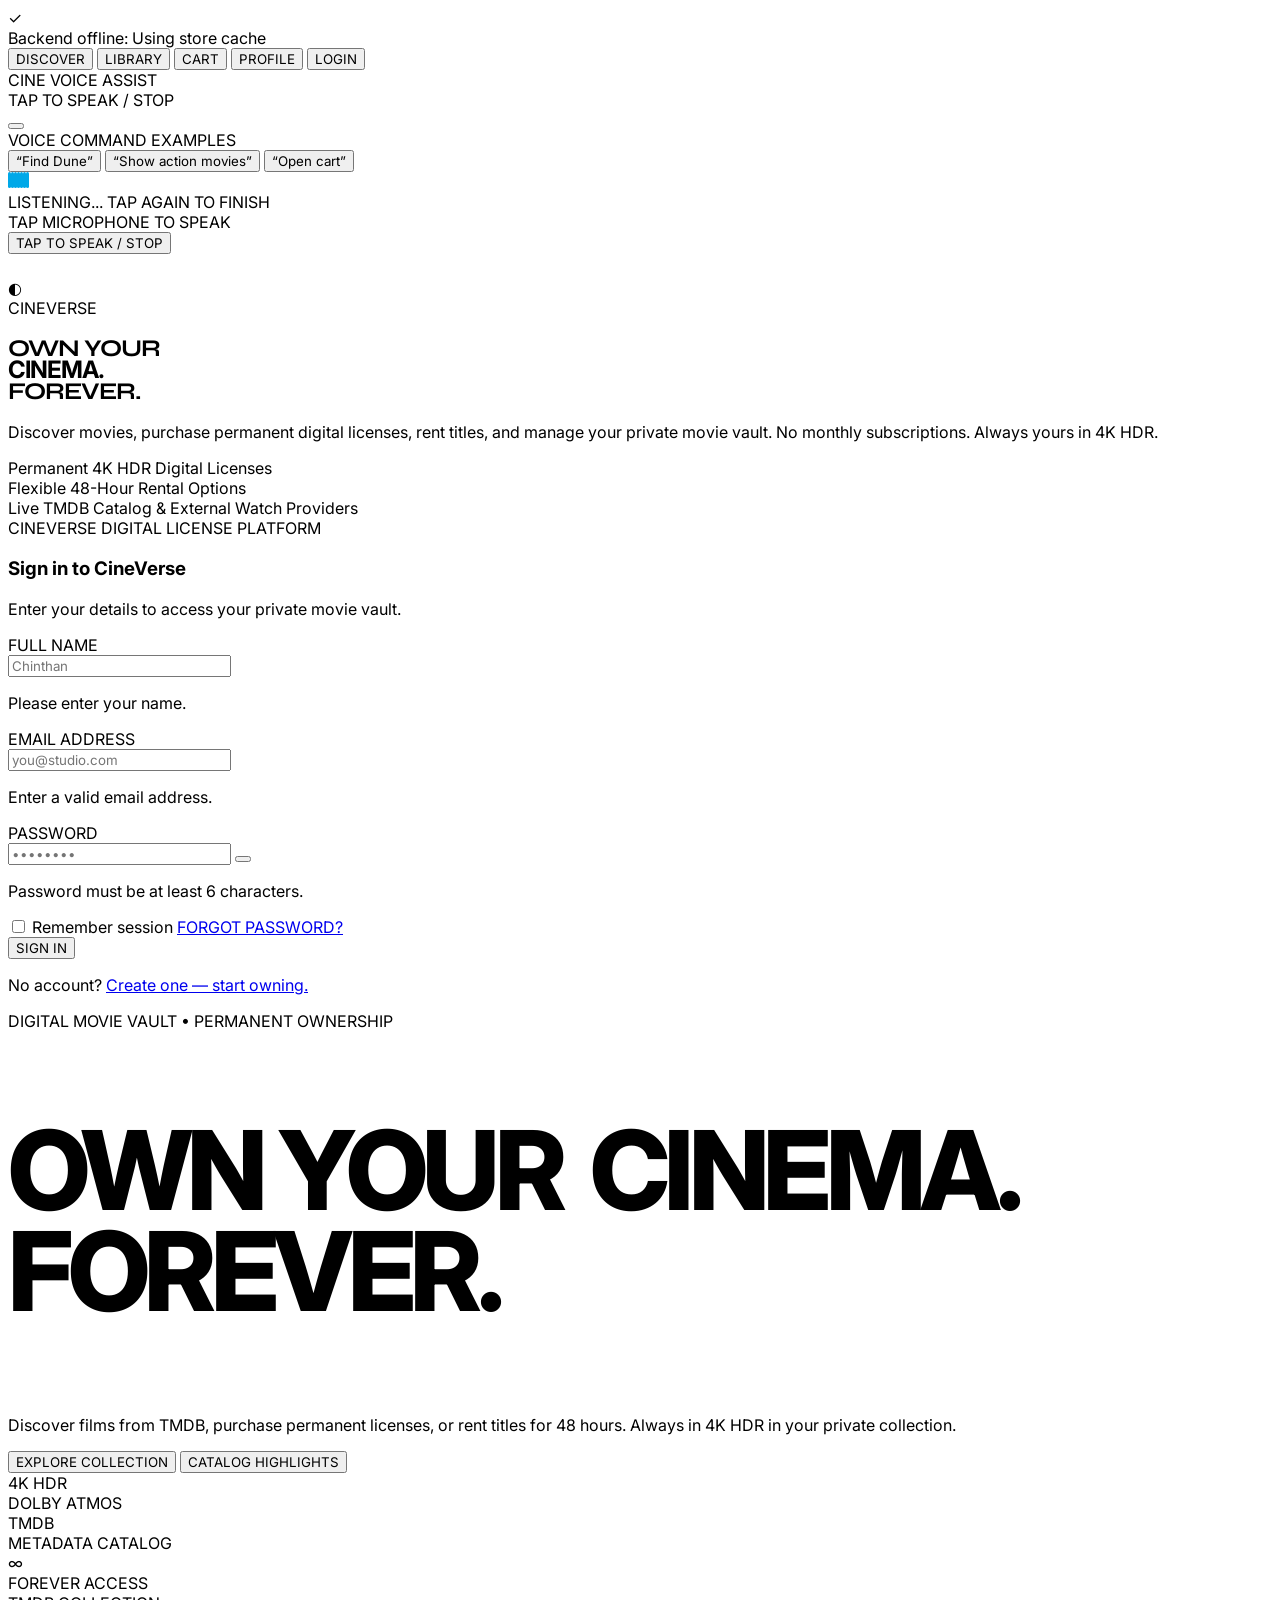
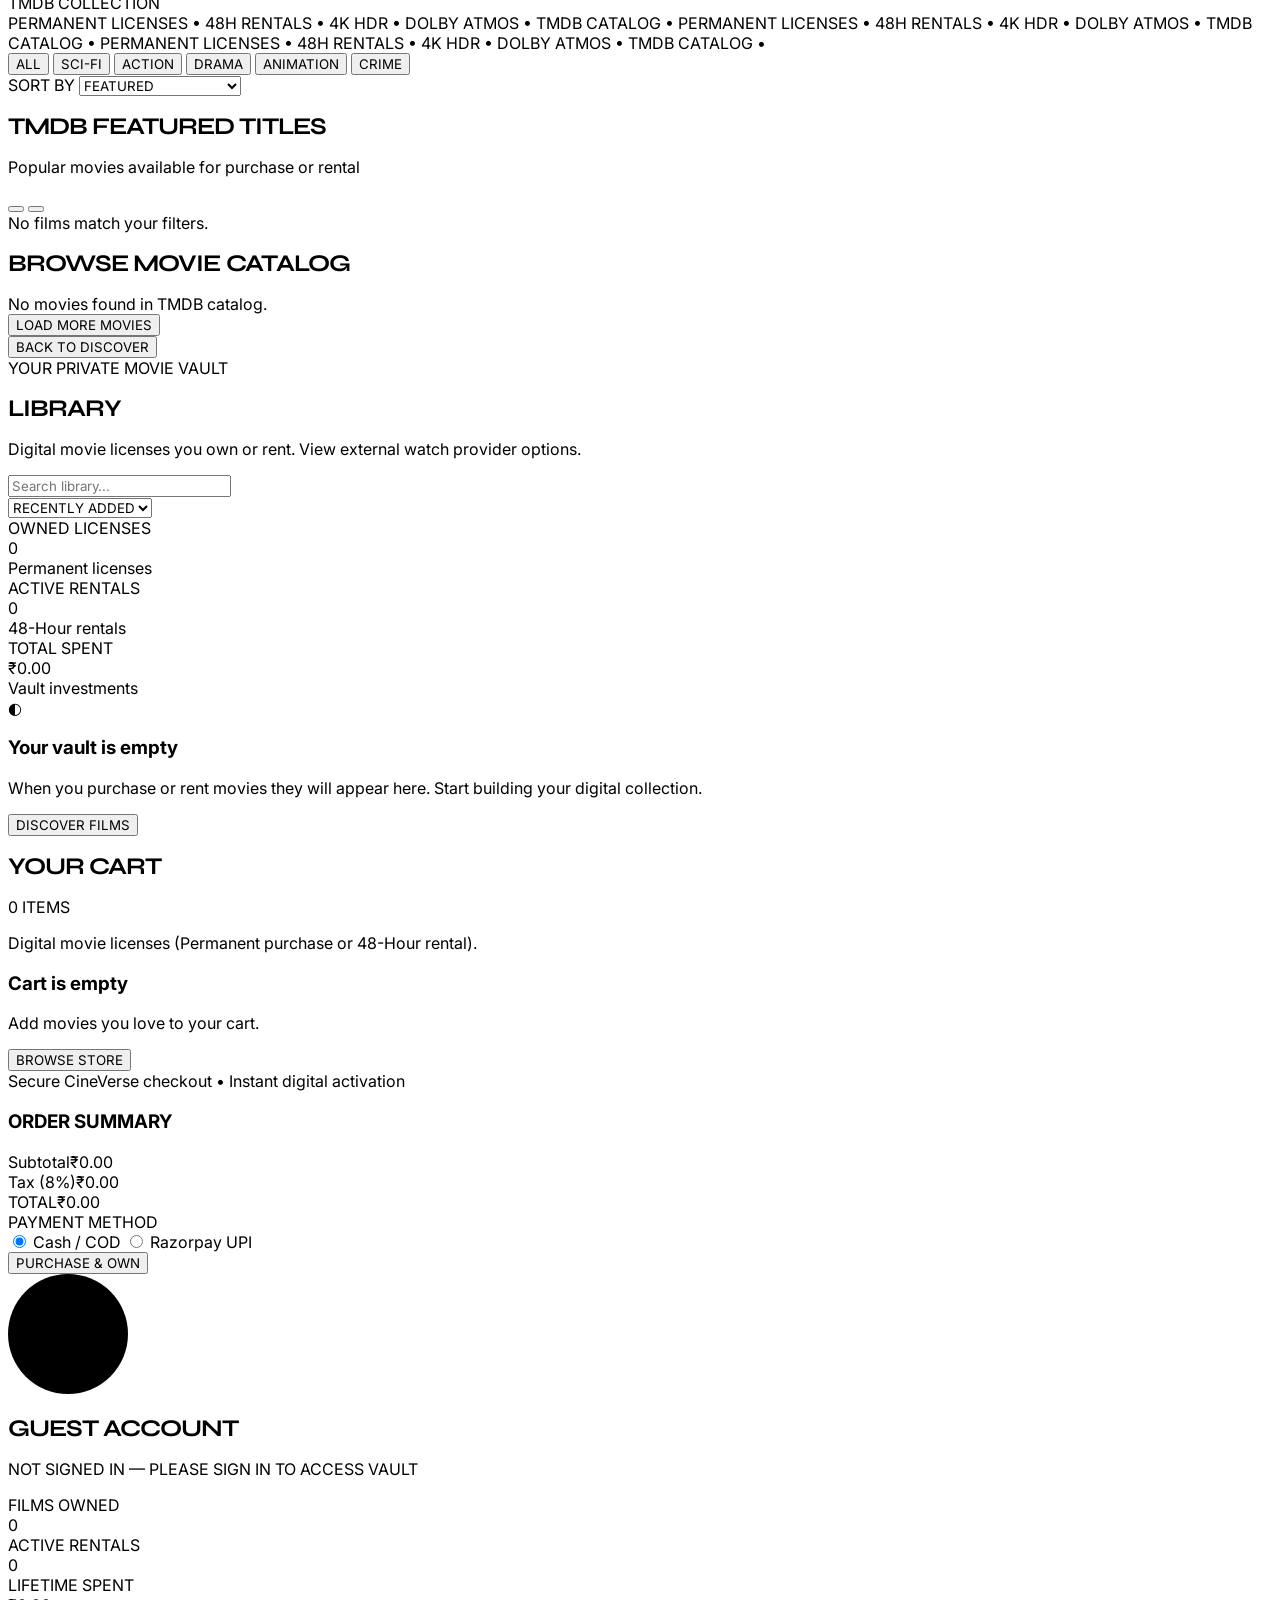
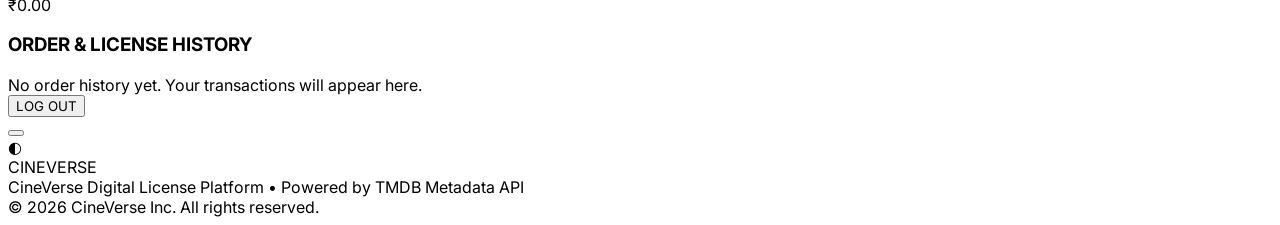
==== commit d31f1701: "Complete CineVerse IMDb integration and catalog fixes" ====
--- a/Frontend/index.html
+++ b/Frontend/index.html
@@ -7,13 +7,21 @@
 <script src="https://cdn.tailwindcss.com"></script>
 <link href="https://fonts.googleapis.com/css2?family=Instrument+Sans:wght@400;500;600;700&family=Space+Grotesk:wght@500;600;700&family=Syne:wght@700;800&family=Inter:wght@400;500;600;700;800;900&family=JetBrains+Mono:wght@500;700&display=swap" rel="stylesheet">
 <link href="https://cdnjs.cloudflare.com/ajax/libs/remixicon/4.2.0/remixicon.min.css" rel="stylesheet">
-<script type="module" src="js/app.js"></script>
-<link rel="stylesheet" href="css/styles.css">
+<script src="https://checkout.razorpay.com/v1/checkout.js"></script>
+<script type="module" src="./js/app.js"></script>
+<link rel="stylesheet" href="./css/styles.css">
 </head>
 <body class="bg-[#05070D] text-[#FFFFFF] antialiased overflow-x-hidden selection:bg-[#1677FF] selection:text-white">
 
 <!-- CINEVERSE ROOT APP CONTAINER -->
-<div id="app"></div>
+<div id="app">
+  <div class="min-h-screen grid place-items-center bg-[#05070D] text-white">
+    <div class="flex flex-col items-center gap-4">
+      <div class="w-12 h-12 rounded-full bg-[#1677FF] text-white grid place-items-center font-black text-2xl shadow-[0_0_30px_rgba(22,119,255,0.6)] animate-pulse">◐</div>
+      <span class="font-black text-2xl tracking-tighter text-white">CINEVERSE</span>
+    </div>
+  </div>
+</div>
 
 </body>
 </html>
